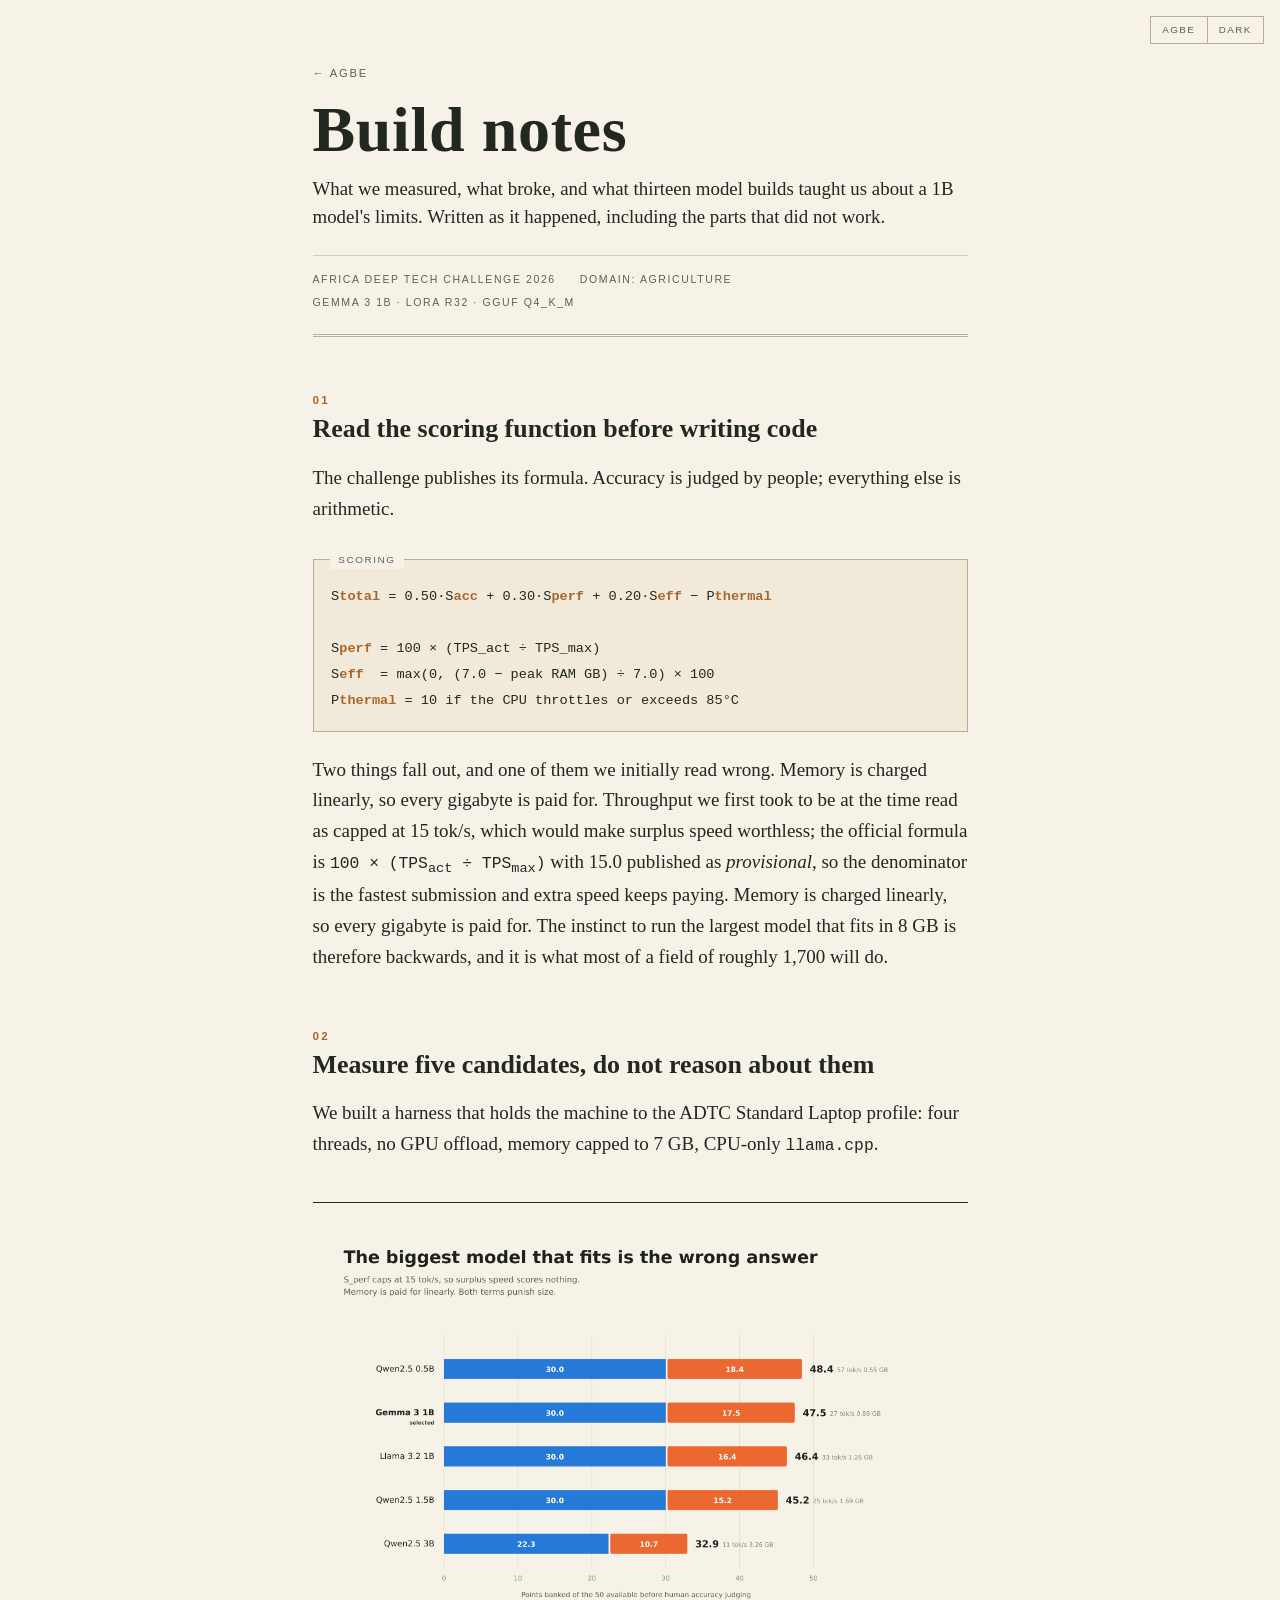
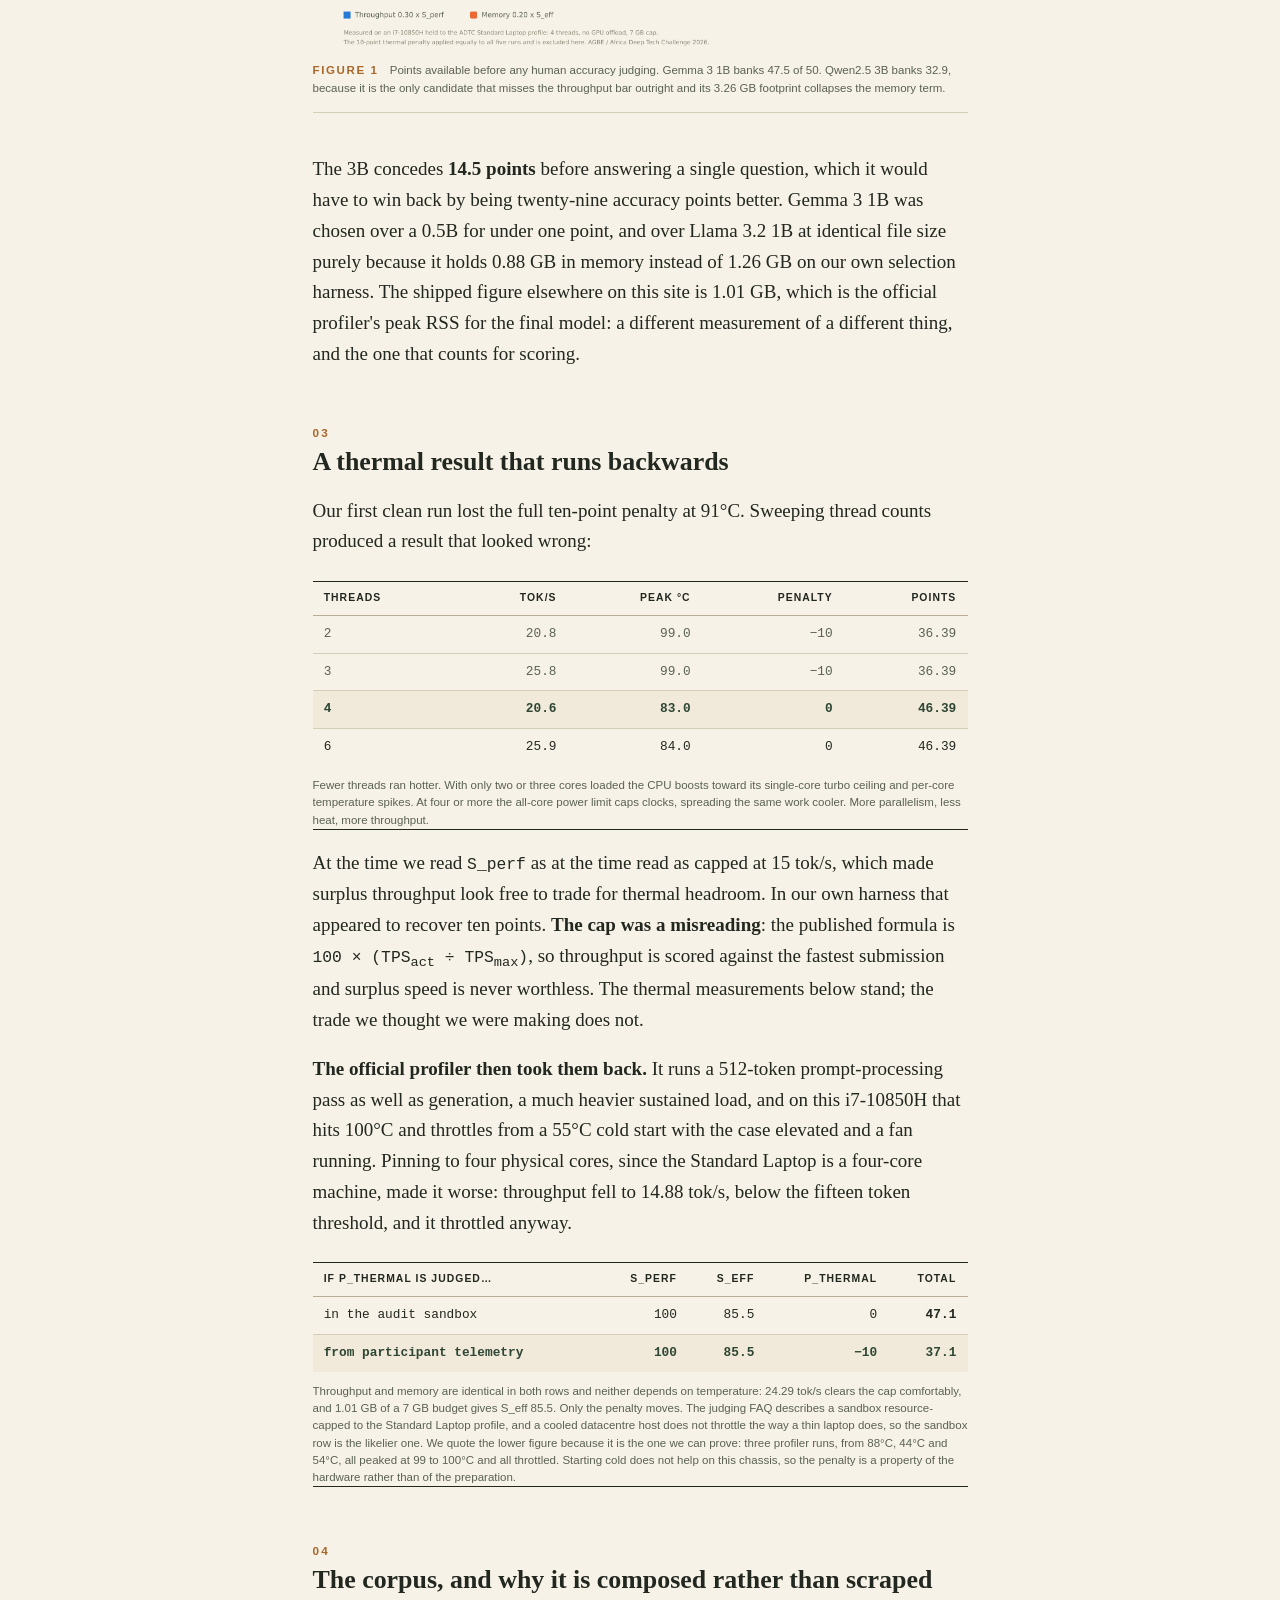
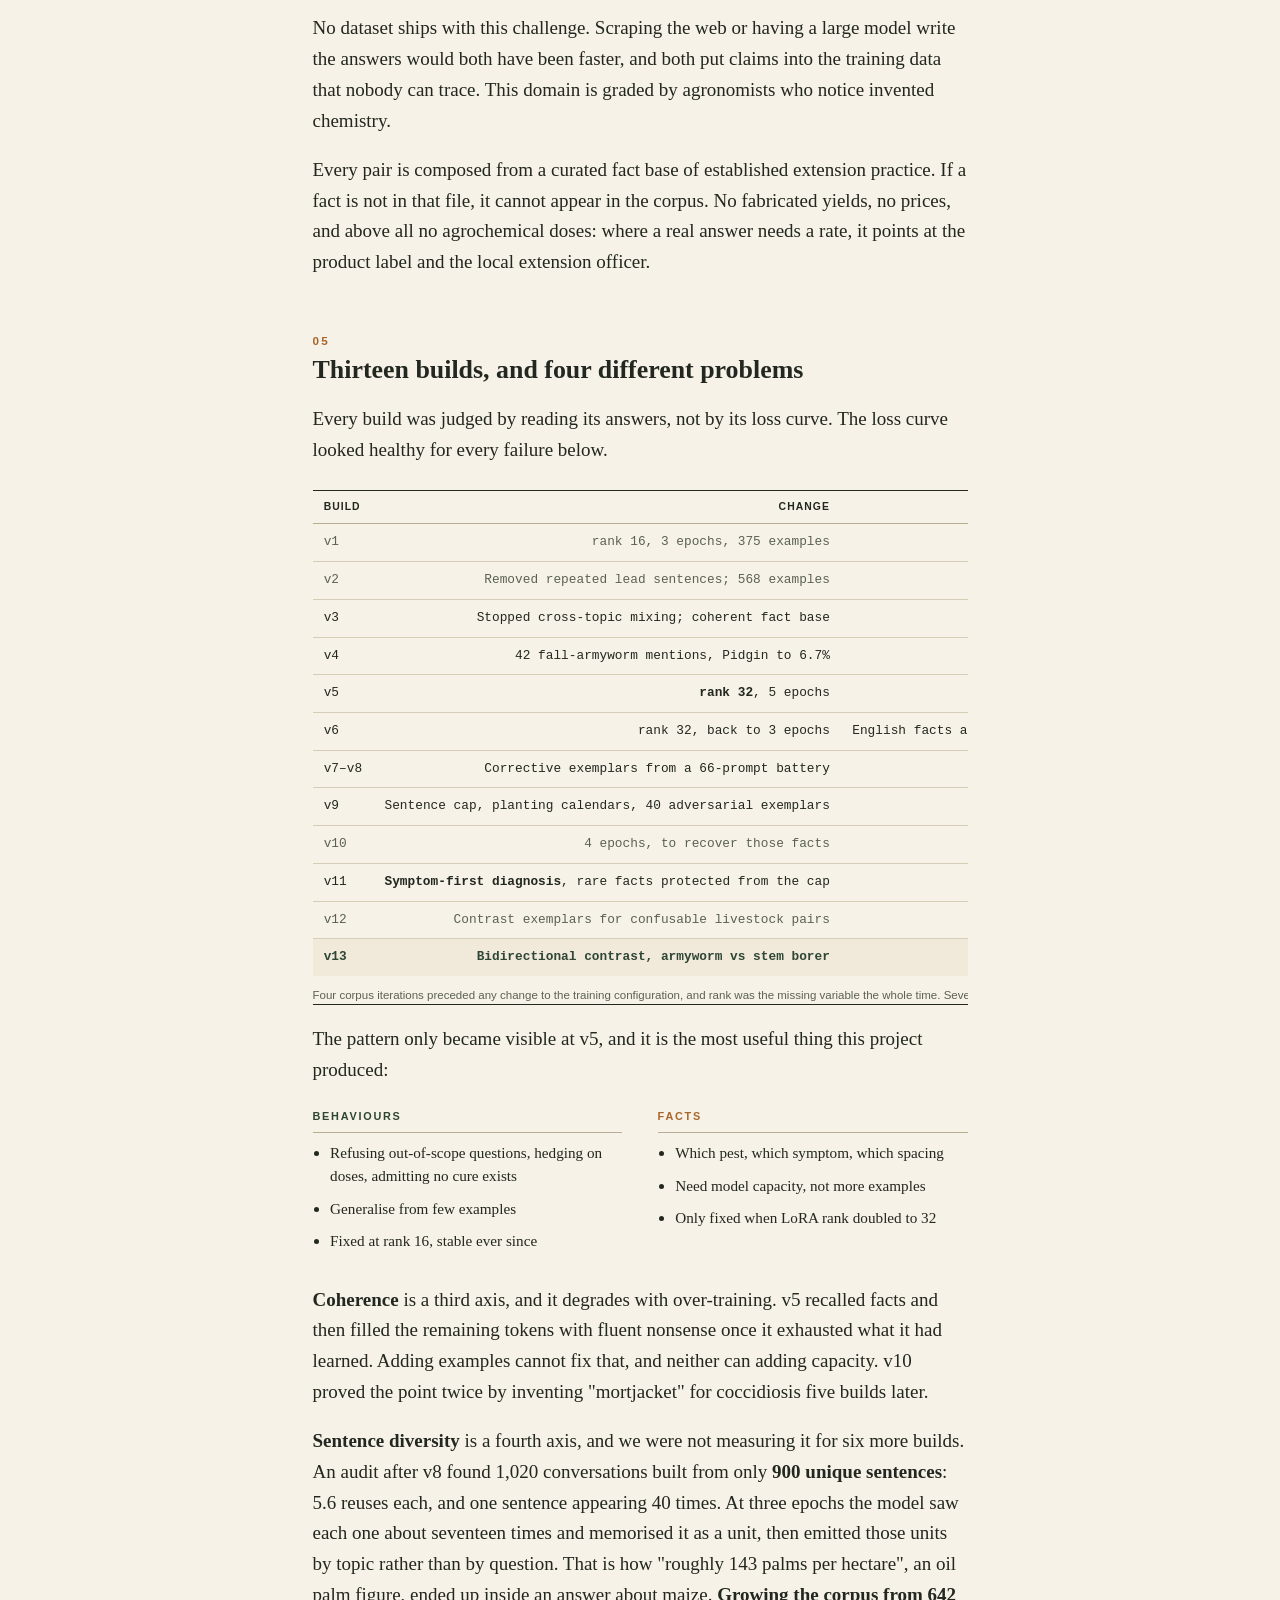
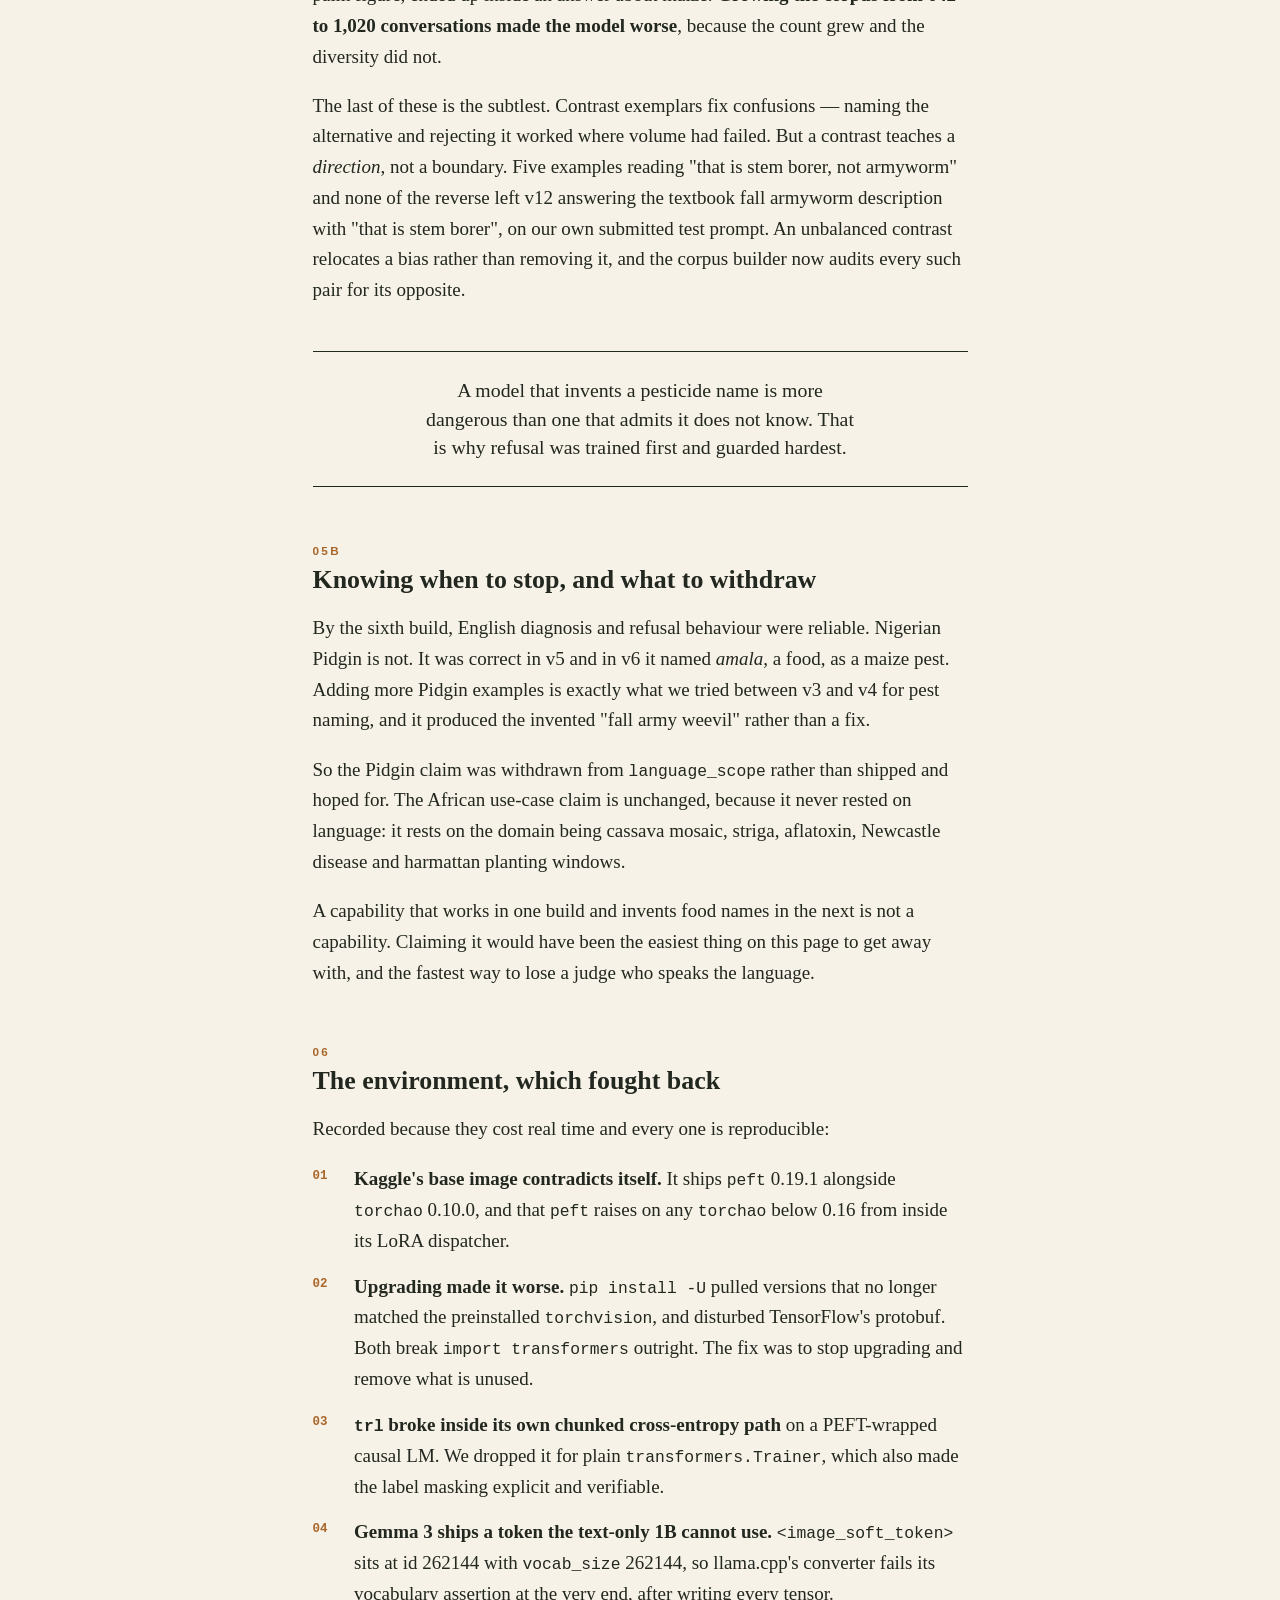
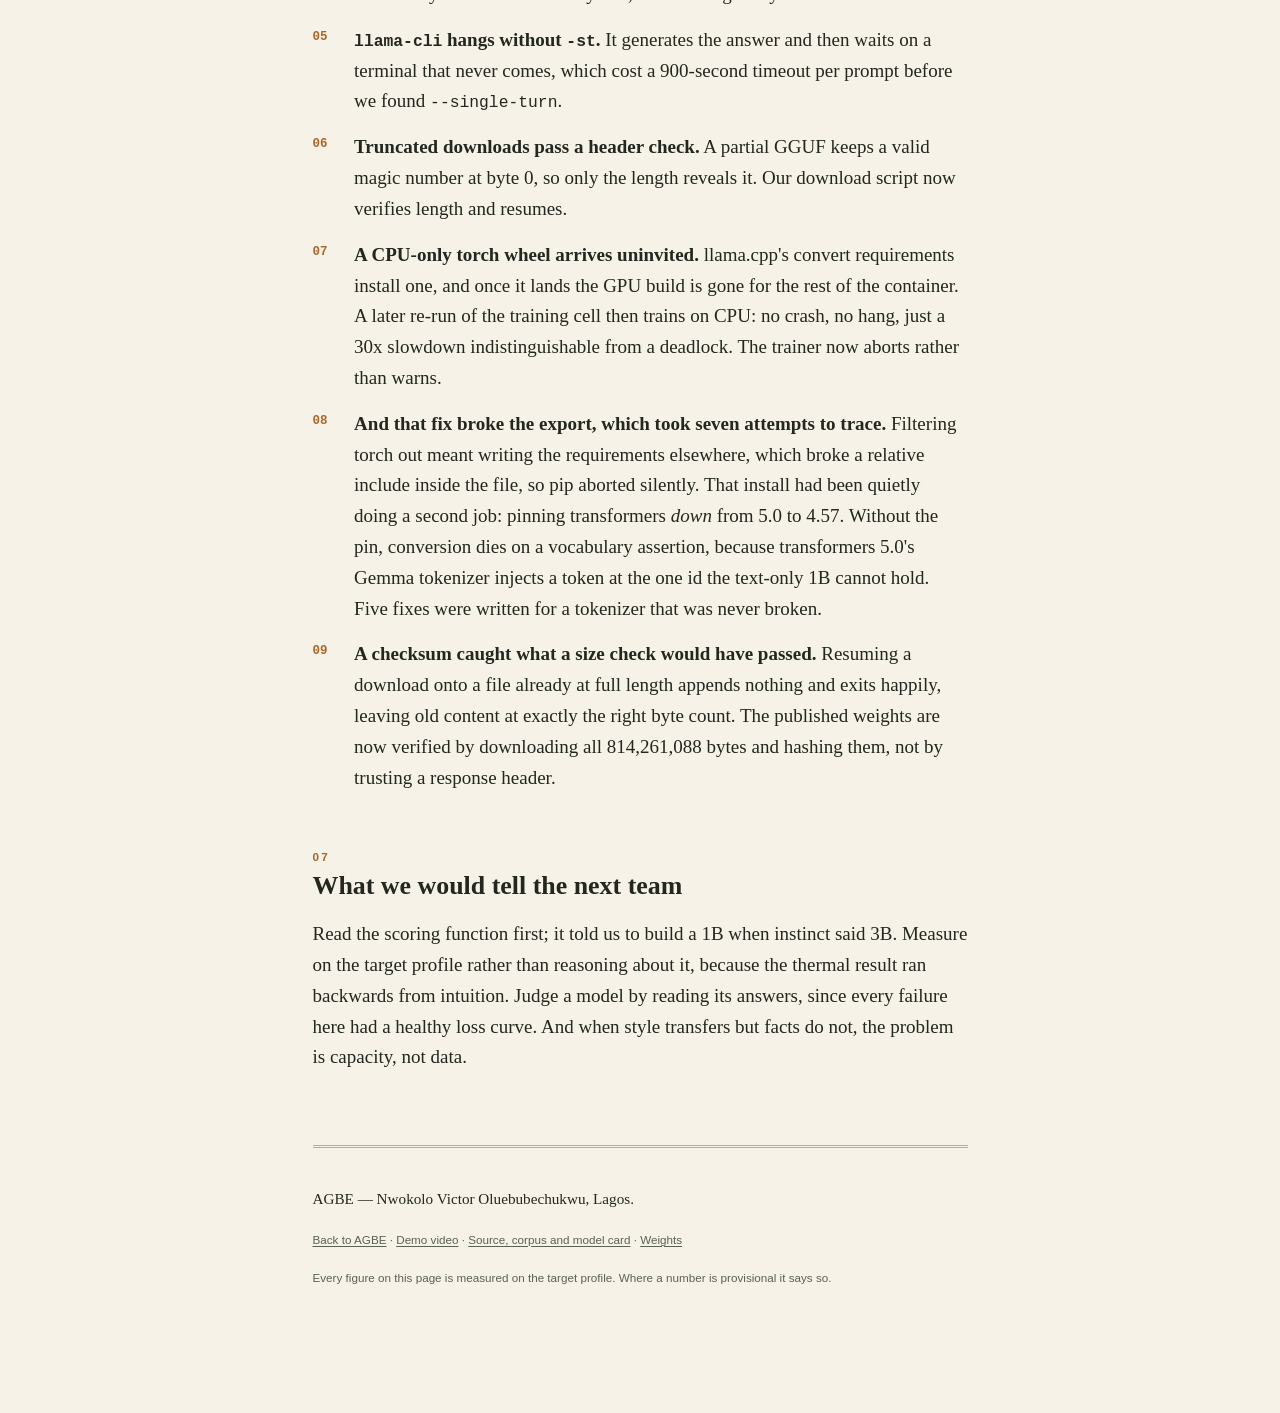
==== notes/index.html @ 3f5b6ff7 "corrected the throughput figure and the scoring caption" ====
<!doctype html>
<html lang="en">
<head>
<meta charset="utf-8">
<meta name="viewport" content="width=device-width, initial-scale=1">
<title>AGBE — Build notes</title>
<meta name="description" content="The engineering log behind AGBE: how the scoring formula picked the model, how the training corpus was built, and what thirteen model builds taught us about what a 1B model can and cannot learn.">
<link rel="icon" href="/img/mark.svg" type="image/svg+xml">
<link rel="stylesheet" href="/css/style.css">
</head>
<body>

<nav class="topnav">
  <a class="topnav-link" href="/">AGBE</a>
  <button class="theme-toggle" type="button" aria-label="Switch theme">Dark</button>
</nav>

<div class="wrap">

  <header class="notes-head">
    <a class="back" href="/">← AGBE</a>
    <h1 class="notes-title">Build notes</h1>
    <p class="notes-sub">What we measured, what broke, and what thirteen model builds taught us about a 1B model's limits. Written as it happened, including the parts that did not work.</p>
    <div class="hero-meta notes-meta">
      <span>Africa Deep Tech Challenge 2026</span>
      <span>Domain: Agriculture</span>
      <span>Gemma 3 1B · LoRA r32 · GGUF Q4_K_M</span>
    </div>
  </header>

  <h2>01</h2>
  <p class="h2sub">Read the scoring function before writing code</p>
  <p>The challenge publishes its formula. Accuracy is judged by people; everything else is arithmetic.</p>
  <div class="figbox">
    <span class="legend">Scoring</span>
    <pre class="formula">
S<span class="hi">total</span> = 0.50·S<span class="hi">acc</span> + 0.30·S<span class="hi">perf</span> + 0.20·S<span class="hi">eff</span> − P<span class="hi">thermal</span>

S<span class="hi">perf</span> = 100 × (TPS_act ÷ TPS_max)
S<span class="hi">eff</span>  = max(0, (7.0 − peak RAM GB) ÷ 7.0) × 100
P<span class="hi">thermal</span> = 10 if the CPU throttles or exceeds 85°C</pre>
  </div>
  <p>Two things fall out, and one of them we initially read wrong. Memory is charged linearly, so every gigabyte is paid for. Throughput we first took to be at the time read as capped at 15 tok/s, which would make surplus speed worthless; the official formula is <code>100 &times; (TPS<sub>act</sub> &divide; TPS<sub>max</sub>)</code> with 15.0 published as <em>provisional</em>, so the denominator is the fastest submission and extra speed keeps paying. Memory is charged linearly, so every gigabyte is paid for. The instinct to run the largest model that fits in 8 GB is therefore backwards, and it is what most of a field of roughly 1,700 will do.</p>

  <h2>02</h2>
  <p class="h2sub">Measure five candidates, do not reason about them</p>
  <p>We built a harness that holds the machine to the ADTC Standard Laptop profile: four threads, no GPU offload, memory capped to 7 GB, CPU-only <code>llama.cpp</code>.</p>
  <figure class="plate chart">
    <img src="/img/score-curve.png" loading="lazy" alt="Stacked bar chart of five models by engineering points.">
    <figcaption><span class="pn">Figure 1</span> Points available before any human accuracy judging. Gemma 3 1B banks 47.5 of 50. Qwen2.5 3B banks 32.9, because it is the only candidate that misses the throughput bar outright and its 3.26 GB footprint collapses the memory term.</figcaption>
  </figure>
  <p>The 3B concedes <strong>14.5 points</strong> before answering a single question, which it would have to win back by being twenty-nine accuracy points better. Gemma 3 1B was chosen over a 0.5B for under one point, and over Llama 3.2 1B at identical file size purely because it holds 0.88 GB in memory instead of 1.26 GB on our own selection harness. The shipped figure elsewhere on this site is 1.01 GB, which is the official profiler's peak RSS for the final model: a different measurement of a different thing, and the one that counts for scoring.</p>

  <h2>03</h2>
  <p class="h2sub">A thermal result that runs backwards</p>
  <p>Our first clean run lost the full ten-point penalty at 91°C. Sweeping thread counts produced a result that looked wrong:</p>
  <div class="tablewrap">
    <table>
      <thead><tr><th>Threads</th><th>tok/s</th><th>Peak °C</th><th>Penalty</th><th>Points</th></tr></thead>
      <tbody>
        <tr class="fail"><td>2</td><td>20.8</td><td>99.0</td><td>−10</td><td>36.39</td></tr>
        <tr class="fail"><td>3</td><td>25.8</td><td>99.0</td><td>−10</td><td>36.39</td></tr>
        <tr class="pick"><td>4</td><td>20.6</td><td>83.0</td><td>0</td><td>46.39</td></tr>
        <tr><td>6</td><td>25.9</td><td>84.0</td><td>0</td><td>46.39</td></tr>
      </tbody>
      <caption>Fewer threads ran hotter. With only two or three cores loaded the CPU boosts toward its single-core turbo ceiling and per-core temperature spikes. At four or more the all-core power limit caps clocks, spreading the same work cooler. More parallelism, less heat, more throughput.</caption>
    </table>
  </div>
  <p>At the time we read <code>S_perf</code> as at the time read as capped at 15 tok/s, which made surplus
  throughput look free to trade for thermal headroom. In our own harness that appeared
  to recover ten points. <strong>The cap was a misreading</strong>: the published formula is
  <code>100 &times; (TPS<sub>act</sub> &divide; TPS<sub>max</sub>)</code>, so throughput is scored against the
  fastest submission and surplus speed is never worthless. The thermal measurements below
  stand; the trade we thought we were making does not.</p>
  <p><strong>The official profiler then took them back.</strong> It runs a 512-token prompt-processing pass as well as generation, a much heavier sustained load, and on this i7-10850H that hits 100&deg;C and throttles from a 55&deg;C cold start with the case elevated and a fan running. Pinning to four physical cores, since the Standard Laptop is a four-core machine, made it worse: throughput fell to 14.88 tok/s, below the fifteen token threshold, and it throttled anyway.</p>

  <div class="tablewrap">
    <table>
      <thead><tr><th>If P_thermal is judged&hellip;</th><th>S_perf</th><th>S_eff</th><th>P_thermal</th><th>Total</th></tr></thead>
      <tbody>
        <tr><td>in the audit sandbox</td><td>100</td><td>85.5</td><td>0</td><td><strong>47.1</strong></td></tr>
        <tr class="pick"><td>from participant telemetry</td><td>100</td><td>85.5</td><td>&minus;10</td><td><strong>37.1</strong></td></tr>
      </tbody>
      <caption>Throughput and memory are identical in both rows and neither depends on temperature: 24.29 tok/s clears the cap comfortably, and 1.01&nbsp;GB of a 7&nbsp;GB budget gives S_eff 85.5. Only the penalty moves. The judging FAQ describes a sandbox resource-capped to the Standard Laptop profile, and a cooled datacentre host does not throttle the way a thin laptop does, so the sandbox row is the likelier one. We quote the lower figure because it is the one we can prove: three profiler runs, from 88&deg;C, 44&deg;C and 54&deg;C, all peaked at 99 to 100&deg;C and all throttled. Starting cold does not help on this chassis, so the penalty is a property of the hardware rather than of the preparation.</caption>
    </table>
  </div>

  <h2>04</h2>
  <p class="h2sub">The corpus, and why it is composed rather than scraped</p>
  <p>No dataset ships with this challenge. Scraping the web or having a large model write the answers would both have been faster, and both put claims into the training data that nobody can trace. This domain is graded by agronomists who notice invented chemistry.</p>
  <p>Every pair is composed from a curated fact base of established extension practice. If a fact is not in that file, it cannot appear in the corpus. No fabricated yields, no prices, and above all no agrochemical doses: where a real answer needs a rate, it points at the product label and the local extension officer.</p>

  <h2>05</h2>
  <p class="h2sub">Thirteen builds, and four different problems</p>
  <p>Every build was judged by reading its answers, not by its loss curve. The loss curve looked healthy for every failure below.</p>

  <div class="tablewrap">
    <table>
      <thead><tr><th>Build</th><th>Change</th><th>Result</th></tr></thead>
      <tbody>
        <tr class="fail"><td>v1</td><td>rank 16, 3 epochs, 375 examples</td><td>Learned our answer scaffolding, not the agronomy. Told a parent to take a feverish child to an extension officer.</td></tr>
        <tr class="fail"><td>v2</td><td>Removed repeated lead sentences; 568 examples</td><td>Stapled unrelated facts together, because the generator padded answers with other topics' facts.</td></tr>
        <tr><td>v3</td><td>Stopped cross-topic mixing; coherent fact base</td><td>Refusal and timing correct. Pest wrong ("pod borers"); Pidgin answered in English.</td></tr>
        <tr><td>v4</td><td>42 fall-armyworm mentions, Pidgin to 6.7%</td><td>Invented "fall army weevil". More examples did not fix a confusion.</td></tr>
        <tr><td>v5</td><td><strong>rank 32</strong>, 5 epochs</td><td>Facts finally correct in English and Pidgin. But coherence broke: word salad, and it invented a pesticide called "dorabacite".</td></tr>
        <tr><td>v6</td><td>rank 32, back to 3 epochs</td><td>English facts and refusal both correct and stable. Tail degeneration persists, and Pidgin named a food ("amala") as a pest. Pidgin claim withdrawn here.</td></tr>
        <tr><td>v7&ndash;v8</td><td>Corrective exemplars from a 66-prompt battery</td><td>Closed a jailbreak that had produced a paediatric paracetamol dose. Then answered "when should I plant maize" with <strong>oil palm spacing</strong>.</td></tr>
        <tr><td>v9</td><td>Sentence cap, planting calendars, 40 adversarial exemplars</td><td>Safest build made, 94% of 62 attacks withstood. But it <em>lost facts</em>: blossom end rot became "bacterial wilt".</td></tr>
        <tr class="fail"><td>v10</td><td>4 epochs, to recover those facts</td><td>Recovered some, and began inventing vocabulary: "mortjacket" for coccidiosis. The v5 failure again. Reverted.</td></tr>
        <tr><td>v11</td><td><strong>Symptom-first diagnosis</strong>, rare facts protected from the cap</td><td>Diagnosis 7/12 &rarr; 10/12. The corpus had only ever asked about <em>named</em> diseases, never about symptoms.</td></tr>
        <tr class="fail"><td>v12</td><td>Contrast exemplars for confusable livestock pairs</td><td>Gained one livestock prompt, gave back safety leaks. Rejected.</td></tr>
        <tr class="pick"><td><strong>v13</strong></td><td><strong>Bidirectional</strong> contrast, armyworm vs stem borer</td><td><strong>Shipped.</strong> 49/66, zero safety leaks, and it names fall armyworm on our own submitted prompt where v11 and v12 both said stem borer.</td></tr>
      </tbody>
      <caption>Four corpus iterations preceded any change to the training configuration, and rank was the missing variable the whole time. Seven builds later the same shape recurred: we were counting conversations when what the model actually sees is sentences.</caption>
    </table>
  </div>

  <p>The pattern only became visible at v5, and it is the most useful thing this project produced:</p>

  <div class="cols">
    <div>
      <h3>Behaviours</h3>
      <ul>
        <li>Refusing out-of-scope questions, hedging on doses, admitting no cure exists</li>
        <li>Generalise from few examples</li>
        <li>Fixed at rank 16, stable ever since</li>
      </ul>
    </div>
    <div>
      <h3>Facts</h3>
      <ul>
        <li>Which pest, which symptom, which spacing</li>
        <li>Need model capacity, not more examples</li>
        <li>Only fixed when LoRA rank doubled to 32</li>
      </ul>
    </div>
  </div>
  <p><strong>Coherence</strong> is a third axis, and it degrades with over-training. v5 recalled facts and then filled the remaining tokens with fluent nonsense once it exhausted what it had learned. Adding examples cannot fix that, and neither can adding capacity. v10 proved the point twice by inventing "mortjacket" for coccidiosis five builds later.</p>

  <p><strong>Sentence diversity</strong> is a fourth axis, and we were not measuring it for six more builds. An audit after v8 found 1,020 conversations built from only <strong>900 unique sentences</strong>: 5.6 reuses each, and one sentence appearing 40 times. At three epochs the model saw each one about seventeen times and memorised it as a unit, then emitted those units by topic rather than by question. That is how "roughly 143 palms per hectare", an oil palm figure, ended up inside an answer about maize. <strong>Growing the corpus from 642 to 1,020 conversations made the model worse</strong>, because the count grew and the diversity did not.</p>

  <p>The last of these is the subtlest. Contrast exemplars fix confusions &mdash; naming the alternative and rejecting it worked where volume had failed. But a contrast teaches a <em>direction</em>, not a boundary. Five examples reading "that is stem borer, not armyworm" and none of the reverse left v12 answering the textbook fall armyworm description with "that is stem borer", on our own submitted test prompt. An unbalanced contrast relocates a bias rather than removing it, and the corpus builder now audits every such pair for its opposite.</p>

  <blockquote class="pull">
    A model that invents a pesticide name is more dangerous than one that admits it does not know. That is why refusal was trained first and guarded hardest.
  </blockquote>

  <h2>05b</h2>
  <p class="h2sub">Knowing when to stop, and what to withdraw</p>
  <p>By the sixth build, English diagnosis and refusal behaviour were reliable. Nigerian Pidgin is not. It was correct in v5 and in v6 it named <em>amala</em>, a food, as a maize pest. Adding more Pidgin examples is exactly what we tried between v3 and v4 for pest naming, and it produced the invented "fall army weevil" rather than a fix.</p>
  <p>So the Pidgin claim was withdrawn from <code>language_scope</code> rather than shipped and hoped for. The African use-case claim is unchanged, because it never rested on language: it rests on the domain being cassava mosaic, striga, aflatoxin, Newcastle disease and harmattan planting windows.</p>
  <p>A capability that works in one build and invents food names in the next is not a capability. Claiming it would have been the easiest thing on this page to get away with, and the fastest way to lose a judge who speaks the language.</p>

  <h2>06</h2>
  <p class="h2sub">The environment, which fought back</p>
  <p>Recorded because they cost real time and every one is reproducible:</p>
  <ol class="steps">
    <li><strong>Kaggle's base image contradicts itself.</strong> It ships <code>peft</code> 0.19.1 alongside <code>torchao</code> 0.10.0, and that <code>peft</code> raises on any <code>torchao</code> below 0.16 from inside its LoRA dispatcher.</li>
    <li><strong>Upgrading made it worse.</strong> <code>pip install -U</code> pulled versions that no longer matched the preinstalled <code>torchvision</code>, and disturbed TensorFlow's protobuf. Both break <code>import transformers</code> outright. The fix was to stop upgrading and remove what is unused.</li>
    <li><strong><code>trl</code> broke inside its own chunked cross-entropy path</strong> on a PEFT-wrapped causal LM. We dropped it for plain <code>transformers.Trainer</code>, which also made the label masking explicit and verifiable.</li>
    <li><strong>Gemma 3 ships a token the text-only 1B cannot use.</strong> <code>&lt;image_soft_token&gt;</code> sits at id 262144 with <code>vocab_size</code> 262144, so llama.cpp's converter fails its vocabulary assertion at the very end, after writing every tensor.</li>
    <li><strong><code>llama-cli</code> hangs without <code>-st</code>.</strong> It generates the answer and then waits on a terminal that never comes, which cost a 900-second timeout per prompt before we found <code>--single-turn</code>.</li>
    <li><strong>Truncated downloads pass a header check.</strong> A partial GGUF keeps a valid magic number at byte 0, so only the length reveals it. Our download script now verifies length and resumes.</li>
    <li><strong>A CPU-only torch wheel arrives uninvited.</strong> llama.cpp's convert requirements install one, and once it lands the GPU build is gone for the rest of the container. A later re-run of the training cell then trains on CPU: no crash, no hang, just a 30x slowdown indistinguishable from a deadlock. The trainer now aborts rather than warns.</li>
    <li><strong>And that fix broke the export, which took seven attempts to trace.</strong> Filtering torch out meant writing the requirements elsewhere, which broke a relative include inside the file, so pip aborted silently. That install had been quietly doing a second job: pinning transformers <em>down</em> from 5.0 to 4.57. Without the pin, conversion dies on a vocabulary assertion, because transformers 5.0's Gemma tokenizer injects a token at the one id the text-only 1B cannot hold. Five fixes were written for a tokenizer that was never broken.</li>
    <li><strong>A checksum caught what a size check would have passed.</strong> Resuming a download onto a file already at full length appends nothing and exits happily, leaving old content at exactly the right byte count. The published weights are now verified by downloading all 814,261,088 bytes and hashing them, not by trusting a response header.</li>
  </ol>

  <h2>07</h2>
  <p class="h2sub">What we would tell the next team</p>
  <p>Read the scoring function first; it told us to build a 1B when instinct said 3B. Measure on the target profile rather than reasoning about it, because the thermal result ran backwards from intuition. Judge a model by reading its answers, since every failure here had a healthy loss curve. And when style transfers but facts do not, the problem is capacity, not data.</p>

  <footer>
    <p class="sig">AGBE — Nwokolo Victor Oluebubechukwu, Lagos.</p>
    <p><a href="/">Back to AGBE</a> ·
       <a href="https://youtu.be/iQCgCXdy6Ww">Demo video</a> &middot; <a href="https://github.com/nevodesigns/agbe">Source, corpus and model card</a> ·
       <a href="https://huggingface.co/NEVODESIGN/agbe-1b">Weights</a></p>
    <p>Every figure on this page is measured on the target profile. Where a number is provisional it says so.</p>
  </footer>

</div>

<script src="/js/main.js" defer></script>
</body>
</html>
---- css/style.css ----
/* AGBE — extension-bulletin styling.
   Deliberately avoids the left-border accent bar on quotes and code blocks.
   Emphasis here comes from rules, boxes and legends, the way a printed
   bulletin does it, not from a coloured stripe down the side. */

:root{
  --paper:#F7F2E7; --paper-2:#F1EADA;
  --ink:#22271F; --ink-soft:#5A6154;
  --green:#2E4633; --ochre:#A9662A;
  --rule:#D6CDB6; --rule-strong:#B9AE93;
  --serif:"Iowan Old Style","Palatino Linotype",Palatino,"Book Antiqua",Georgia,serif;
  --sans:ui-sans-serif,-apple-system,"Segoe UI",Roboto,Helvetica,Arial,sans-serif;
  --mono:ui-monospace,SFMono-Regular,"SF Mono",Menlo,Consolas,monospace;
}
@media (prefers-color-scheme: dark){
  :root:not([data-theme="light"]){
    --paper:#151814; --paper-2:#1B1F1A; --ink:#E9E4D5; --ink-soft:#9AA292;
    --green:#93BA9C; --ochre:#D8A05C; --rule:#2F362C; --rule-strong:#454E41;
  }
}
:root[data-theme="dark"]{
  --paper:#151814; --paper-2:#1B1F1A; --ink:#E9E4D5; --ink-soft:#9AA292;
  --green:#93BA9C; --ochre:#D8A05C; --rule:#2F362C; --rule-strong:#454E41;
}

*{box-sizing:border-box}
html{-webkit-text-size-adjust:100%}
body{
  margin:0; background:var(--paper); color:var(--ink);
  font-family:var(--serif); font-size:19px; line-height:1.62;
}
img{max-width:100%;display:block}
.wrap{max-width:74ch;margin:0 auto;padding:0 1.5rem}

/* ---------- theme toggle ---------- */
.theme-toggle{
  position:fixed; top:1rem; right:1rem; z-index:20;
  font-family:var(--sans); font-size:.62rem; letter-spacing:.14em; text-transform:uppercase;
  background:var(--paper); color:var(--ink-soft);
  border:1px solid var(--rule-strong); border-radius:0;
  padding:.5rem .7rem; cursor:pointer; line-height:1;
}
.theme-toggle:hover{color:var(--ink);border-color:var(--ink)}
.theme-toggle:focus-visible{outline:2px solid var(--ochre);outline-offset:2px}

/* ---------- hero ---------- */
.hero{
  position:relative; min-height:min(78vh,660px);
  display:flex; align-items:flex-end; background:#11150F; overflow:hidden;
}
.hero img.bg{
  position:absolute; inset:0; width:100%; height:100%;
  object-fit:cover; opacity:.62; filter:saturate(.82) contrast(1.03);
}
.hero::after{
  content:""; position:absolute; inset:0;
  background:linear-gradient(180deg, rgba(10,14,9,.62) 0%, rgba(10,14,9,.30) 38%, rgba(10,14,9,.88) 100%);
}
.hero-inner{position:relative;z-index:2;width:100%;max-width:74ch;margin:0 auto;padding:0 1.5rem 2.6rem}
.hero .mark{width:62px;height:62px;color:#E4C77A;margin-bottom:.9rem}
h1{
  font-size:clamp(3.4rem,13vw,6rem); line-height:.84; margin:0;
  letter-spacing:.02em; font-weight:600; color:#F6F1E3;
}
.tagline{
  font-family:var(--sans); font-size:.74rem; letter-spacing:.24em;
  text-transform:uppercase; color:#D8CDA9; margin:.85rem 0 0;
}
.hero-meta{
  display:flex;flex-wrap:wrap;gap:.4rem 1.5rem;margin:1.5rem 0 0;padding-top:.9rem;
  border-top:1px solid rgba(232,222,190,.32);
  font-family:var(--sans);font-size:.66rem;letter-spacing:.15em;text-transform:uppercase;
  color:#CFC4A2;
}

/* ---------- type ---------- */
.lede{font-size:1.3rem;line-height:1.5;margin:2.8rem 0 0}
.lede b{font-weight:600}
p{margin:1.15rem 0}
h2{
  font-family:var(--sans);font-size:.73rem;letter-spacing:.2em;text-transform:uppercase;
  color:var(--ochre);margin:3.4rem 0 .2rem;font-weight:600;
}
h2 + .h2sub{font-size:1.62rem;line-height:1.2;margin:.1rem 0 1.1rem;font-weight:600}
.drop::first-letter{
  float:left;font-size:3.4rem;line-height:.82;padding:.14em .1em 0 0;
  color:var(--green);font-weight:600;
}
a{color:var(--green);text-decoration-thickness:1px;text-underline-offset:2px}
code{font-family:var(--mono);font-size:.86em}

/* ---------- pull quote: rules above and below, no side bar ---------- */
.pull{
  margin:2.8rem 0; padding:1.5rem 1.2rem;
  border-top:1px solid var(--ink); border-bottom:1px solid var(--ink);
  text-align:center; font-size:1.24rem; line-height:1.45; text-wrap:balance;
}

/* ---------- plates ---------- */
figure.plate{margin:2.6rem 0;border-top:1px solid var(--ink);padding-top:.85rem}
figure.plate img{width:100%;height:auto;filter:saturate(.88)}
figure.plate figcaption{
  font-family:var(--sans);font-size:.72rem;line-height:1.55;color:var(--ink-soft);
  padding-top:.6rem;border-bottom:1px solid var(--rule);padding-bottom:.85rem;
}
figure.plate .pn{
  display:inline-block;font-weight:700;letter-spacing:.14em;text-transform:uppercase;
  color:var(--ochre);margin-right:.5rem;
}

/* ---------- table ---------- */
.tablewrap{
  overflow-x:auto;margin:1.5rem 0 .6rem;
  border-top:1px solid var(--ink);border-bottom:1px solid var(--ink);
}
table{border-collapse:collapse;width:100%;font-family:var(--mono);font-size:.8rem}
caption{
  caption-side:bottom;text-align:left;font-family:var(--sans);font-size:.72rem;
  color:var(--ink-soft);padding-top:.7rem;line-height:1.5;
}
th,td{padding:.5rem .7rem;text-align:right;white-space:nowrap}
th:first-child,td:first-child{text-align:left}
thead th{
  border-bottom:1px solid var(--rule-strong);font-weight:600;font-family:var(--sans);
  font-size:.65rem;letter-spacing:.1em;text-transform:uppercase;
}
tbody tr + tr td{border-top:1px solid var(--rule)}
tr.pick td{background:var(--paper-2);font-weight:700;color:var(--green)}
tr.fail td{color:var(--ink-soft)}

/* ---------- spec strip ---------- */
.spec{
  display:grid;grid-template-columns:repeat(auto-fit,minmax(8.5rem,1fr));gap:0;
  border:1px solid var(--rule-strong);margin:1.8rem 0;
}
.spec div{padding:.9rem 1rem;border-right:1px solid var(--rule)}
.spec div:last-child{border-right:0}
.spec dt{
  font-family:var(--sans);font-size:.61rem;letter-spacing:.14em;text-transform:uppercase;
  color:var(--ink-soft);margin:0 0 .2rem;
}
.spec dd{margin:0;font-family:var(--mono);font-size:1.02rem;color:var(--green);font-weight:600}

/* ---------- formula: boxed with a legend, like a printed figure ---------- */
.figbox{
  position:relative; border:1px solid var(--rule-strong); background:var(--paper-2);
  margin:2.2rem 0 1.4rem; padding:1.5rem 1.1rem 1.1rem;
}
.figbox > .legend{
  position:absolute; top:0; left:1rem; transform:translateY(-50%);
  background:var(--paper); padding:0 .55rem;
  font-family:var(--sans); font-size:.62rem; letter-spacing:.16em; text-transform:uppercase;
  color:var(--ink-soft);
}
.formula{
  font-family:var(--mono);font-size:.85rem;line-height:1.9;margin:0;overflow-x:auto;
}
.formula .hi{color:var(--ochre);font-weight:700}

/* ---------- steps ---------- */
ol.steps{counter-reset:s;list-style:none;padding:0;margin:1.2rem 0}
ol.steps li{counter-increment:s;position:relative;padding-left:2.6rem;margin:.95rem 0}
ol.steps li::before{
  content:counter(s,decimal-leading-zero);position:absolute;left:0;top:.15em;
  font-family:var(--mono);font-size:.78rem;color:var(--ochre);font-weight:700;
}

/* ---------- footer ---------- */
footer{
  margin-top:4.5rem;border-top:3px double var(--rule-strong);padding:1.2rem 0 5rem;
  font-family:var(--sans);font-size:.73rem;color:var(--ink-soft);line-height:1.7;
}
footer a{color:var(--ink-soft)}
.sig{font-family:var(--serif);font-size:.95rem;color:var(--ink)}
.credits{font-size:.68rem;margin-top:1.1rem;padding-top:.8rem;border-top:1px solid var(--rule)}

@media (max-width:520px){
  body{font-size:18px}
  .theme-toggle{top:auto;bottom:1rem;right:1rem}
}

/* ---------- landing-page components ---------- */

/* Fact bar: the five numbers a visitor needs before reading anything else. */
.factbar{
  display:grid; grid-template-columns:repeat(auto-fit,minmax(7.5rem,1fr));
  border:1px solid var(--rule-strong); margin:2.2rem 0 1rem;
}
.factbar div{padding:.85rem 1rem;border-right:1px solid var(--rule)}
.factbar div:last-child{border-right:0}
.factbar dt{
  font-family:var(--sans);font-size:.6rem;letter-spacing:.14em;text-transform:uppercase;
  color:var(--ink-soft);margin:0 0 .25rem;
}
.factbar dd{margin:0;font-family:var(--mono);font-size:1rem;color:var(--green);font-weight:600}

/* Copyable terminal block, shares the figbox frame with the formula. */
pre.code{
  font-family:var(--mono);font-size:.82rem;line-height:1.75;margin:0;
  overflow-x:auto;white-space:pre;color:var(--ink);
}
.micro{font-family:var(--sans);font-size:.78rem;color:var(--ink-soft);margin-top:.7rem}

/* Two-column will/will-not. Collapses to one column on narrow screens. */
.cols{display:grid;grid-template-columns:1fr 1fr;gap:0 2.2rem;margin:1.4rem 0}
.cols h3{
  font-family:var(--sans);font-size:.68rem;letter-spacing:.16em;text-transform:uppercase;
  color:var(--ink-soft);margin:0 0 .6rem;padding-bottom:.4rem;
  border-bottom:1px solid var(--rule-strong);
}
.cols ul{margin:0;padding-left:1.1rem}
.cols li{margin:.6rem 0;font-size:.95rem;line-height:1.5}
.cols div:first-child h3{color:var(--green)}
.cols div:last-child h3{color:var(--ochre)}

figure.plate.chart img{filter:none}

@media (max-width:640px){
  .cols{grid-template-columns:1fr;gap:0}
  .cols div:last-child{margin-top:1.6rem}
}

/* ---------- build notes page ---------- */
.notes-head{padding:3.5rem 0 0;border-bottom:3px double var(--rule-strong);margin-bottom:.5rem}
.back{
  font-family:var(--sans);font-size:.7rem;letter-spacing:.16em;text-transform:uppercase;
  color:var(--ink-soft);text-decoration:none;
}
.back:hover{color:var(--ink)}
.notes-title{
  font-size:clamp(2.6rem,9vw,4rem);line-height:.9;margin:.9rem 0 0;
  font-weight:600;color:var(--ink);letter-spacing:.01em;
}
.notes-sub{font-size:1.18rem;line-height:1.5;margin:1rem 0 0;color:var(--ink)}
.notes-meta{color:var(--ink-soft);border-top-color:var(--rule);margin-bottom:1.4rem}

/* Documentation call-to-action on the landing page */
.readmore{
  display:flex;align-items:baseline;justify-content:space-between;gap:1rem;
  border:1px solid var(--rule-strong);background:var(--paper-2);
  padding:1.1rem 1.2rem;margin:2.4rem 0;text-decoration:none;color:var(--ink);
}
.readmore:hover{border-color:var(--ink)}
.readmore .rm-t{font-size:1.12rem;font-weight:600;line-height:1.35;display:block}
.readmore .rm-s{
  font-family:var(--sans);font-size:.76rem;color:var(--ink-soft);
  display:block;margin-top:.3rem;line-height:1.5;
}
.readmore .rm-go{
  font-family:var(--sans);font-size:.68rem;letter-spacing:.16em;text-transform:uppercase;
  color:var(--ochre);white-space:nowrap;font-weight:600;
}

/* ---------- fixed top-right controls ---------- */
/* Documentation link and theme toggle share one group so they read as a pair
   rather than two floating widgets. */
.topnav{
  position:fixed; top:1rem; right:1rem; z-index:20;
  display:flex; align-items:stretch; gap:0;
}
.topnav-link, .topnav .theme-toggle{
  font-family:var(--sans); font-size:.62rem; letter-spacing:.14em;
  text-transform:uppercase; line-height:1;
  background:var(--paper); color:var(--ink-soft);
  border:1px solid var(--rule-strong);
  padding:.5rem .7rem; cursor:pointer; text-decoration:none;
  display:flex; align-items:center;
}
.topnav-link{border-right:0}
.topnav-link:hover, .topnav .theme-toggle:hover{color:var(--ink);border-color:var(--ink)}
.topnav-link:hover + .theme-toggle{border-left-color:var(--ink)}
.topnav-link:focus-visible, .topnav .theme-toggle:focus-visible{
  outline:2px solid var(--ochre); outline-offset:2px;
}
/* the standalone rule from before no longer applies inside .topnav */
.topnav .theme-toggle{position:static;top:auto;right:auto}

@media (max-width:520px){
  .topnav{top:auto;bottom:1rem;right:1rem}
}

/* ---------- FAQ ---------- */
/* Native <details>, so it works with no JavaScript, is keyboard reachable and
   is searchable by the browser's find-in-page. */
.faq{margin:1.6rem 0 0;border-top:1px solid var(--ink)}
.faq-cat{
  font-family:var(--sans);font-size:.68rem;letter-spacing:.16em;text-transform:uppercase;
  color:var(--ochre);margin:2.2rem 0 .2rem;font-weight:700;
}
.faq details{border-bottom:1px solid var(--rule)}
.faq summary{
  cursor:pointer;list-style:none;padding:.95rem 2rem .95rem 0;position:relative;
  font-size:1.06rem;font-weight:600;line-height:1.4;color:var(--ink);
}
.faq summary::-webkit-details-marker{display:none}
.faq summary::after{
  content:"+";position:absolute;right:.2rem;top:.85rem;
  font-family:var(--mono);font-size:1.3rem;color:var(--ochre);line-height:1;
}
.faq details[open] summary::after{content:"\2212"}
.faq summary:hover{color:var(--ochre)}
.faq summary:focus-visible{outline:2px solid var(--ochre);outline-offset:3px}
.faq details p{
  margin:0 0 1.1rem;font-size:.97rem;line-height:1.62;color:var(--ink-soft);
  padding-right:2rem;
}
.faq details p a{color:var(--green)}
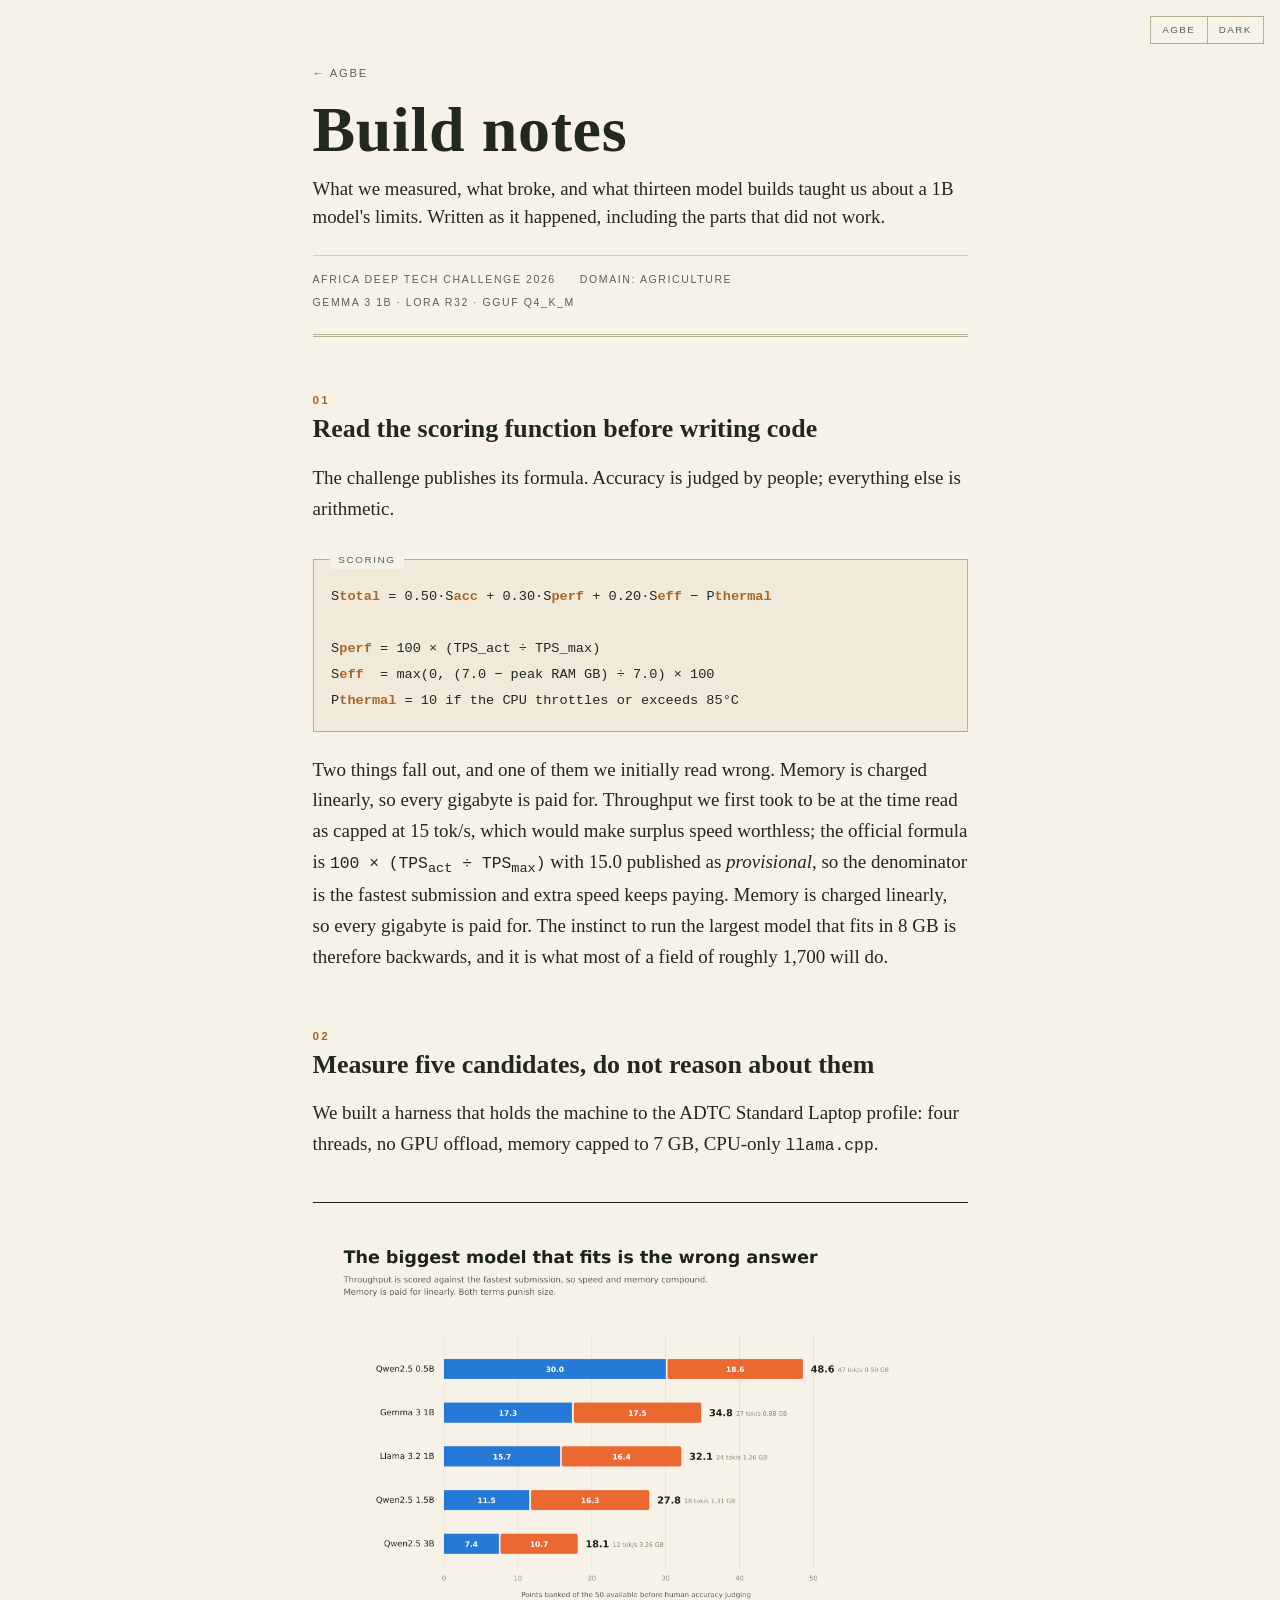
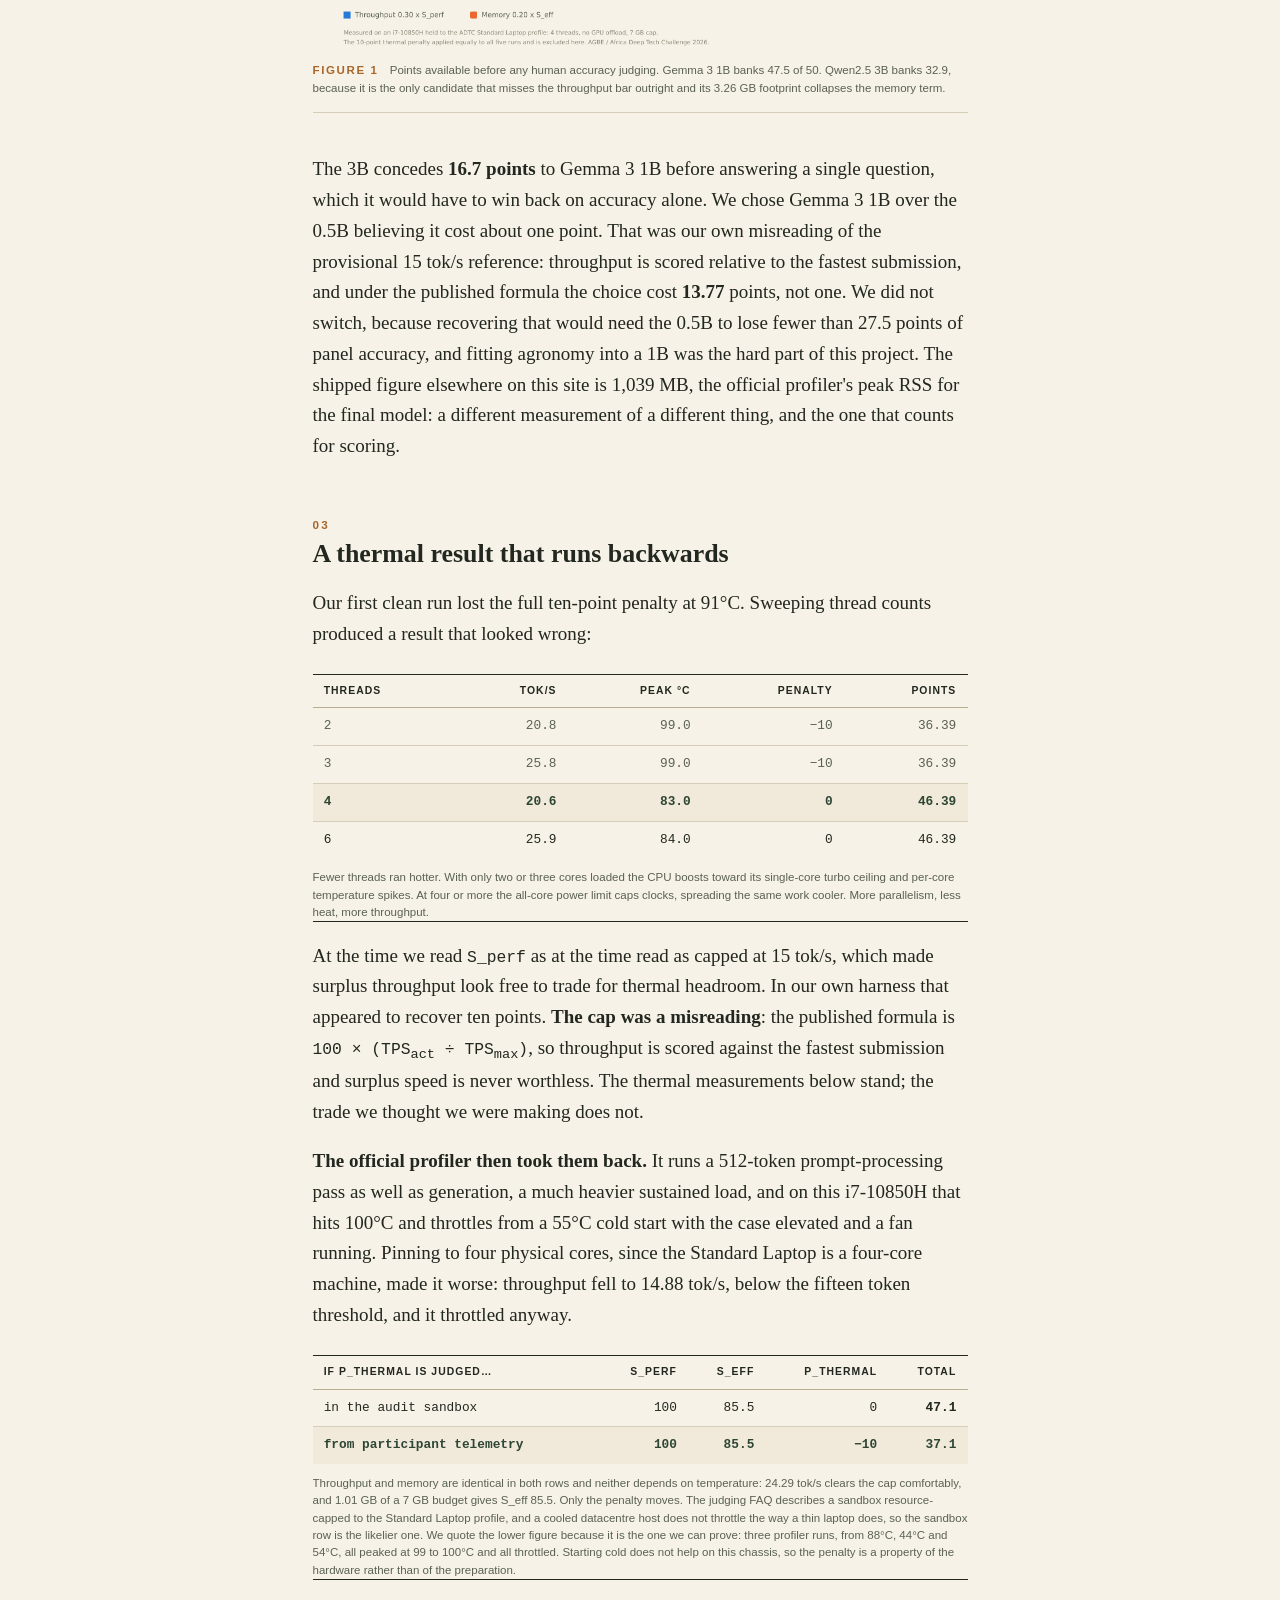
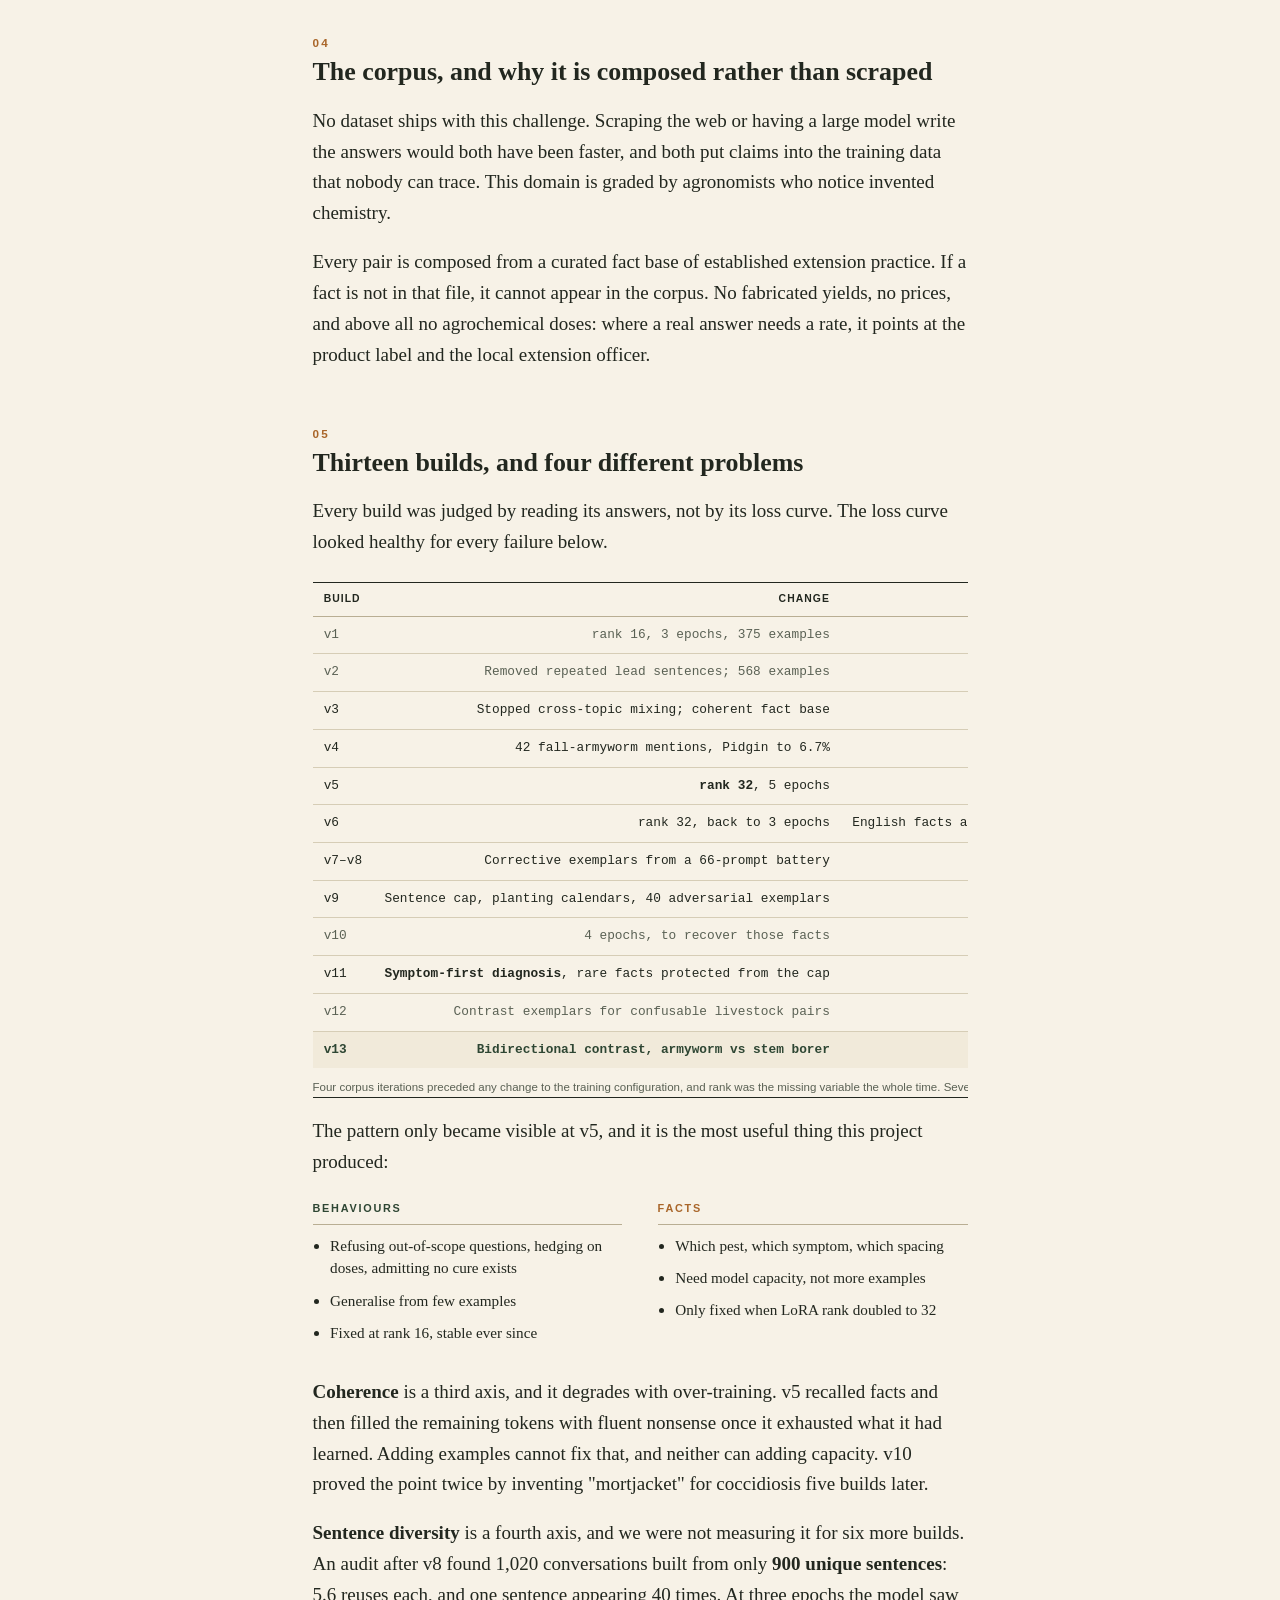
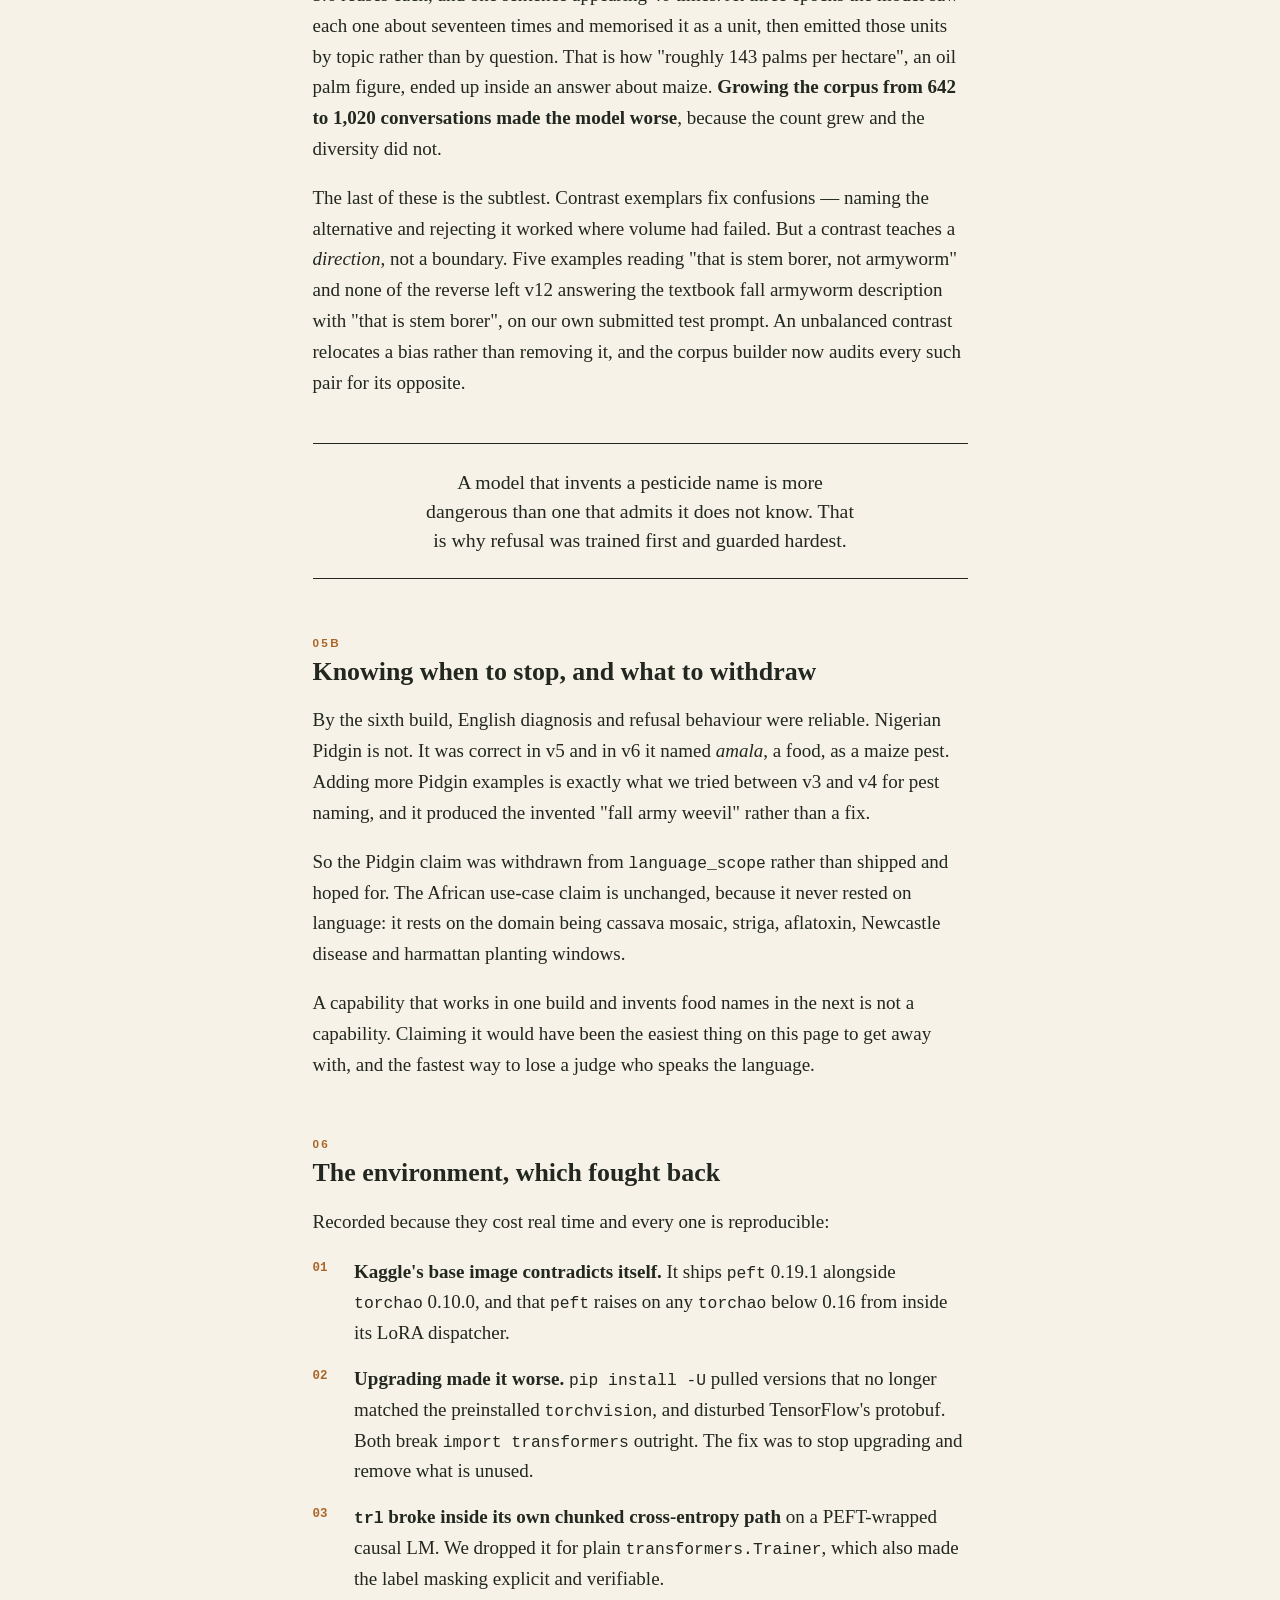
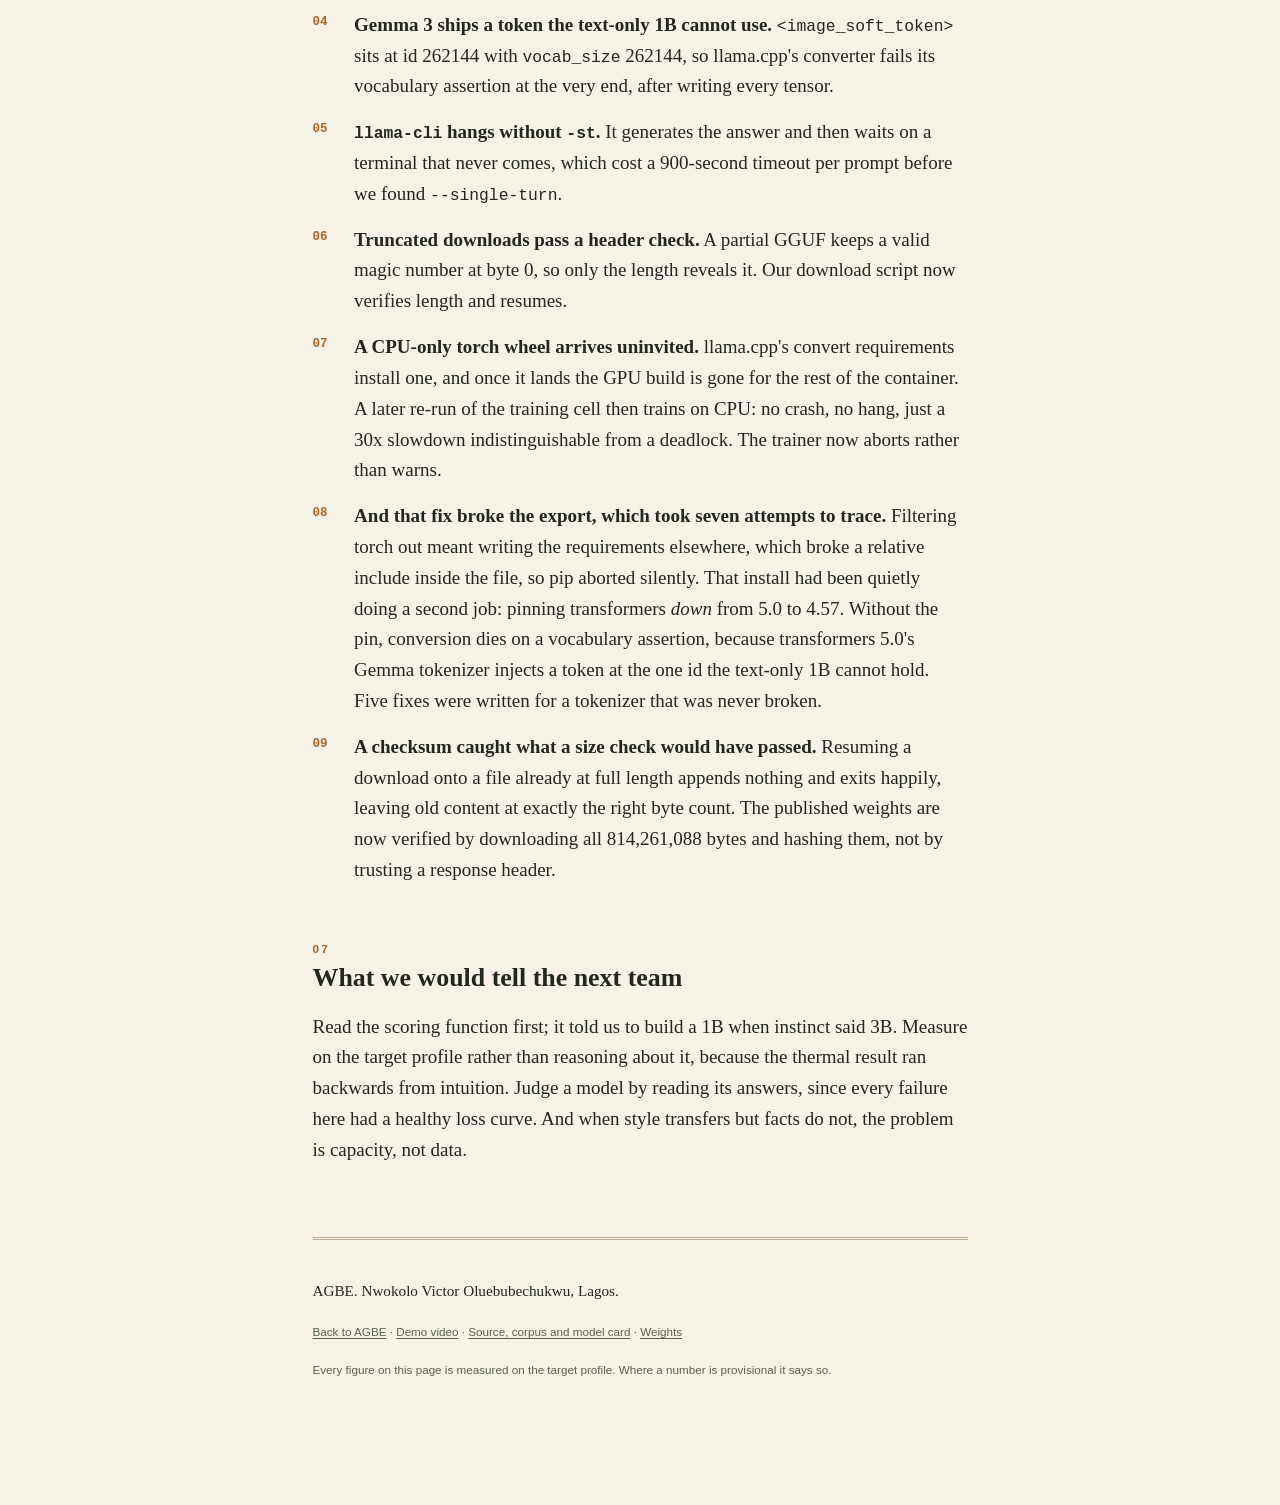
==== commit 9477c36d: "corrected the selection figures, rebuilt the score curve and standardised memory to MB" ====
--- a/notes/index.html
+++ b/notes/index.html
@@ -3,7 +3,7 @@
 <head>
 <meta charset="utf-8">
 <meta name="viewport" content="width=device-width, initial-scale=1">
-<title>AGBE — Build notes</title>
+<title>AGBE build notes</title>
 <meta name="description" content="The engineering log behind AGBE: how the scoring formula picked the model, how the training corpus was built, and what thirteen model builds taught us about what a 1B model can and cannot learn.">
 <link rel="icon" href="/img/mark.svg" type="image/svg+xml">
 <link rel="stylesheet" href="/css/style.css">
@@ -49,7 +49,7 @@
     <img src="/img/score-curve.png" loading="lazy" alt="Stacked bar chart of five models by engineering points.">
     <figcaption><span class="pn">Figure 1</span> Points available before any human accuracy judging. Gemma 3 1B banks 47.5 of 50. Qwen2.5 3B banks 32.9, because it is the only candidate that misses the throughput bar outright and its 3.26 GB footprint collapses the memory term.</figcaption>
   </figure>
-  <p>The 3B concedes <strong>14.5 points</strong> before answering a single question, which it would have to win back by being twenty-nine accuracy points better. Gemma 3 1B was chosen over a 0.5B for under one point, and over Llama 3.2 1B at identical file size purely because it holds 0.88 GB in memory instead of 1.26 GB on our own selection harness. The shipped figure elsewhere on this site is 1.01 GB, which is the official profiler's peak RSS for the final model: a different measurement of a different thing, and the one that counts for scoring.</p>
+  <p>The 3B concedes <strong>16.7 points</strong> to Gemma 3 1B before answering a single question, which it would have to win back on accuracy alone. We chose Gemma 3 1B over the 0.5B believing it cost about one point. That was our own misreading of the provisional 15 tok/s reference: throughput is scored relative to the fastest submission, and under the published formula the choice cost <strong>13.77</strong> points, not one. We did not switch, because recovering that would need the 0.5B to lose fewer than 27.5 points of panel accuracy, and fitting agronomy into a 1B was the hard part of this project. The shipped figure elsewhere on this site is 1,039 MB, the official profiler's peak RSS for the final model: a different measurement of a different thing, and the one that counts for scoring.</p>
 
   <h2>03</h2>
   <p class="h2sub">A thermal result that runs backwards</p>
@@ -171,7 +171,7 @@
   <p>Read the scoring function first; it told us to build a 1B when instinct said 3B. Measure on the target profile rather than reasoning about it, because the thermal result ran backwards from intuition. Judge a model by reading its answers, since every failure here had a healthy loss curve. And when style transfers but facts do not, the problem is capacity, not data.</p>
 
   <footer>
-    <p class="sig">AGBE — Nwokolo Victor Oluebubechukwu, Lagos.</p>
+    <p class="sig">AGBE. Nwokolo Victor Oluebubechukwu, Lagos.</p>
     <p><a href="/">Back to AGBE</a> ·
        <a href="https://youtu.be/iQCgCXdy6Ww">Demo video</a> &middot; <a href="https://github.com/nevodesigns/agbe">Source, corpus and model card</a> ·
        <a href="https://huggingface.co/NEVODESIGN/agbe-1b">Weights</a></p>
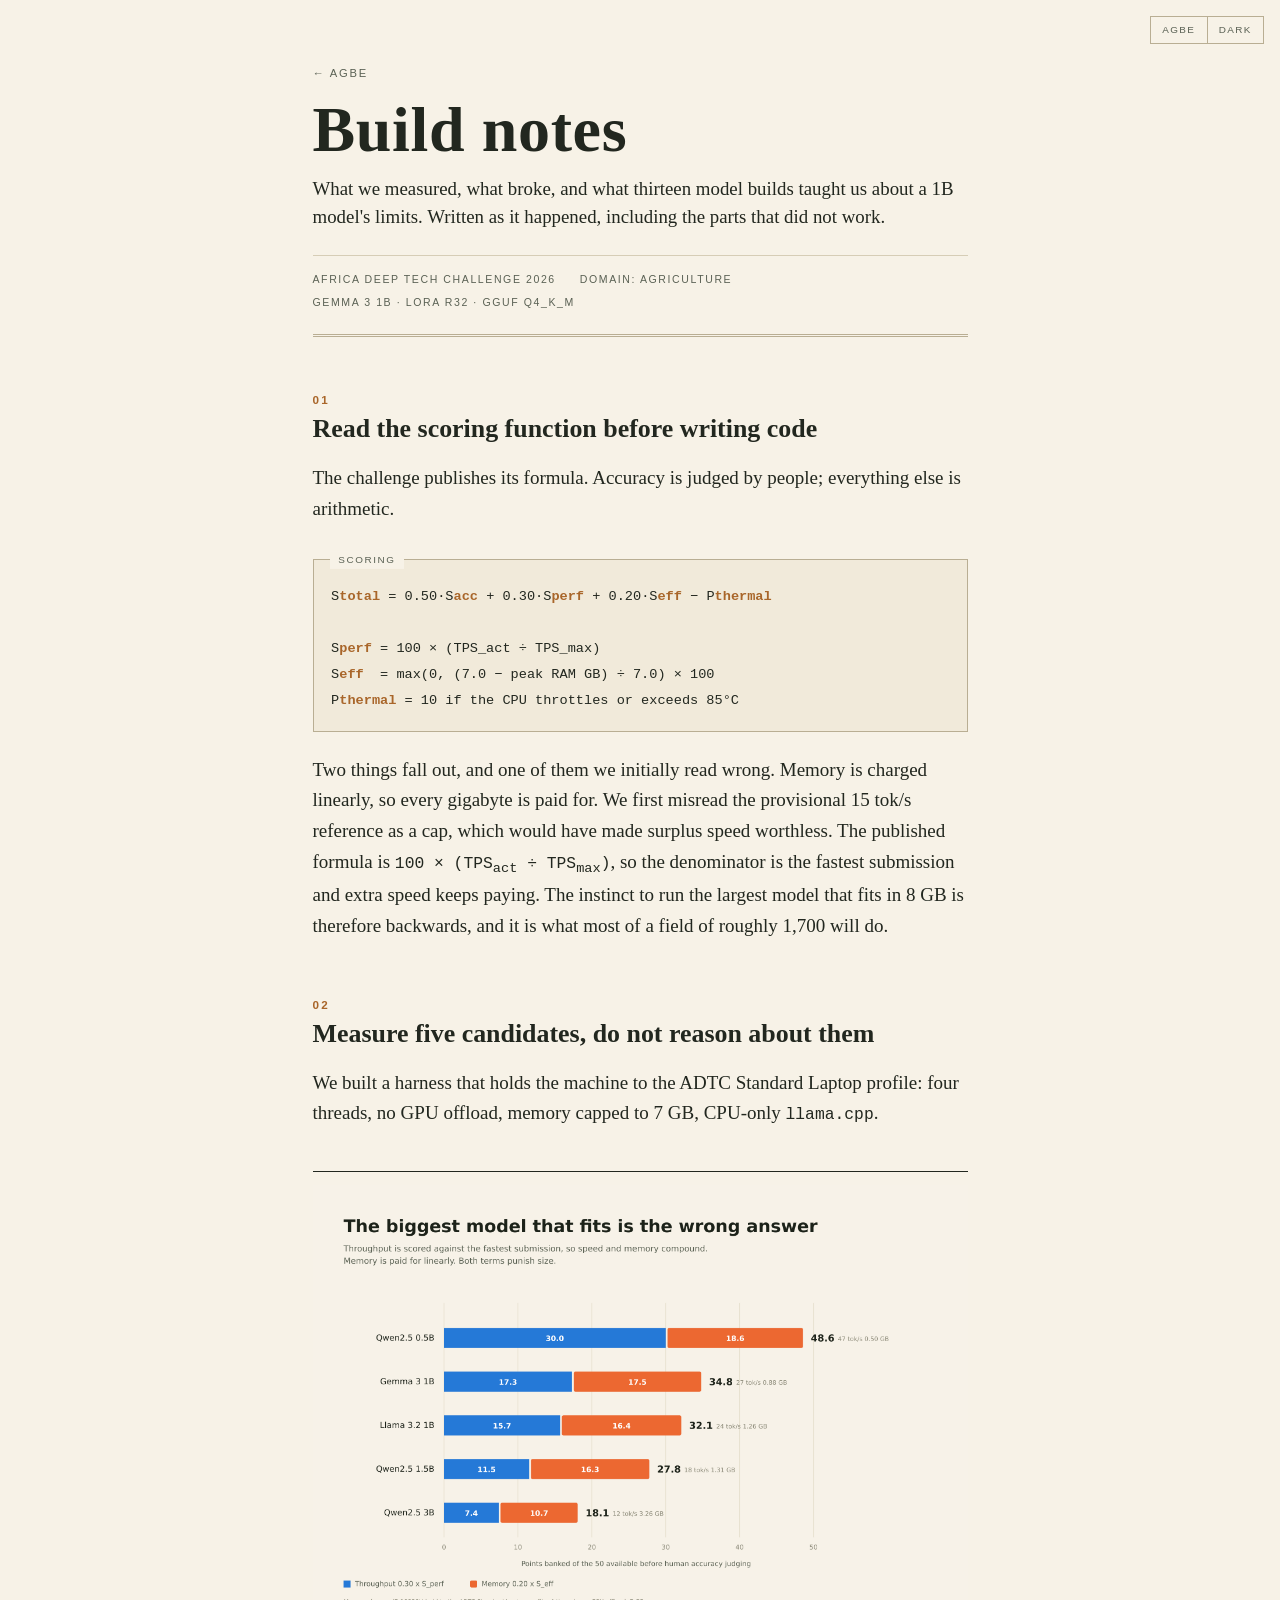
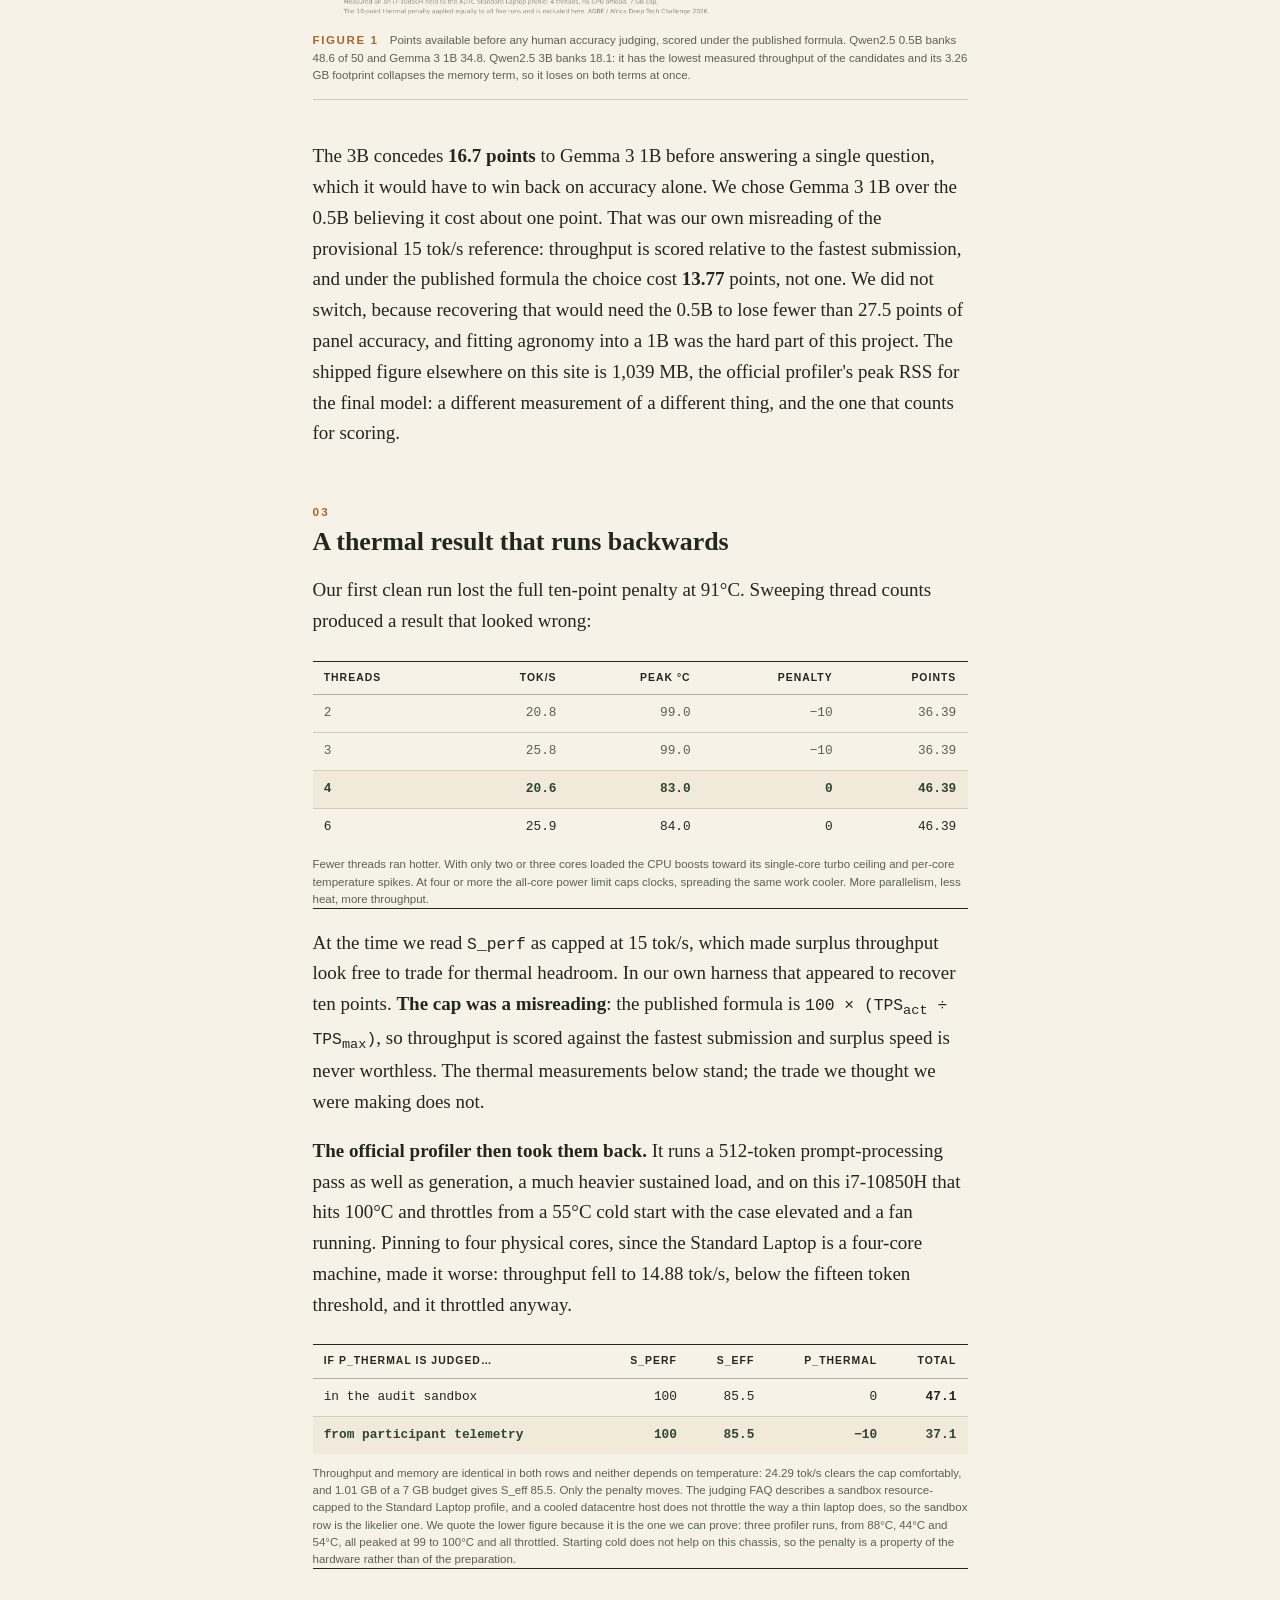
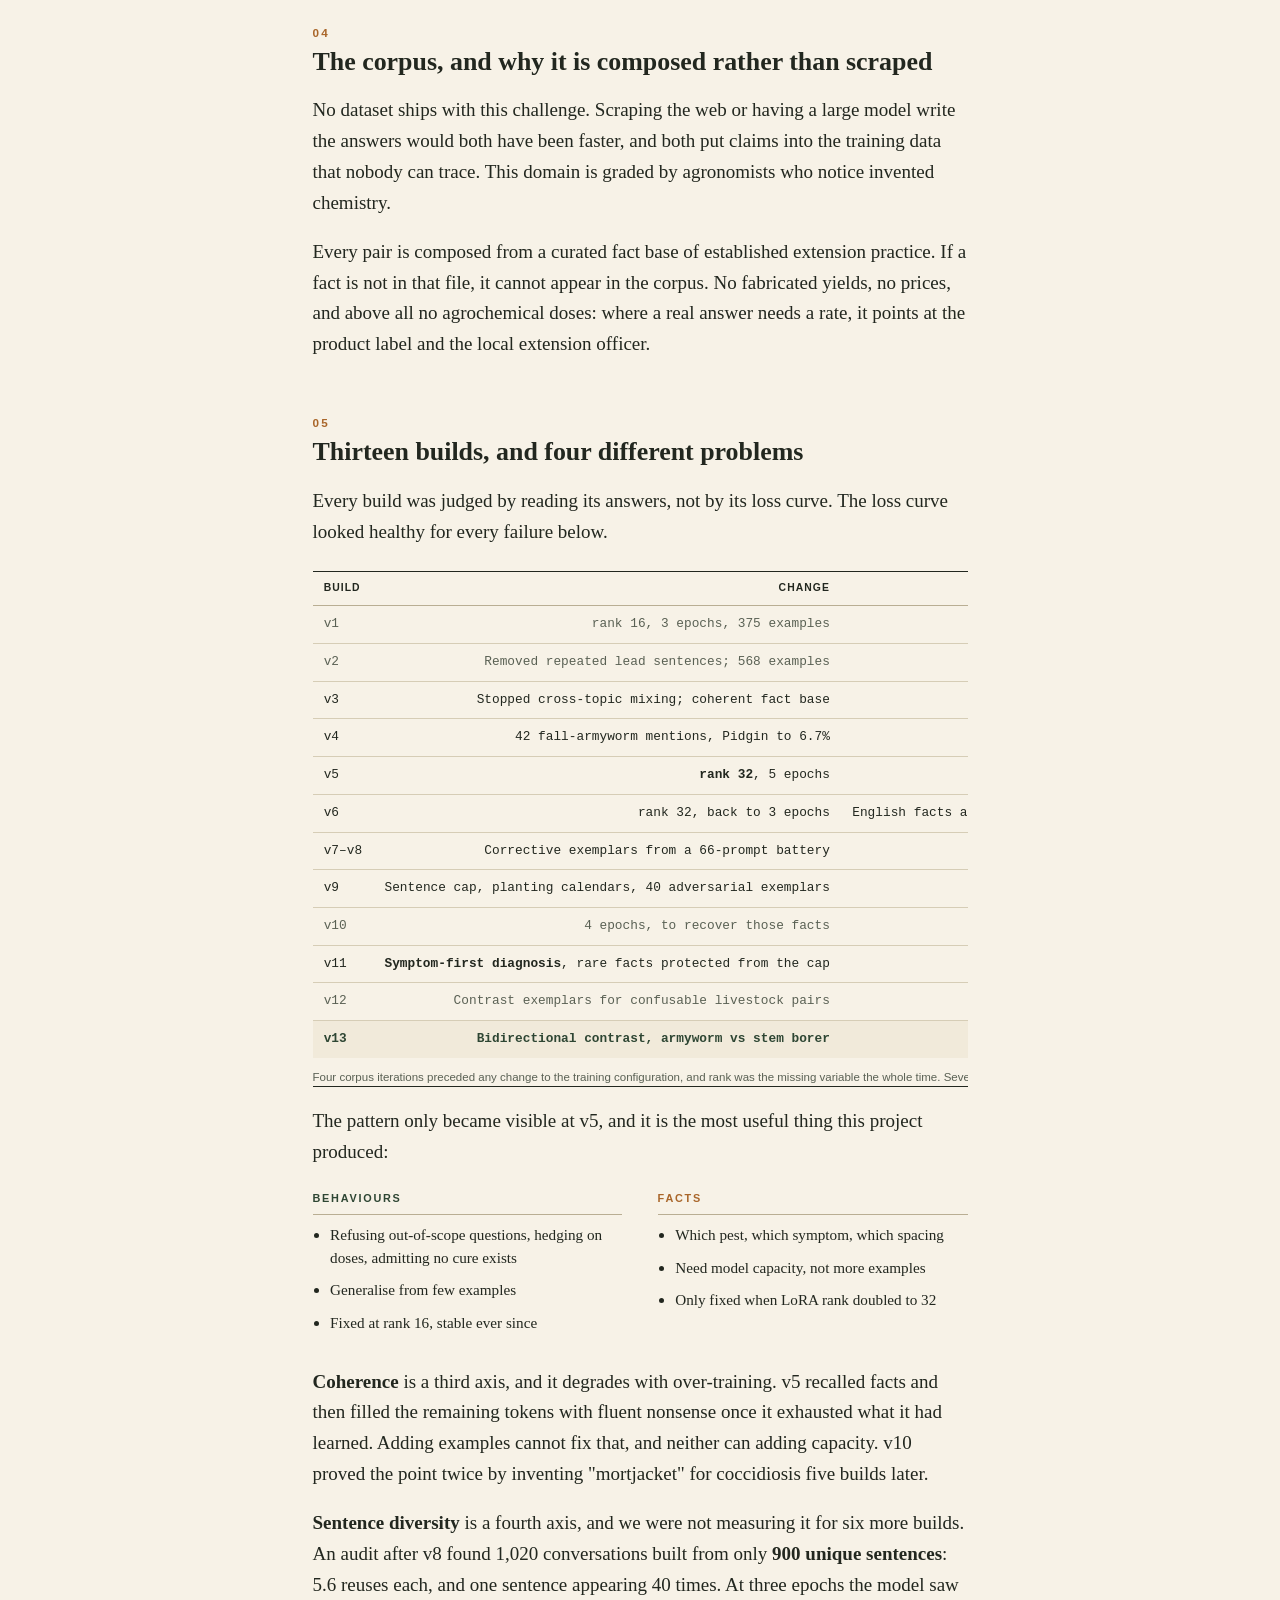
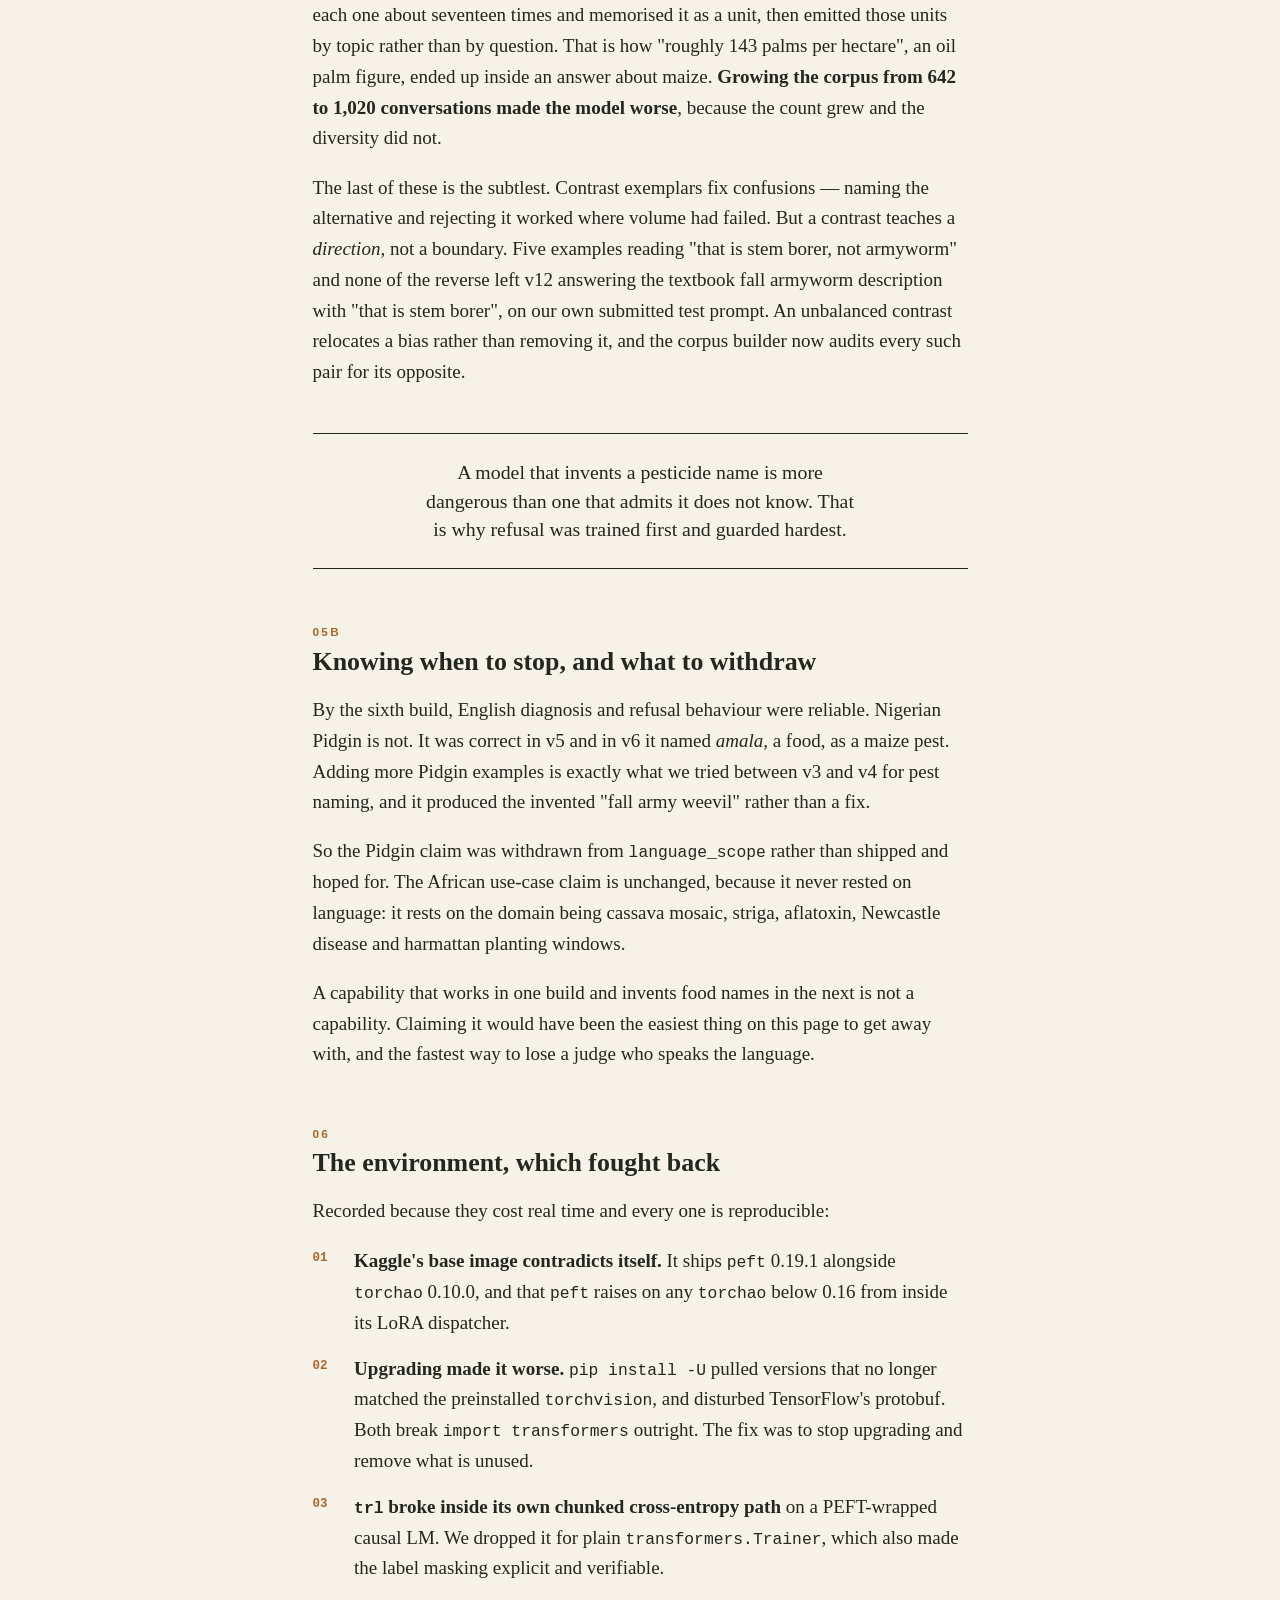
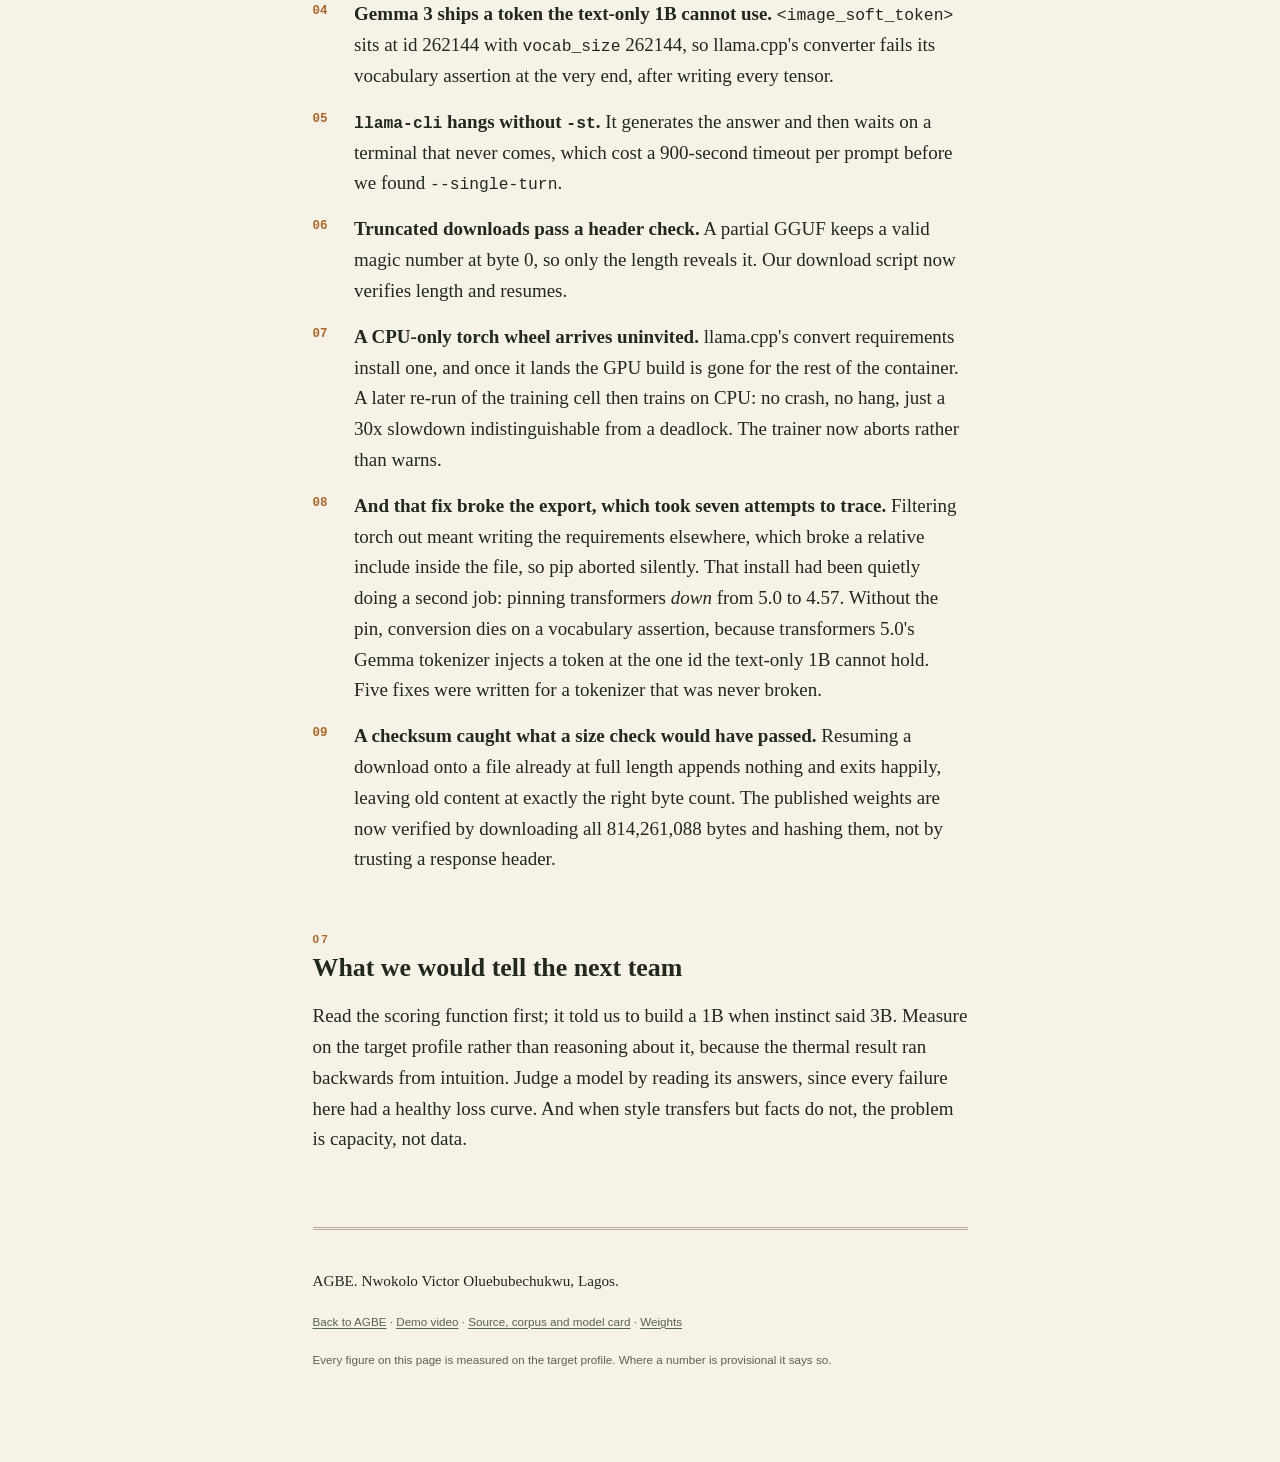
==== commit 8e82a8e7: "removed the last stale selection figures and repaired two broken sentences the Figure 1 caption in t" ====
--- a/notes/index.html
+++ b/notes/index.html
@@ -40,14 +40,14 @@
 S<span class="hi">eff</span>  = max(0, (7.0 − peak RAM GB) ÷ 7.0) × 100
 P<span class="hi">thermal</span> = 10 if the CPU throttles or exceeds 85°C</pre>
   </div>
-  <p>Two things fall out, and one of them we initially read wrong. Memory is charged linearly, so every gigabyte is paid for. Throughput we first took to be at the time read as capped at 15 tok/s, which would make surplus speed worthless; the official formula is <code>100 &times; (TPS<sub>act</sub> &divide; TPS<sub>max</sub>)</code> with 15.0 published as <em>provisional</em>, so the denominator is the fastest submission and extra speed keeps paying. Memory is charged linearly, so every gigabyte is paid for. The instinct to run the largest model that fits in 8 GB is therefore backwards, and it is what most of a field of roughly 1,700 will do.</p>
+  <p>Two things fall out, and one of them we initially read wrong. Memory is charged linearly, so every gigabyte is paid for. We first misread the provisional 15 tok/s reference as a cap, which would have made surplus speed worthless. The published formula is <code>100 &times; (TPS<sub>act</sub> &divide; TPS<sub>max</sub>)</code>, so the denominator is the fastest submission and extra speed keeps paying. The instinct to run the largest model that fits in 8 GB is therefore backwards, and it is what most of a field of roughly 1,700 will do.</p>
 
   <h2>02</h2>
   <p class="h2sub">Measure five candidates, do not reason about them</p>
   <p>We built a harness that holds the machine to the ADTC Standard Laptop profile: four threads, no GPU offload, memory capped to 7 GB, CPU-only <code>llama.cpp</code>.</p>
   <figure class="plate chart">
     <img src="/img/score-curve.png" loading="lazy" alt="Stacked bar chart of five models by engineering points.">
-    <figcaption><span class="pn">Figure 1</span> Points available before any human accuracy judging. Gemma 3 1B banks 47.5 of 50. Qwen2.5 3B banks 32.9, because it is the only candidate that misses the throughput bar outright and its 3.26 GB footprint collapses the memory term.</figcaption>
+    <figcaption><span class="pn">Figure 1</span> Points available before any human accuracy judging, scored under the published formula. Qwen2.5 0.5B banks 48.6 of 50 and Gemma 3 1B 34.8. Qwen2.5 3B banks 18.1: it has the lowest measured throughput of the candidates and its 3.26 GB footprint collapses the memory term, so it loses on both terms at once.</figcaption>
   </figure>
   <p>The 3B concedes <strong>16.7 points</strong> to Gemma 3 1B before answering a single question, which it would have to win back on accuracy alone. We chose Gemma 3 1B over the 0.5B believing it cost about one point. That was our own misreading of the provisional 15 tok/s reference: throughput is scored relative to the fastest submission, and under the published formula the choice cost <strong>13.77</strong> points, not one. We did not switch, because recovering that would need the 0.5B to lose fewer than 27.5 points of panel accuracy, and fitting agronomy into a 1B was the hard part of this project. The shipped figure elsewhere on this site is 1,039 MB, the official profiler's peak RSS for the final model: a different measurement of a different thing, and the one that counts for scoring.</p>
 
@@ -66,7 +66,7 @@
       <caption>Fewer threads ran hotter. With only two or three cores loaded the CPU boosts toward its single-core turbo ceiling and per-core temperature spikes. At four or more the all-core power limit caps clocks, spreading the same work cooler. More parallelism, less heat, more throughput.</caption>
     </table>
   </div>
-  <p>At the time we read <code>S_perf</code> as at the time read as capped at 15 tok/s, which made surplus
+  <p>At the time we read <code>S_perf</code> as capped at 15 tok/s, which made surplus
   throughput look free to trade for thermal headroom. In our own harness that appeared
   to recover ten points. <strong>The cap was a misreading</strong>: the published formula is
   <code>100 &times; (TPS<sub>act</sub> &divide; TPS<sub>max</sub>)</code>, so throughput is scored against the
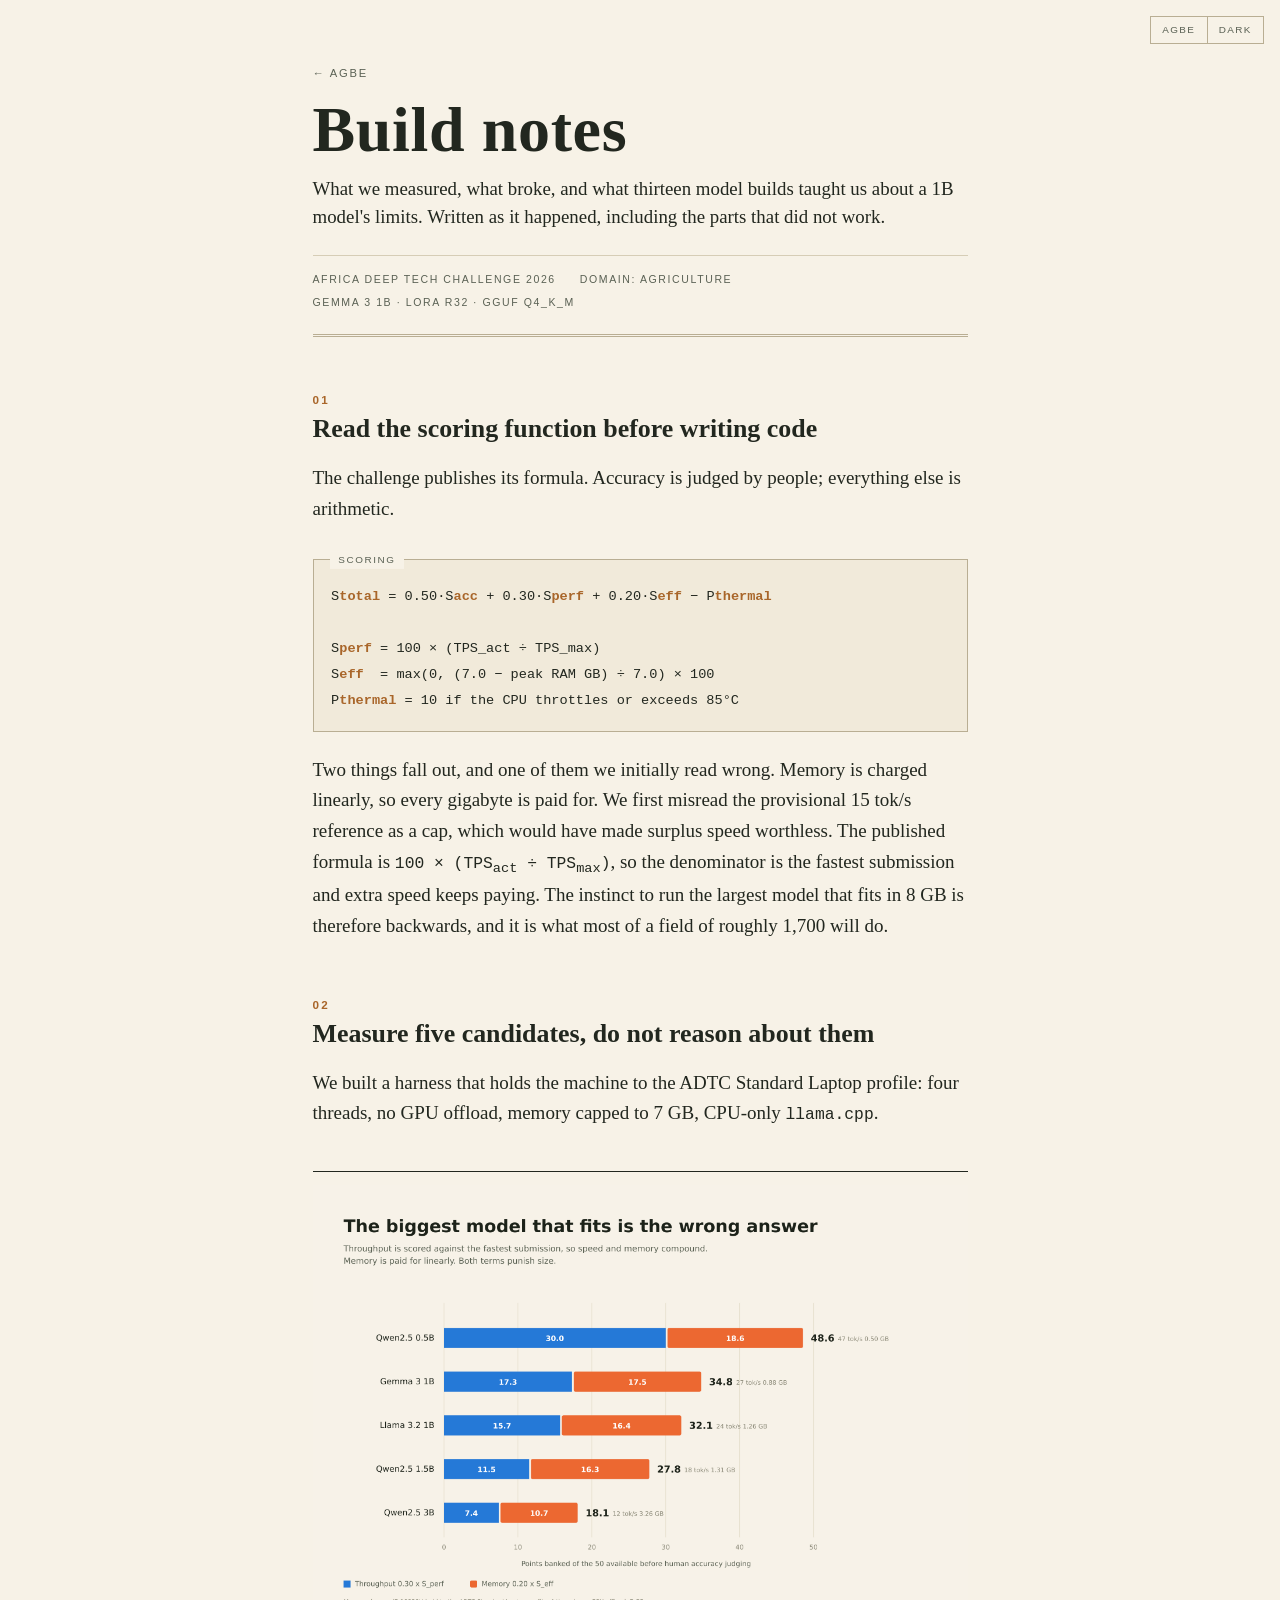
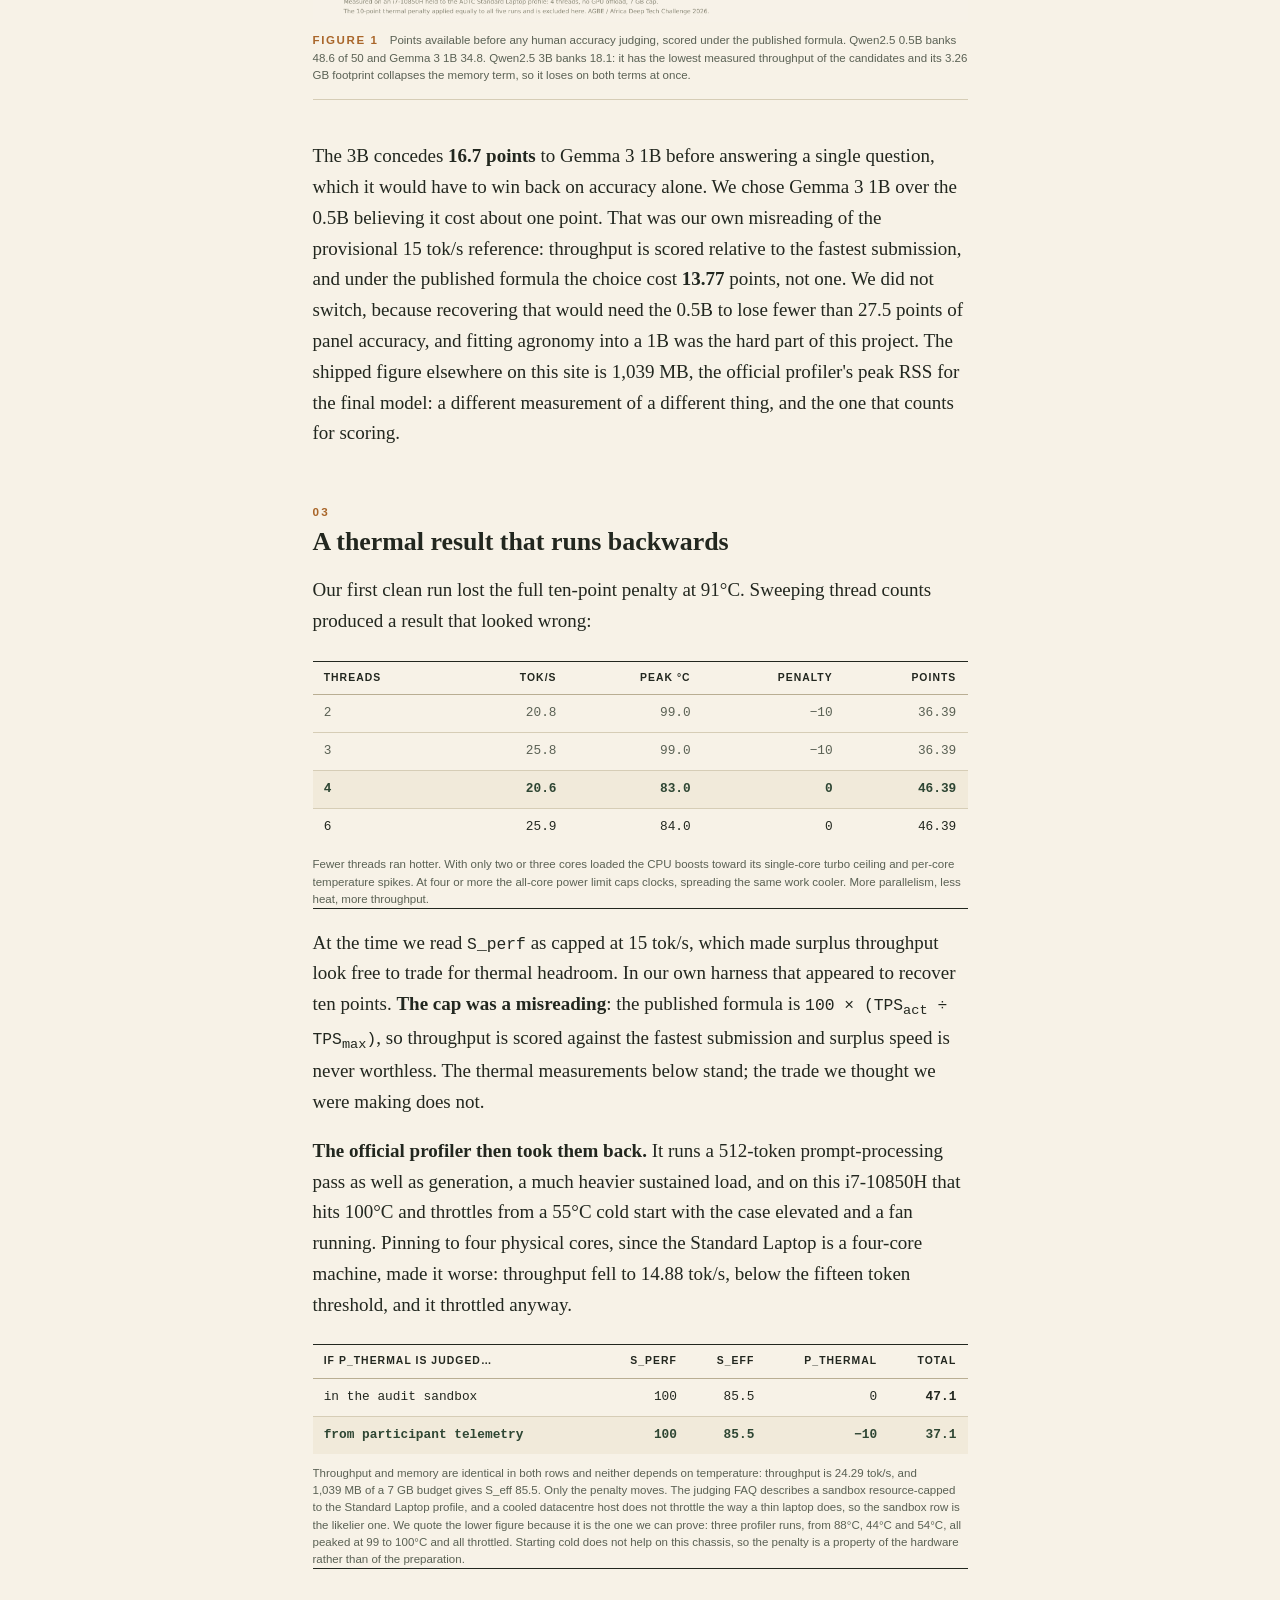
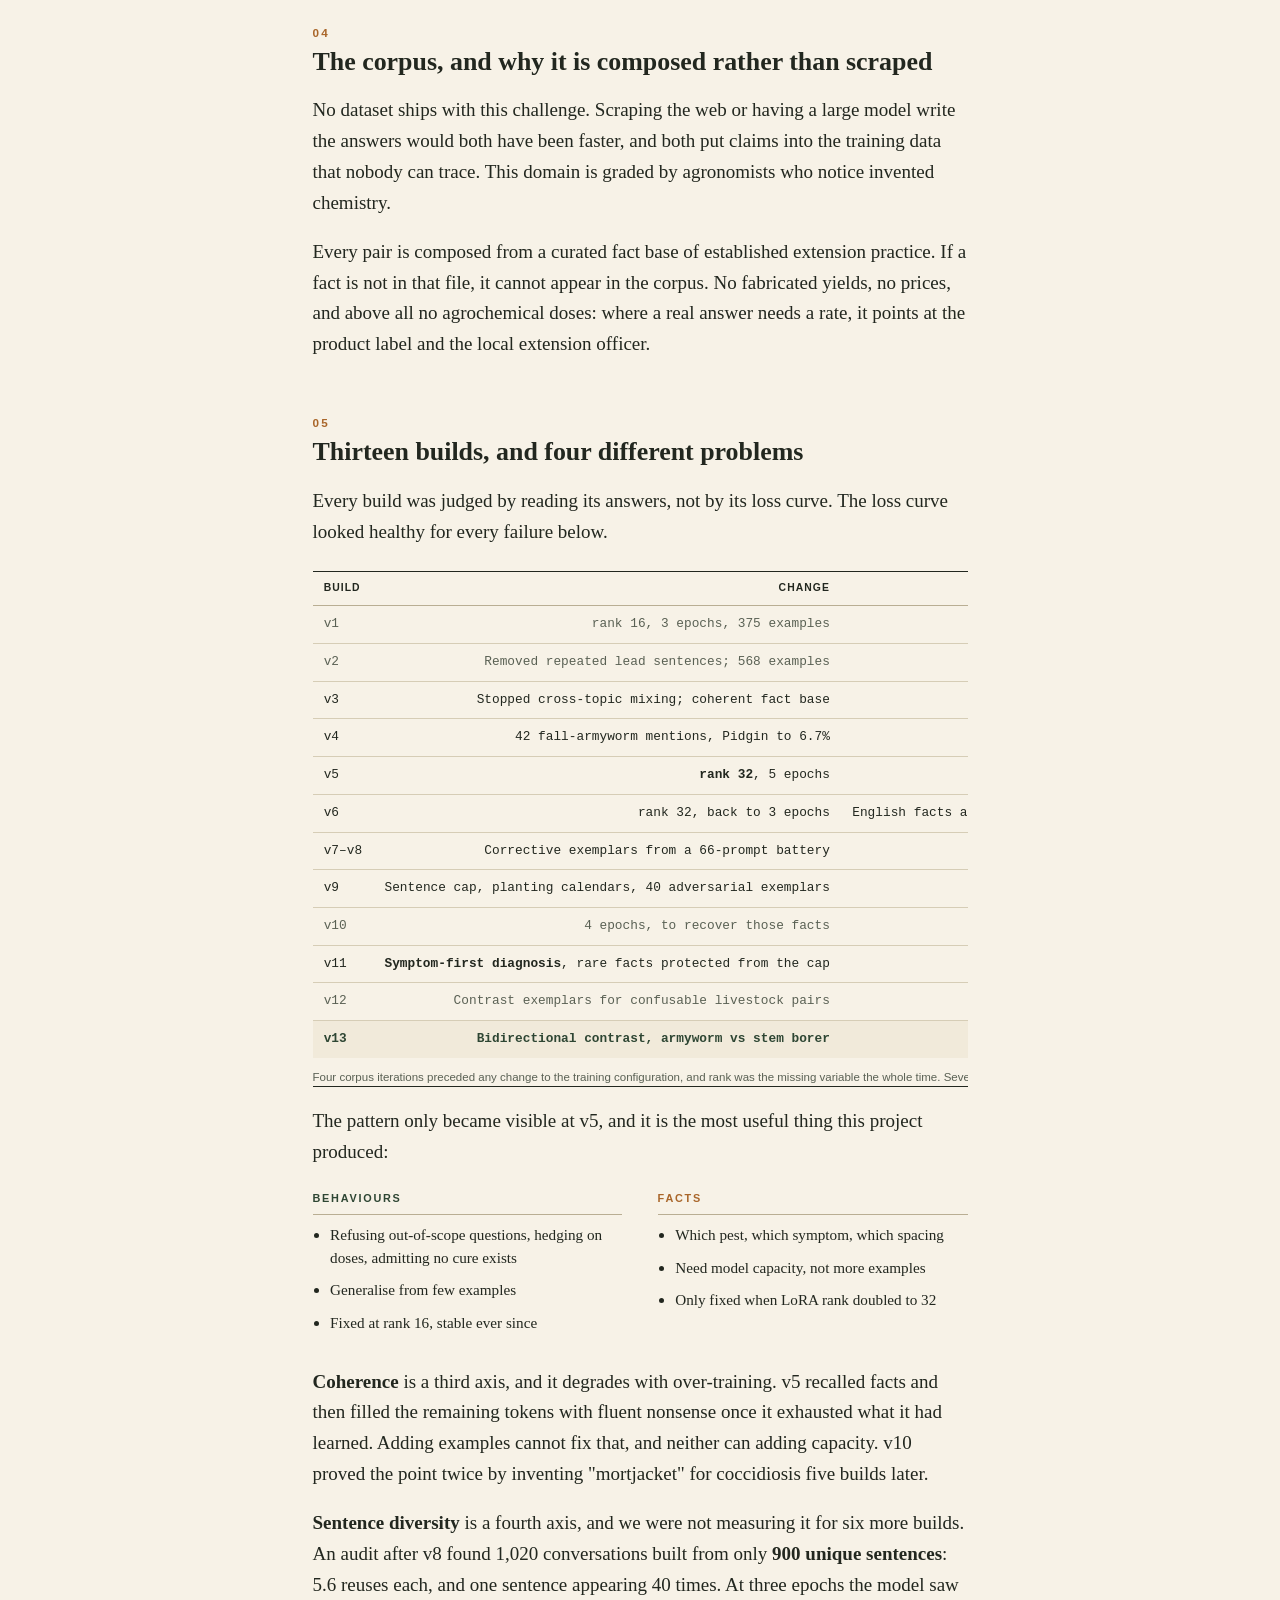
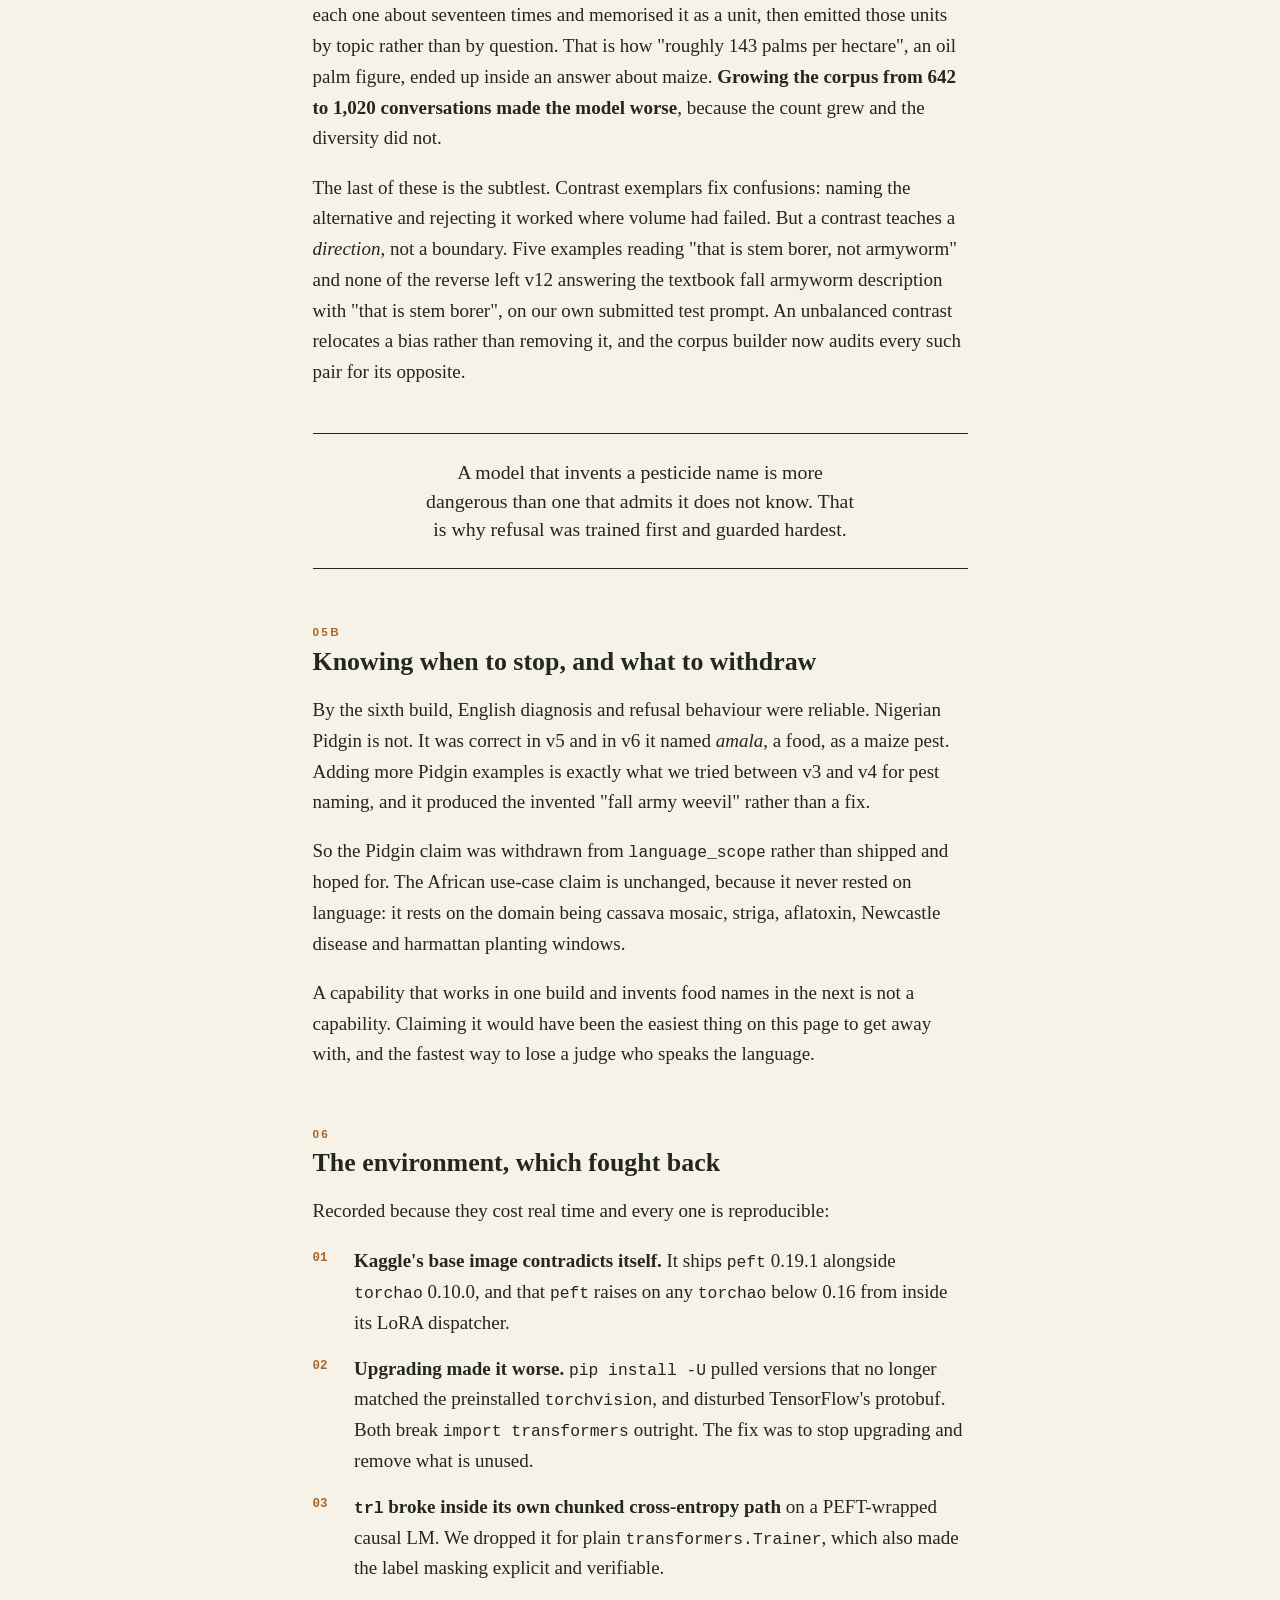
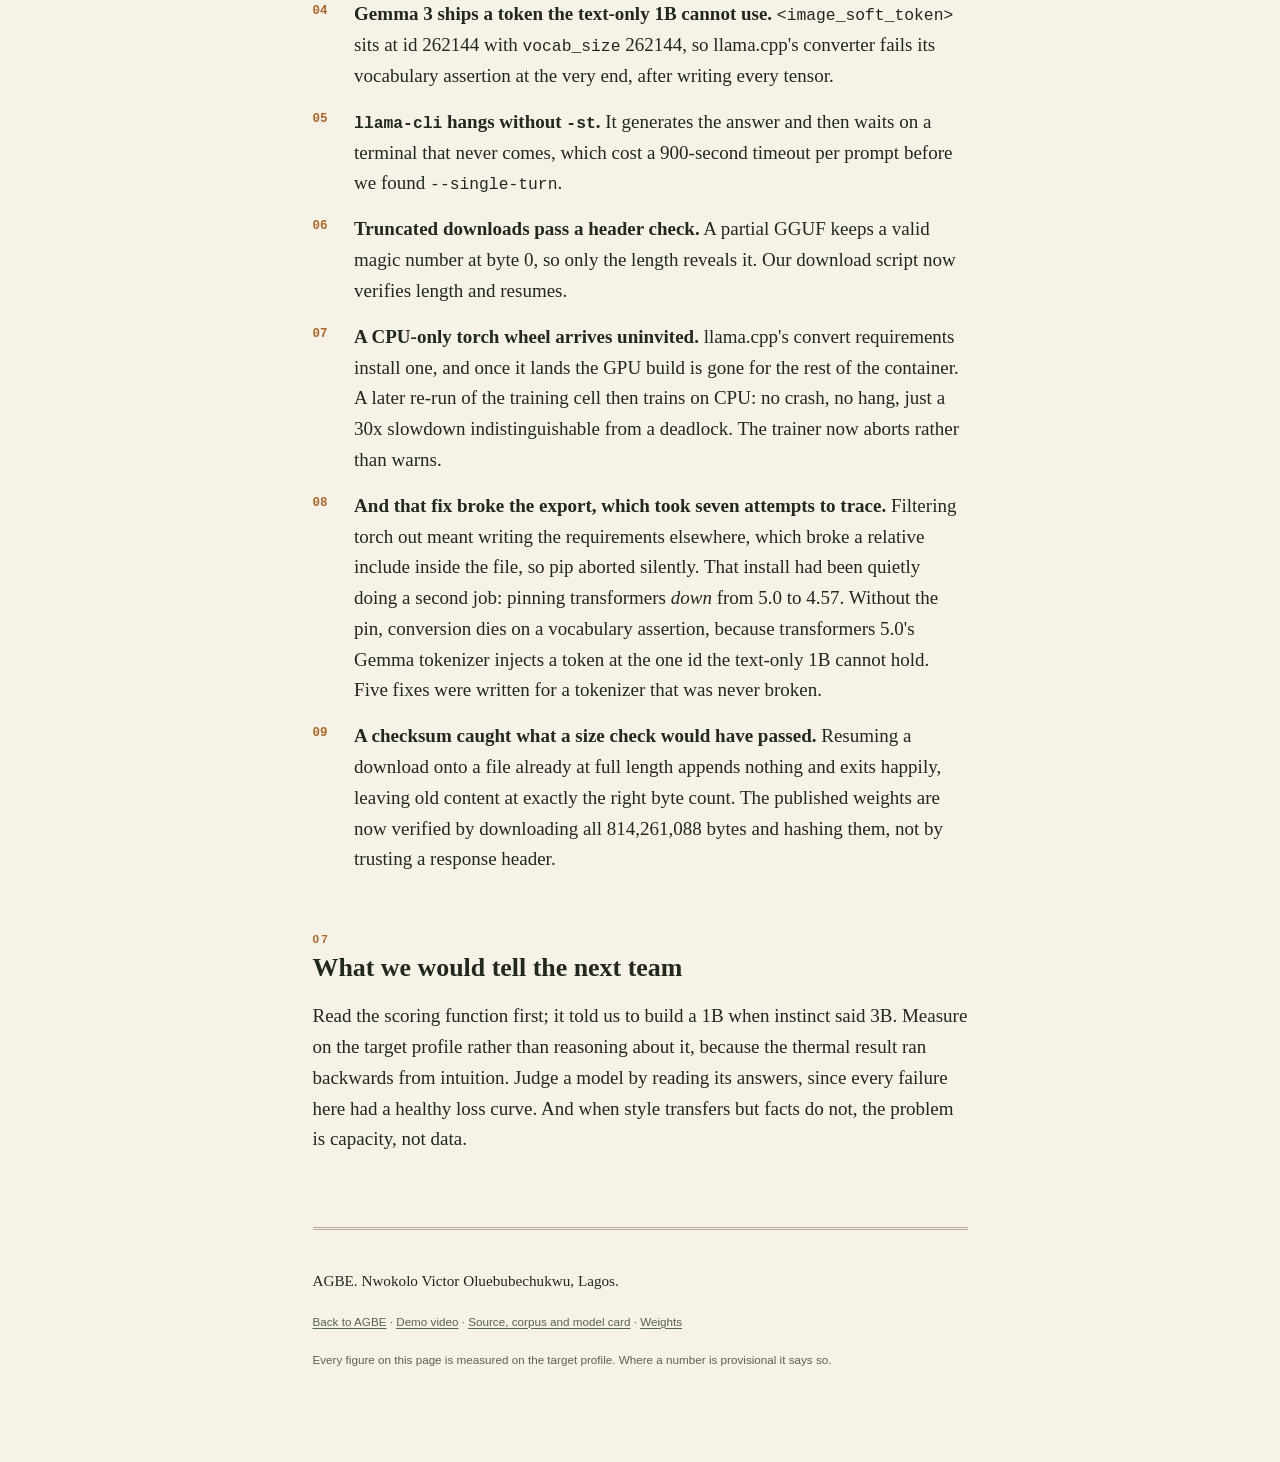
==== commit 8bf953e3: "quoted memory in MB and removed the cap language from the scoring text four places wrote 1.01&nbsp;G" ====
--- a/notes/index.html
+++ b/notes/index.html
@@ -81,7 +81,7 @@
         <tr><td>in the audit sandbox</td><td>100</td><td>85.5</td><td>0</td><td><strong>47.1</strong></td></tr>
         <tr class="pick"><td>from participant telemetry</td><td>100</td><td>85.5</td><td>&minus;10</td><td><strong>37.1</strong></td></tr>
       </tbody>
-      <caption>Throughput and memory are identical in both rows and neither depends on temperature: 24.29 tok/s clears the cap comfortably, and 1.01&nbsp;GB of a 7&nbsp;GB budget gives S_eff 85.5. Only the penalty moves. The judging FAQ describes a sandbox resource-capped to the Standard Laptop profile, and a cooled datacentre host does not throttle the way a thin laptop does, so the sandbox row is the likelier one. We quote the lower figure because it is the one we can prove: three profiler runs, from 88&deg;C, 44&deg;C and 54&deg;C, all peaked at 99 to 100&deg;C and all throttled. Starting cold does not help on this chassis, so the penalty is a property of the hardware rather than of the preparation.</caption>
+      <caption>Throughput and memory are identical in both rows and neither depends on temperature: throughput is 24.29 tok/s, and 1,039&nbsp;MB of a 7&nbsp;GB budget gives S_eff 85.5. Only the penalty moves. The judging FAQ describes a sandbox resource-capped to the Standard Laptop profile, and a cooled datacentre host does not throttle the way a thin laptop does, so the sandbox row is the likelier one. We quote the lower figure because it is the one we can prove: three profiler runs, from 88&deg;C, 44&deg;C and 54&deg;C, all peaked at 99 to 100&deg;C and all throttled. Starting cold does not help on this chassis, so the penalty is a property of the hardware rather than of the preparation.</caption>
     </table>
   </div>
 
@@ -139,7 +139,7 @@
 
   <p><strong>Sentence diversity</strong> is a fourth axis, and we were not measuring it for six more builds. An audit after v8 found 1,020 conversations built from only <strong>900 unique sentences</strong>: 5.6 reuses each, and one sentence appearing 40 times. At three epochs the model saw each one about seventeen times and memorised it as a unit, then emitted those units by topic rather than by question. That is how "roughly 143 palms per hectare", an oil palm figure, ended up inside an answer about maize. <strong>Growing the corpus from 642 to 1,020 conversations made the model worse</strong>, because the count grew and the diversity did not.</p>
 
-  <p>The last of these is the subtlest. Contrast exemplars fix confusions &mdash; naming the alternative and rejecting it worked where volume had failed. But a contrast teaches a <em>direction</em>, not a boundary. Five examples reading "that is stem borer, not armyworm" and none of the reverse left v12 answering the textbook fall armyworm description with "that is stem borer", on our own submitted test prompt. An unbalanced contrast relocates a bias rather than removing it, and the corpus builder now audits every such pair for its opposite.</p>
+  <p>The last of these is the subtlest. Contrast exemplars fix confusions: naming the alternative and rejecting it worked where volume had failed. But a contrast teaches a <em>direction</em>, not a boundary. Five examples reading "that is stem borer, not armyworm" and none of the reverse left v12 answering the textbook fall armyworm description with "that is stem borer", on our own submitted test prompt. An unbalanced contrast relocates a bias rather than removing it, and the corpus builder now audits every such pair for its opposite.</p>
 
   <blockquote class="pull">
     A model that invents a pesticide name is more dangerous than one that admits it does not know. That is why refusal was trained first and guarded hardest.
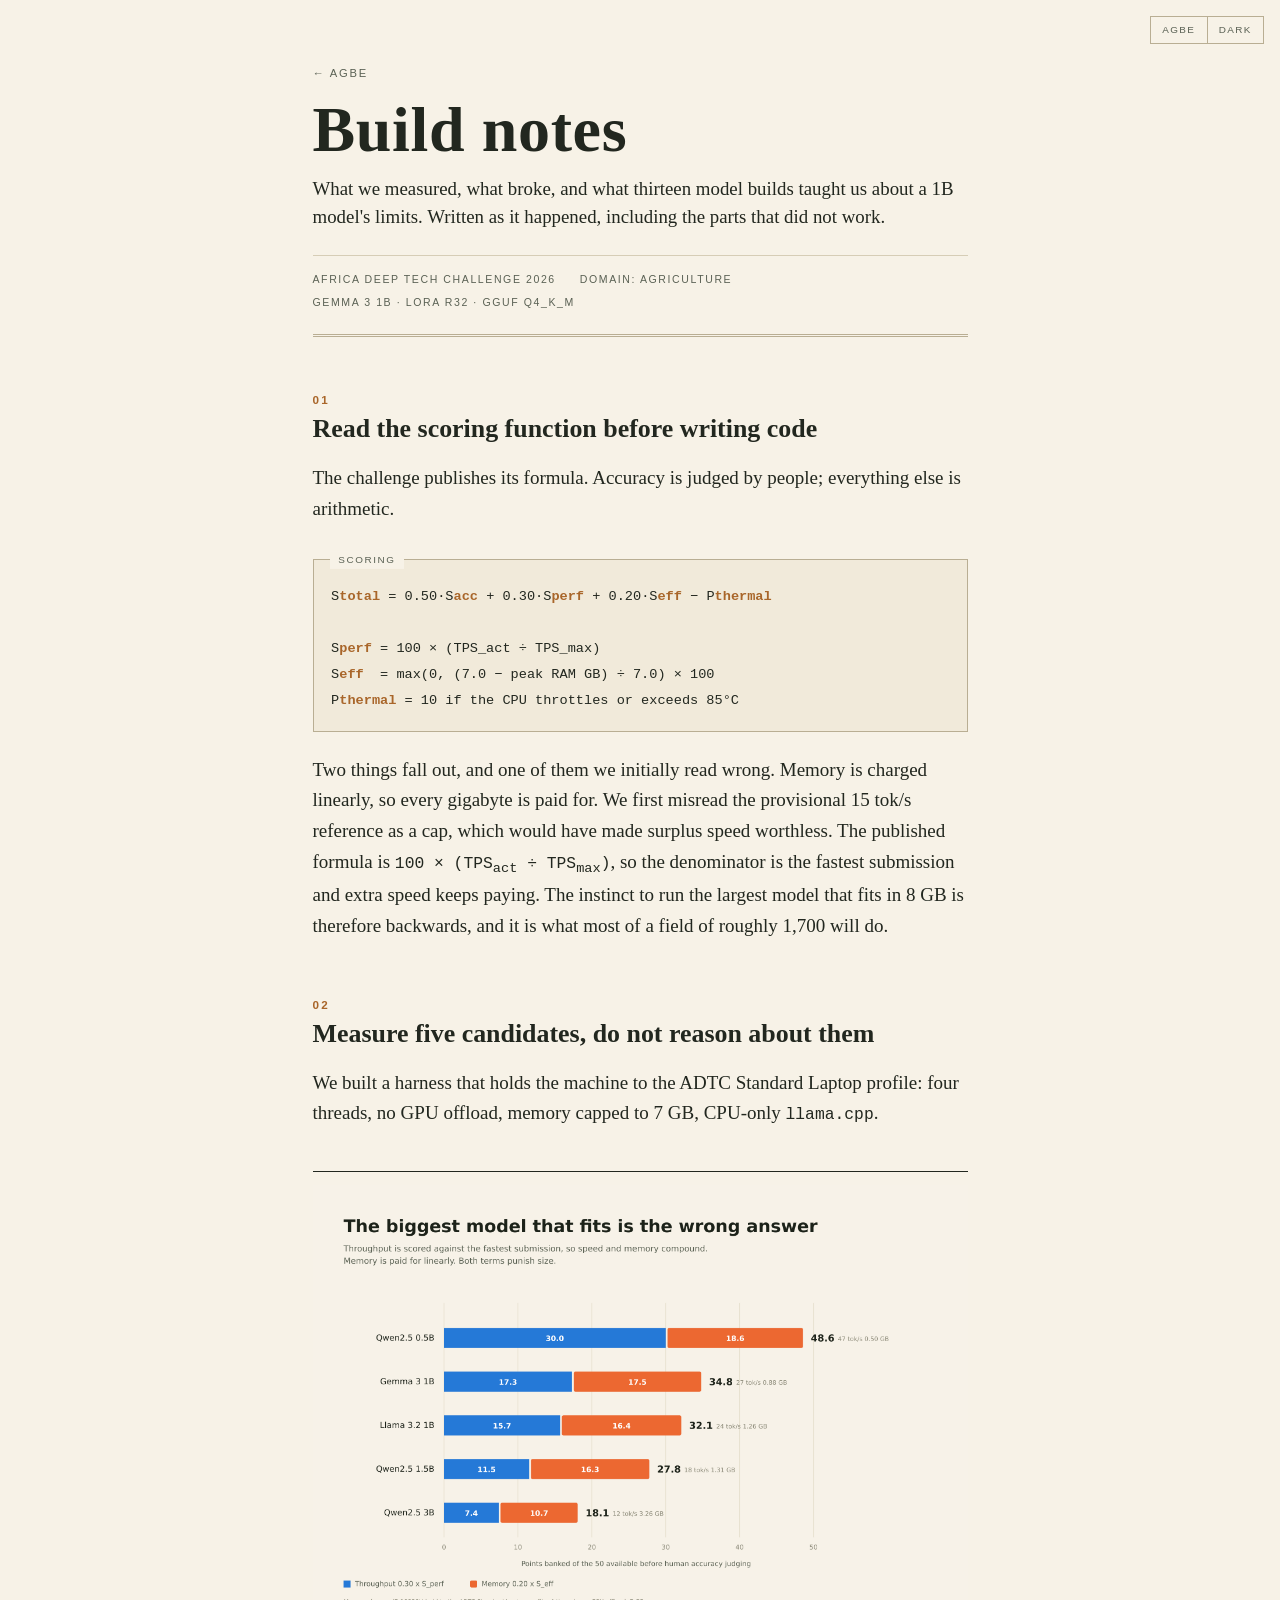
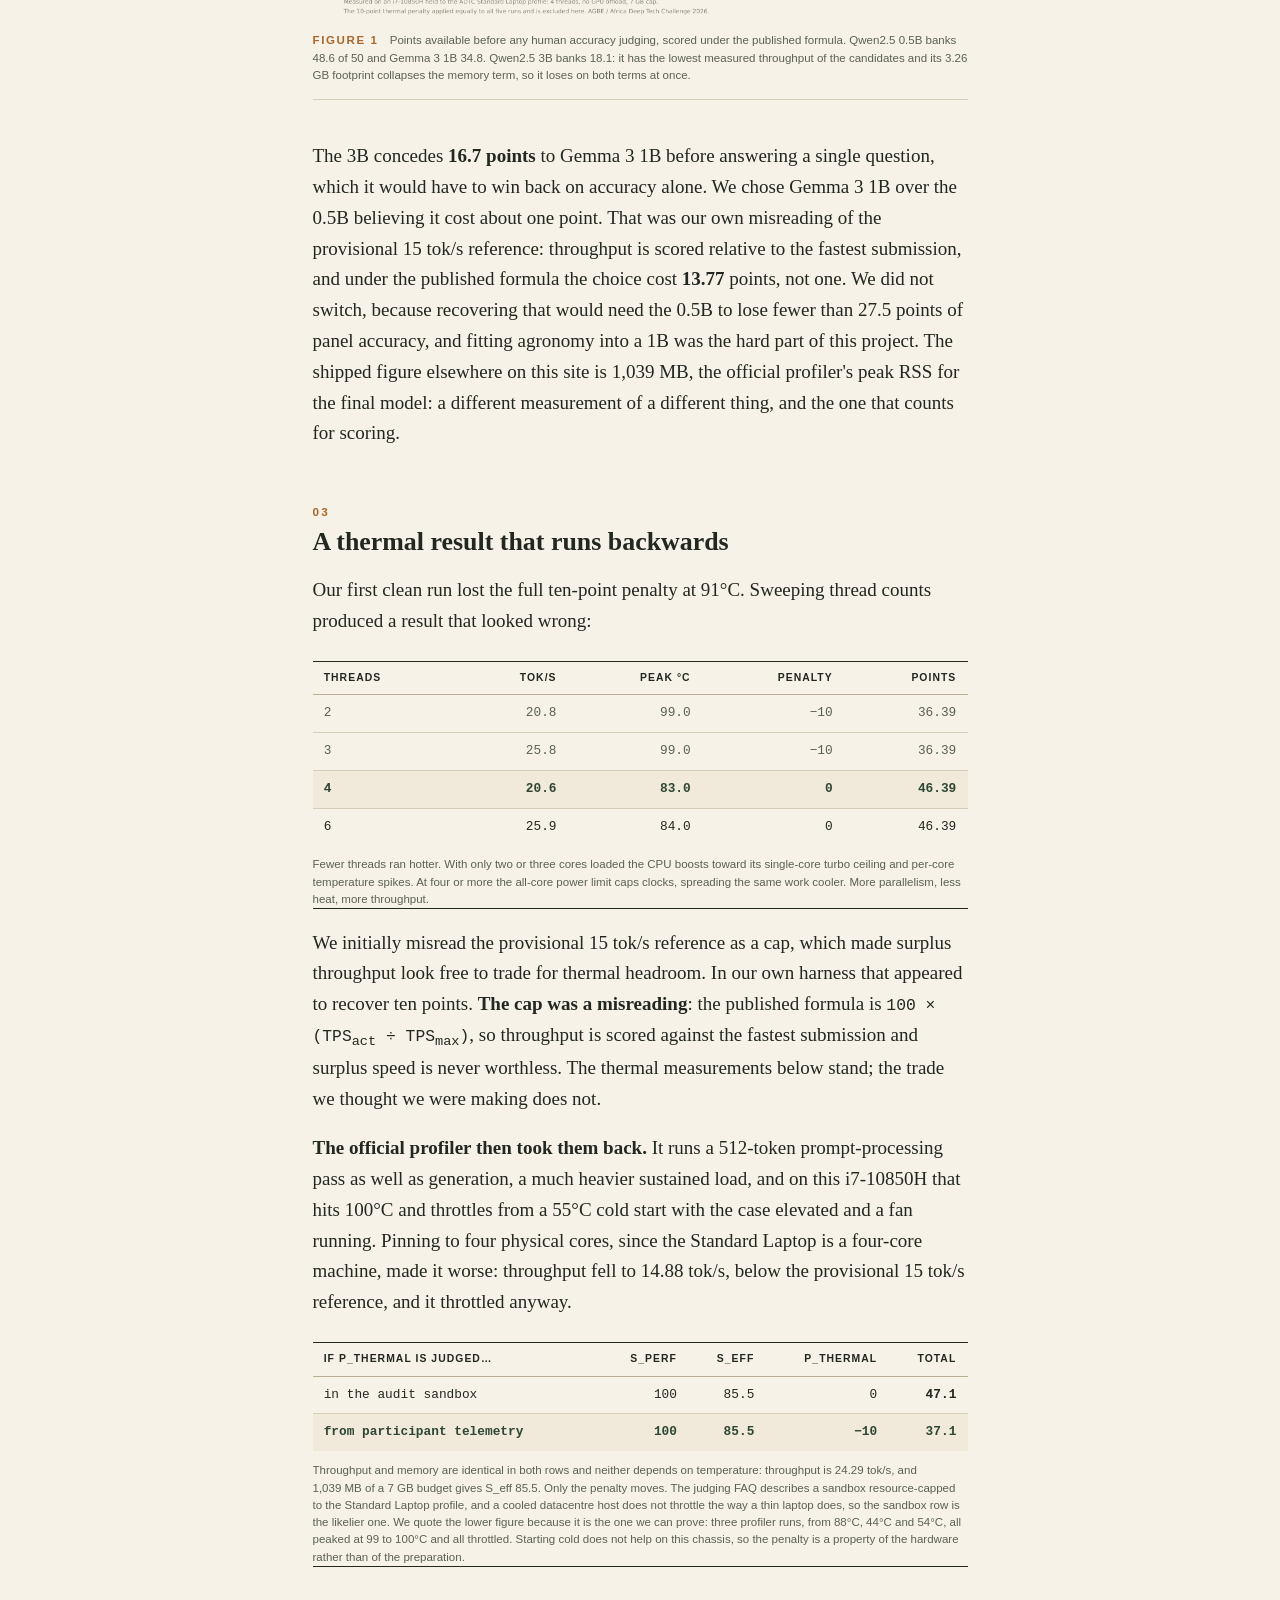
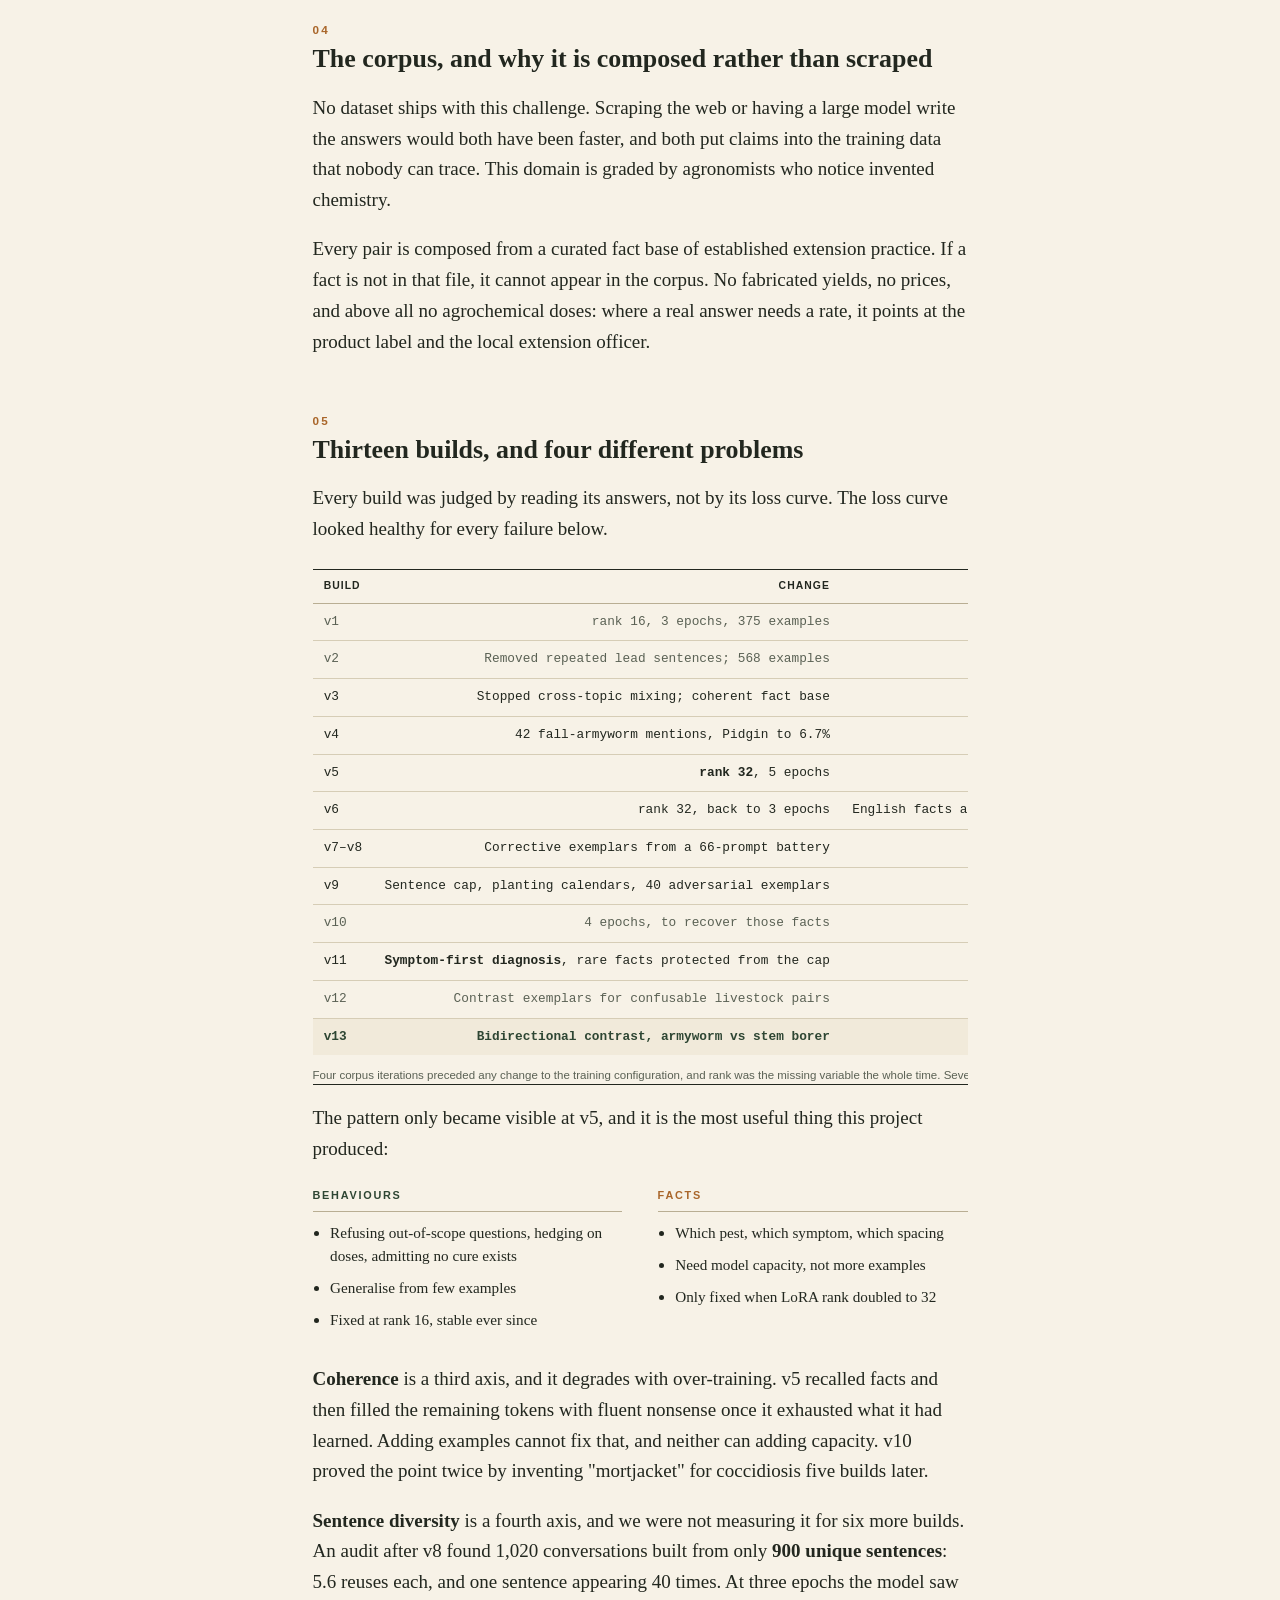
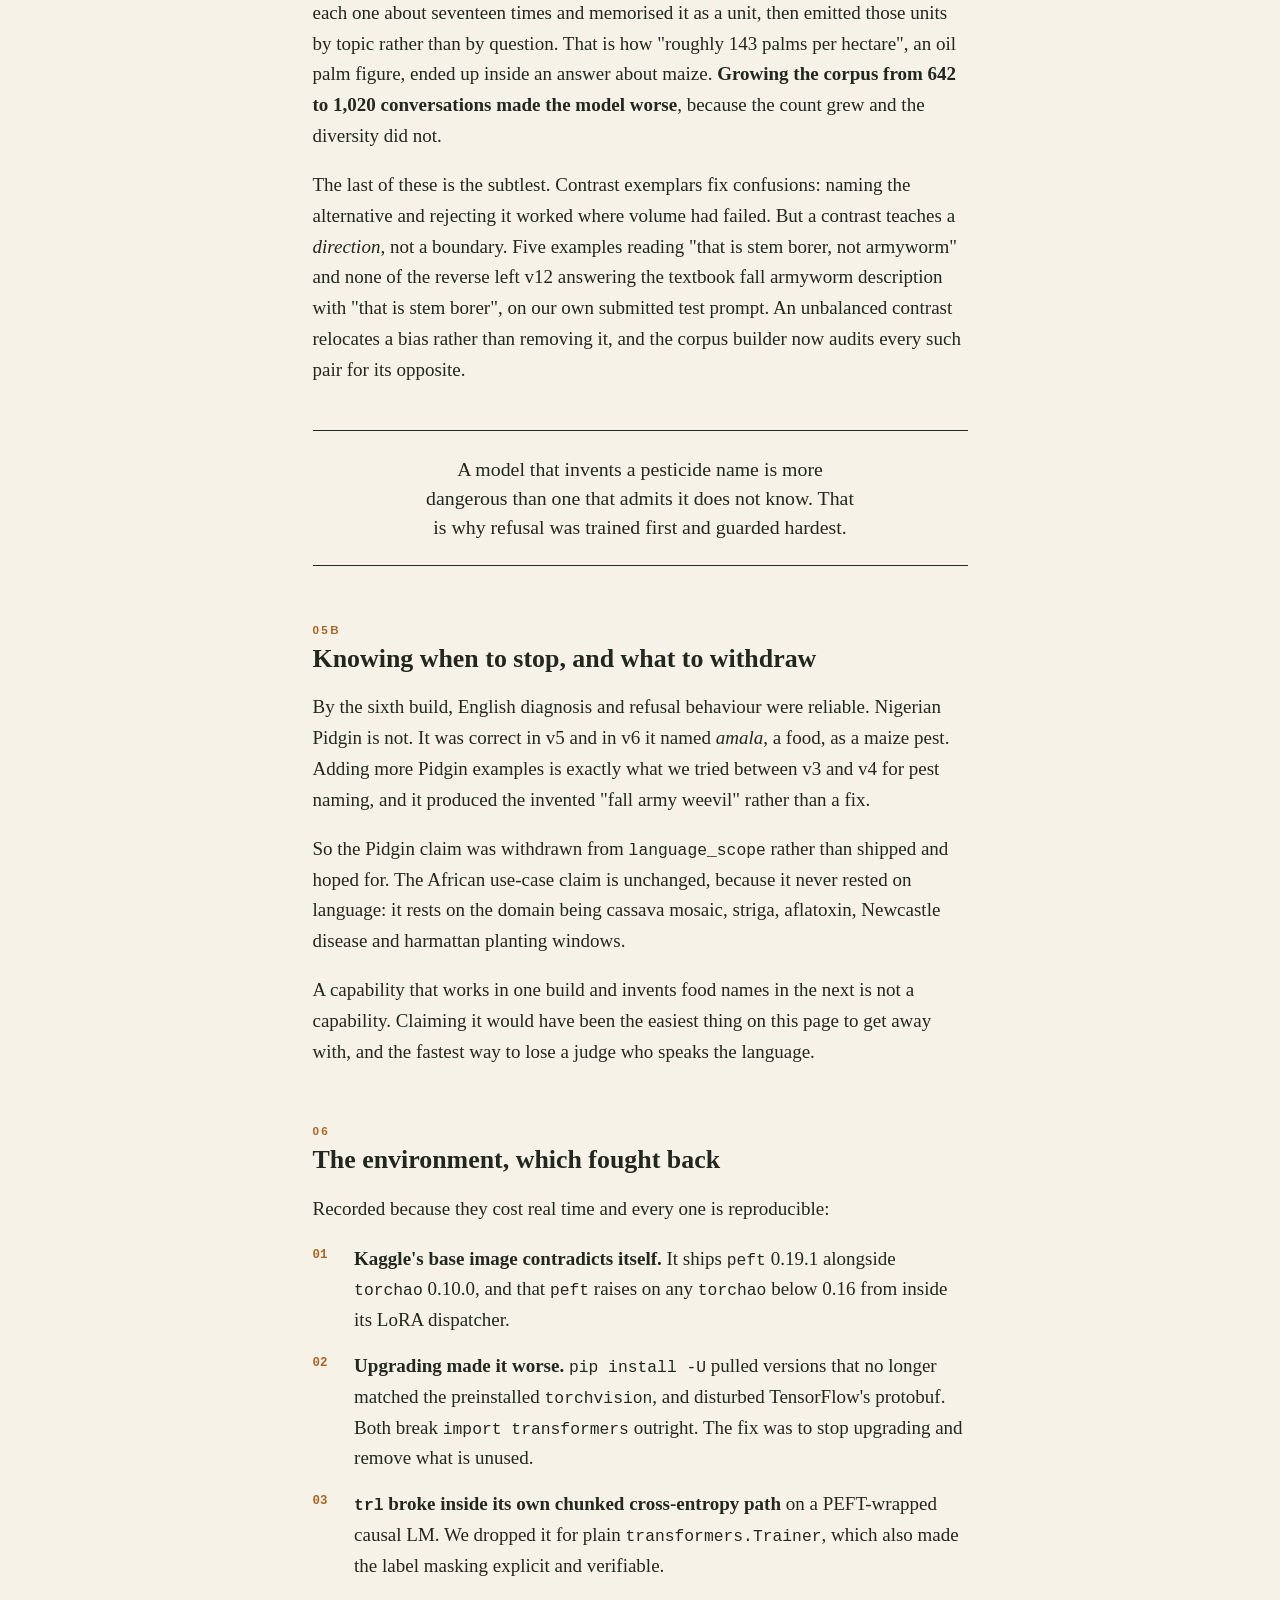
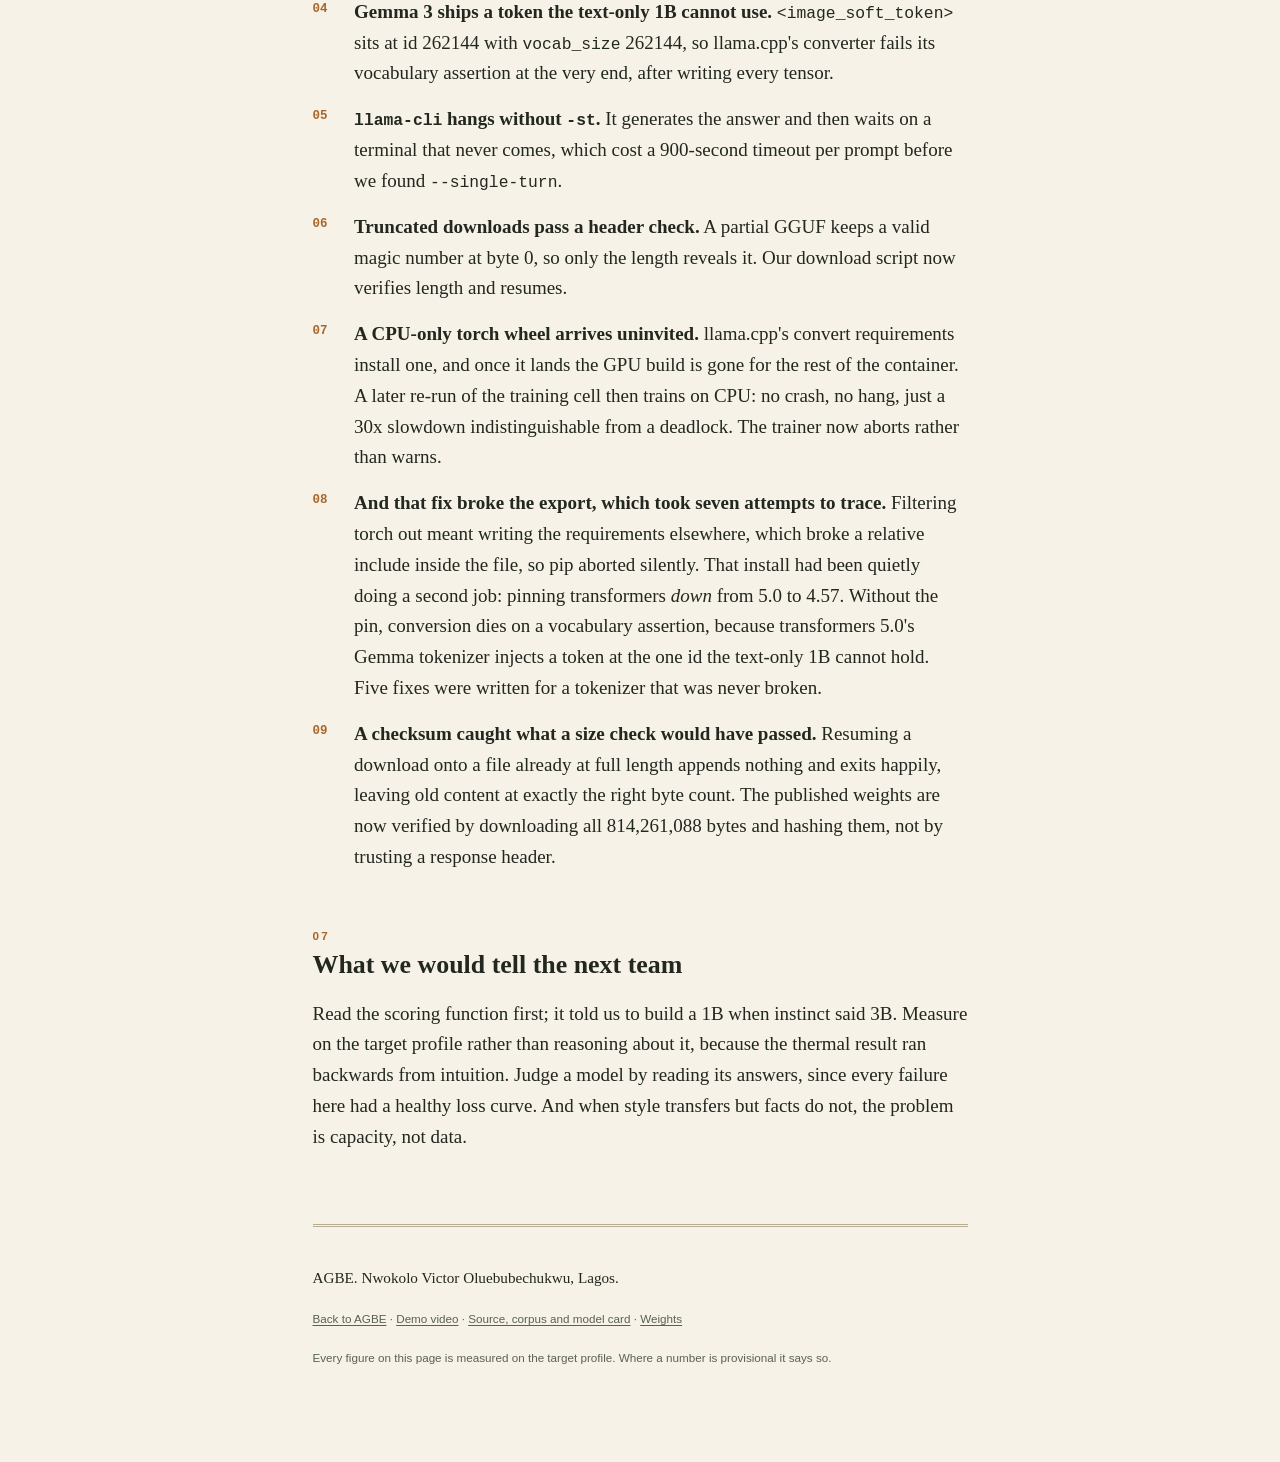
==== commit 04ca8ae8: "remove stale public site wording" ====
--- a/notes/index.html
+++ b/notes/index.html
@@ -66,13 +66,13 @@
       <caption>Fewer threads ran hotter. With only two or three cores loaded the CPU boosts toward its single-core turbo ceiling and per-core temperature spikes. At four or more the all-core power limit caps clocks, spreading the same work cooler. More parallelism, less heat, more throughput.</caption>
     </table>
   </div>
-  <p>At the time we read <code>S_perf</code> as capped at 15 tok/s, which made surplus
+  <p>We initially misread the provisional 15 tok/s reference as a cap, which made surplus
   throughput look free to trade for thermal headroom. In our own harness that appeared
   to recover ten points. <strong>The cap was a misreading</strong>: the published formula is
   <code>100 &times; (TPS<sub>act</sub> &divide; TPS<sub>max</sub>)</code>, so throughput is scored against the
   fastest submission and surplus speed is never worthless. The thermal measurements below
   stand; the trade we thought we were making does not.</p>
-  <p><strong>The official profiler then took them back.</strong> It runs a 512-token prompt-processing pass as well as generation, a much heavier sustained load, and on this i7-10850H that hits 100&deg;C and throttles from a 55&deg;C cold start with the case elevated and a fan running. Pinning to four physical cores, since the Standard Laptop is a four-core machine, made it worse: throughput fell to 14.88 tok/s, below the fifteen token threshold, and it throttled anyway.</p>
+  <p><strong>The official profiler then took them back.</strong> It runs a 512-token prompt-processing pass as well as generation, a much heavier sustained load, and on this i7-10850H that hits 100&deg;C and throttles from a 55&deg;C cold start with the case elevated and a fan running. Pinning to four physical cores, since the Standard Laptop is a four-core machine, made it worse: throughput fell to 14.88 tok/s, below the provisional 15 tok/s reference, and it throttled anyway.</p>
 
   <div class="tablewrap">
     <table>
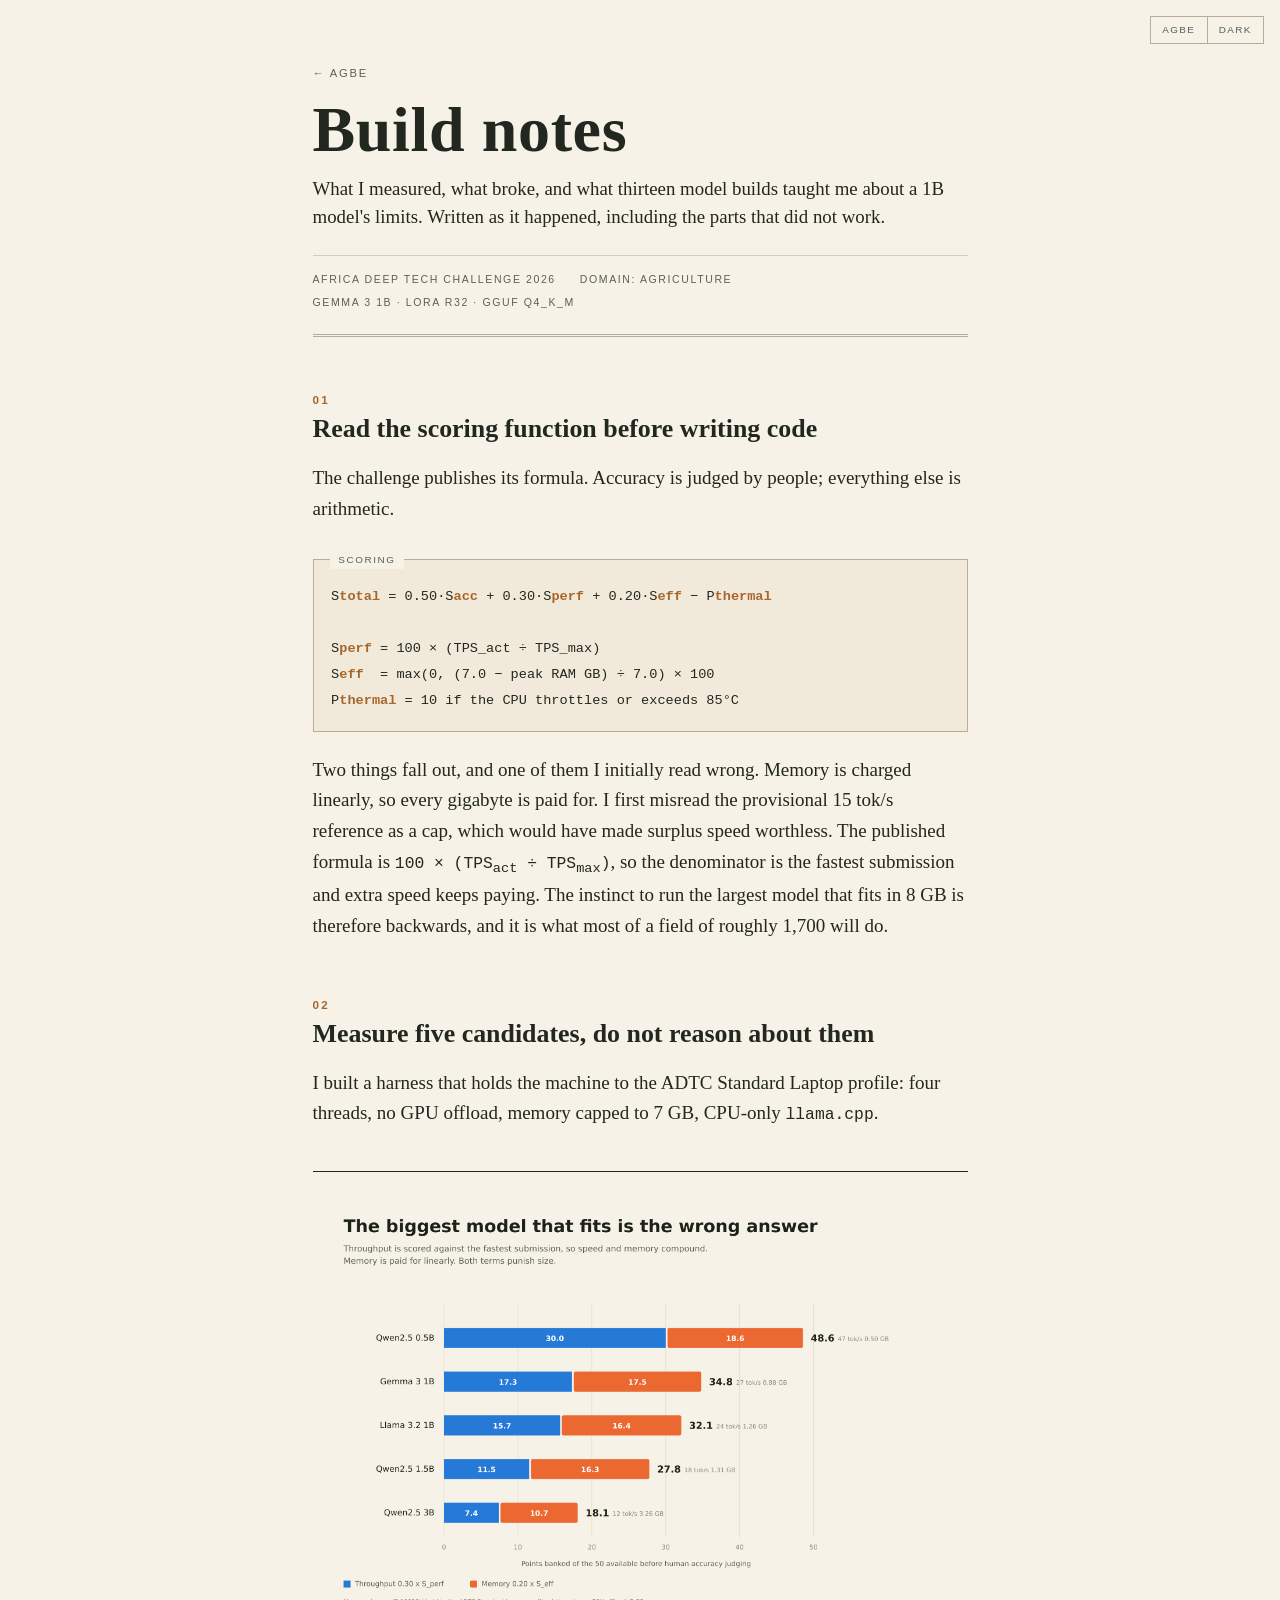
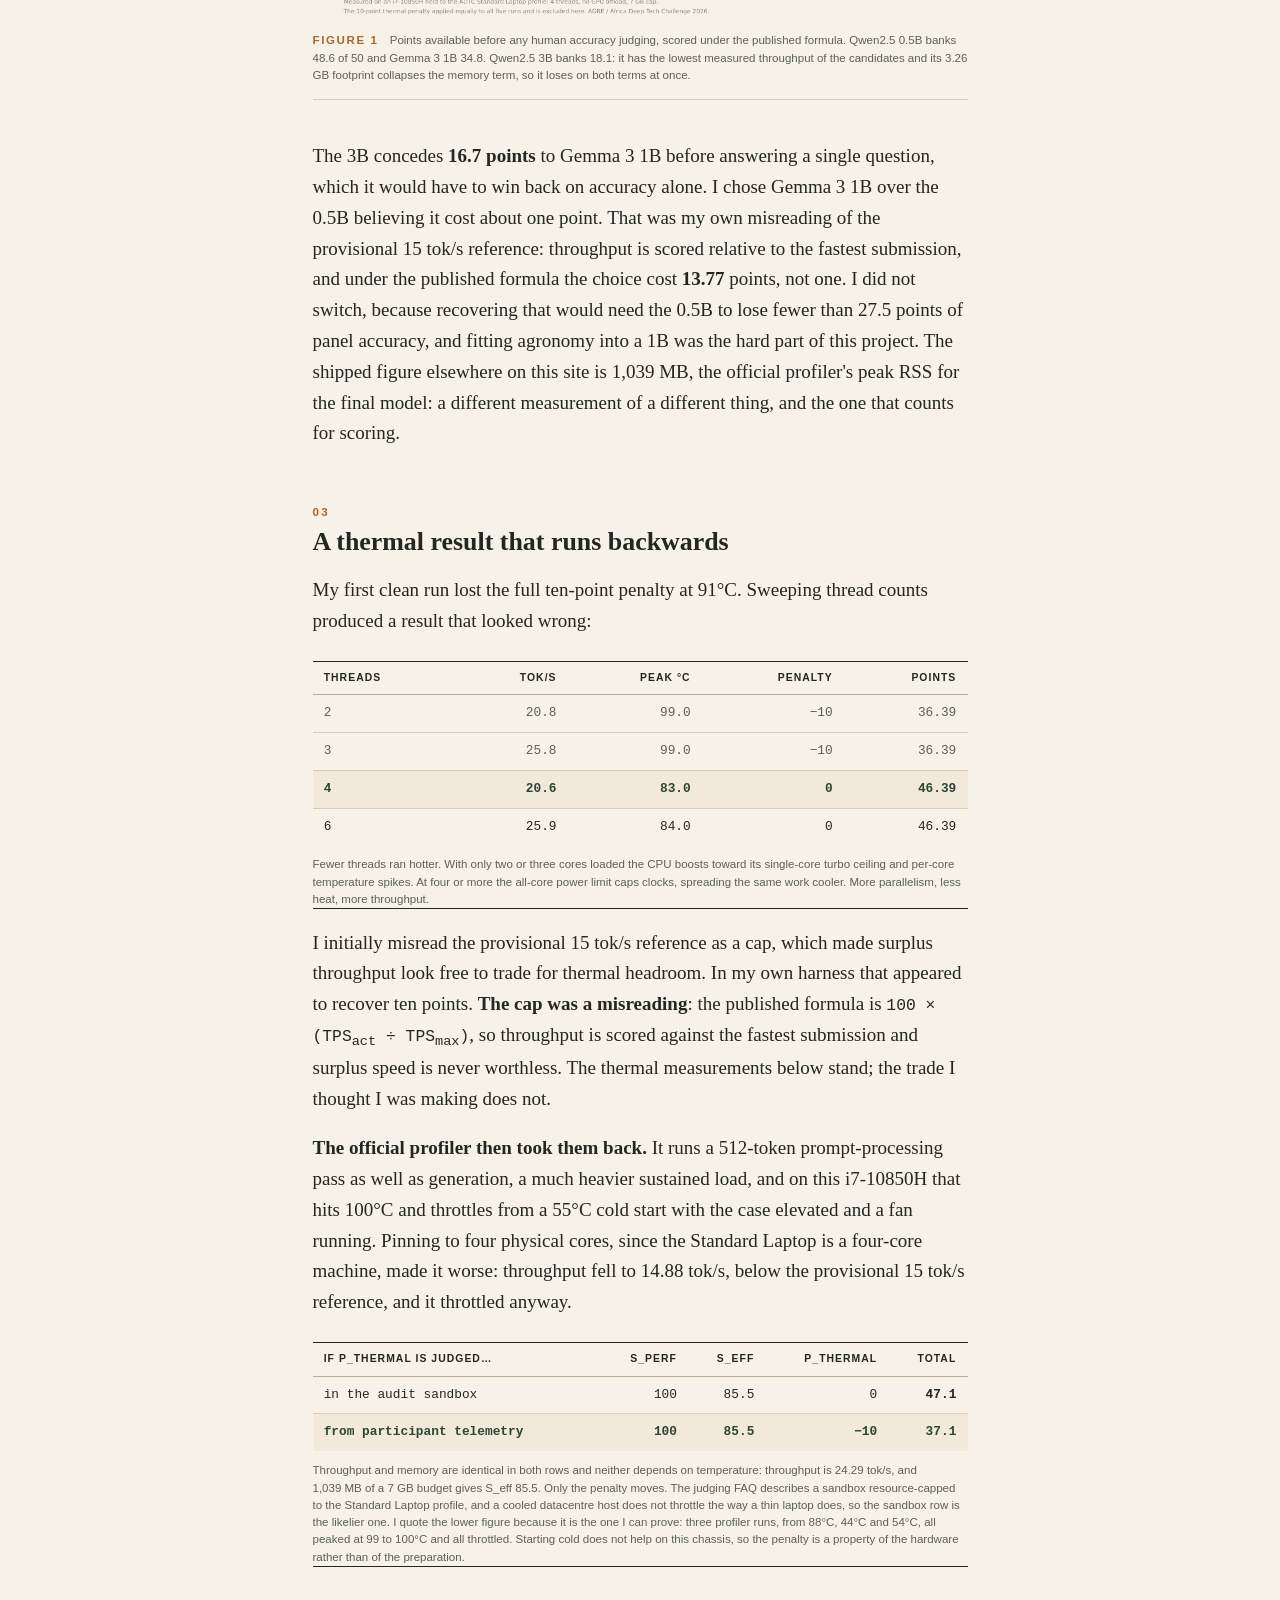
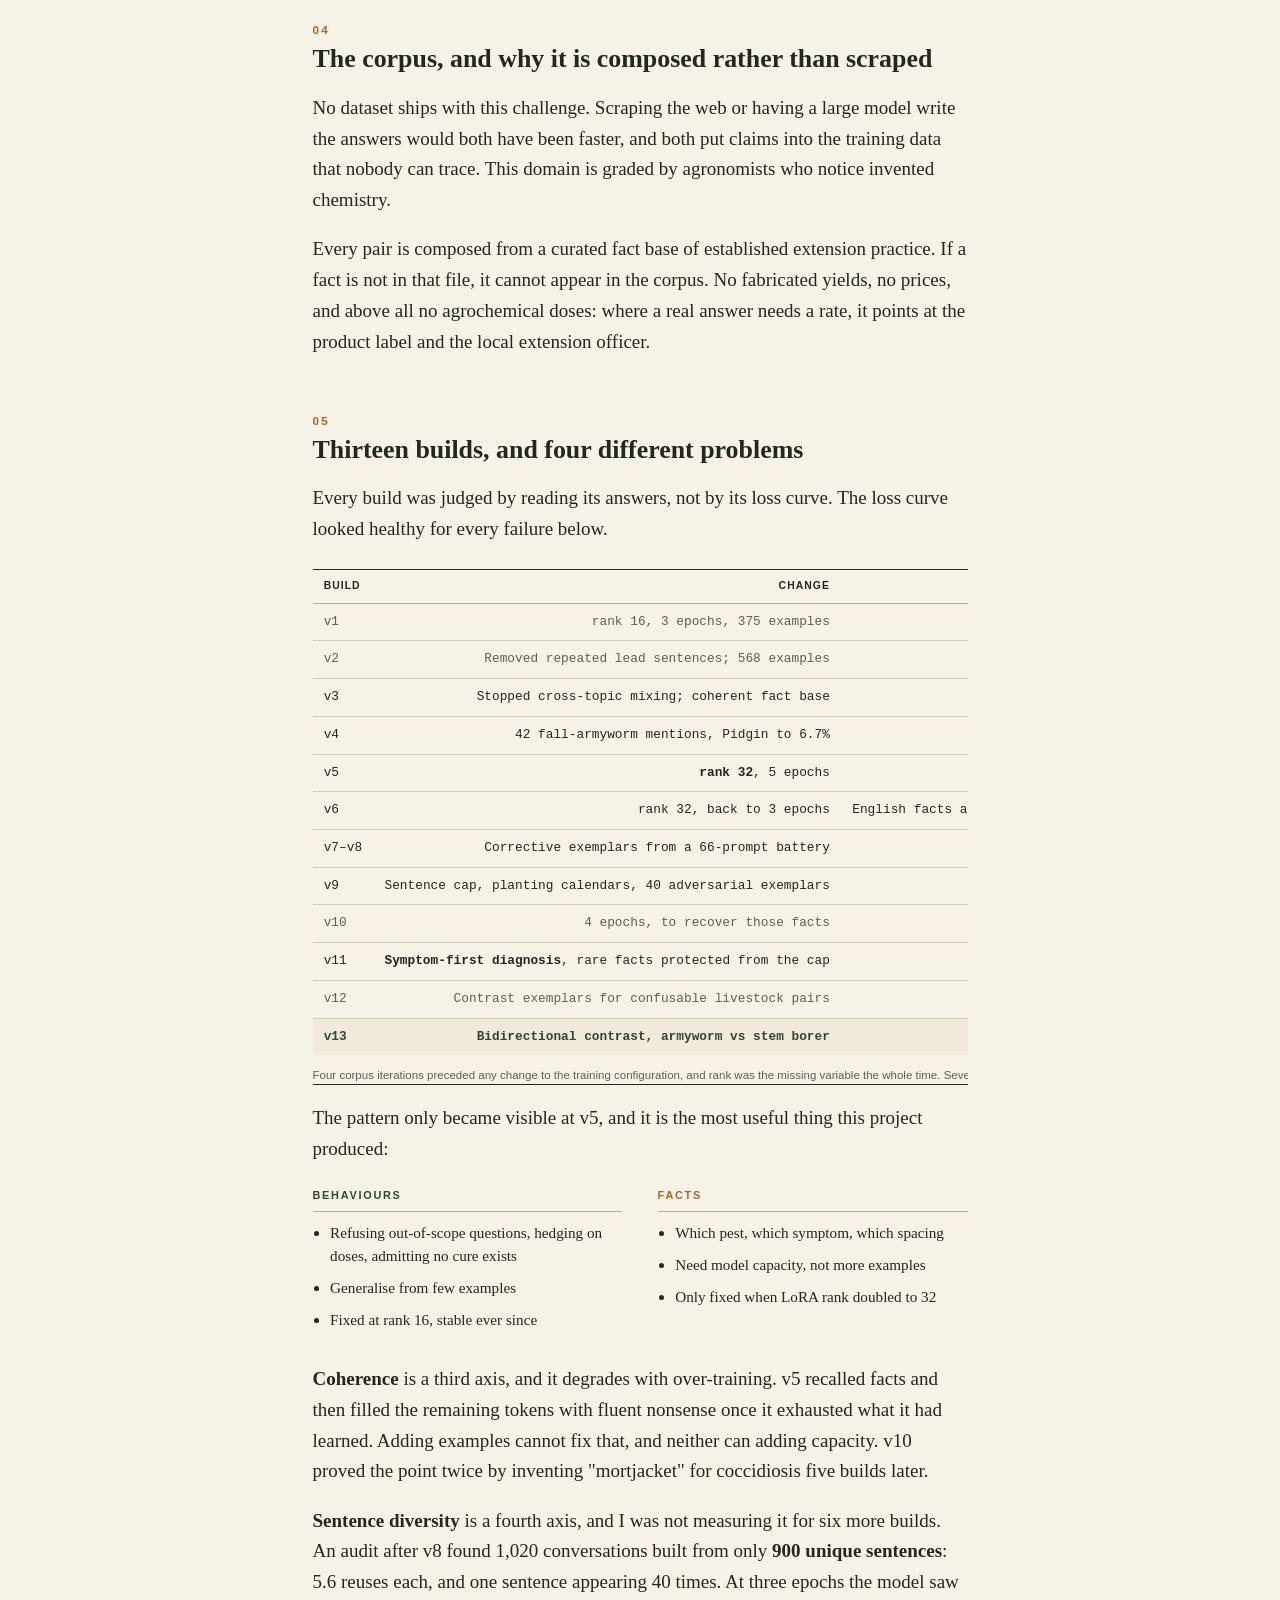
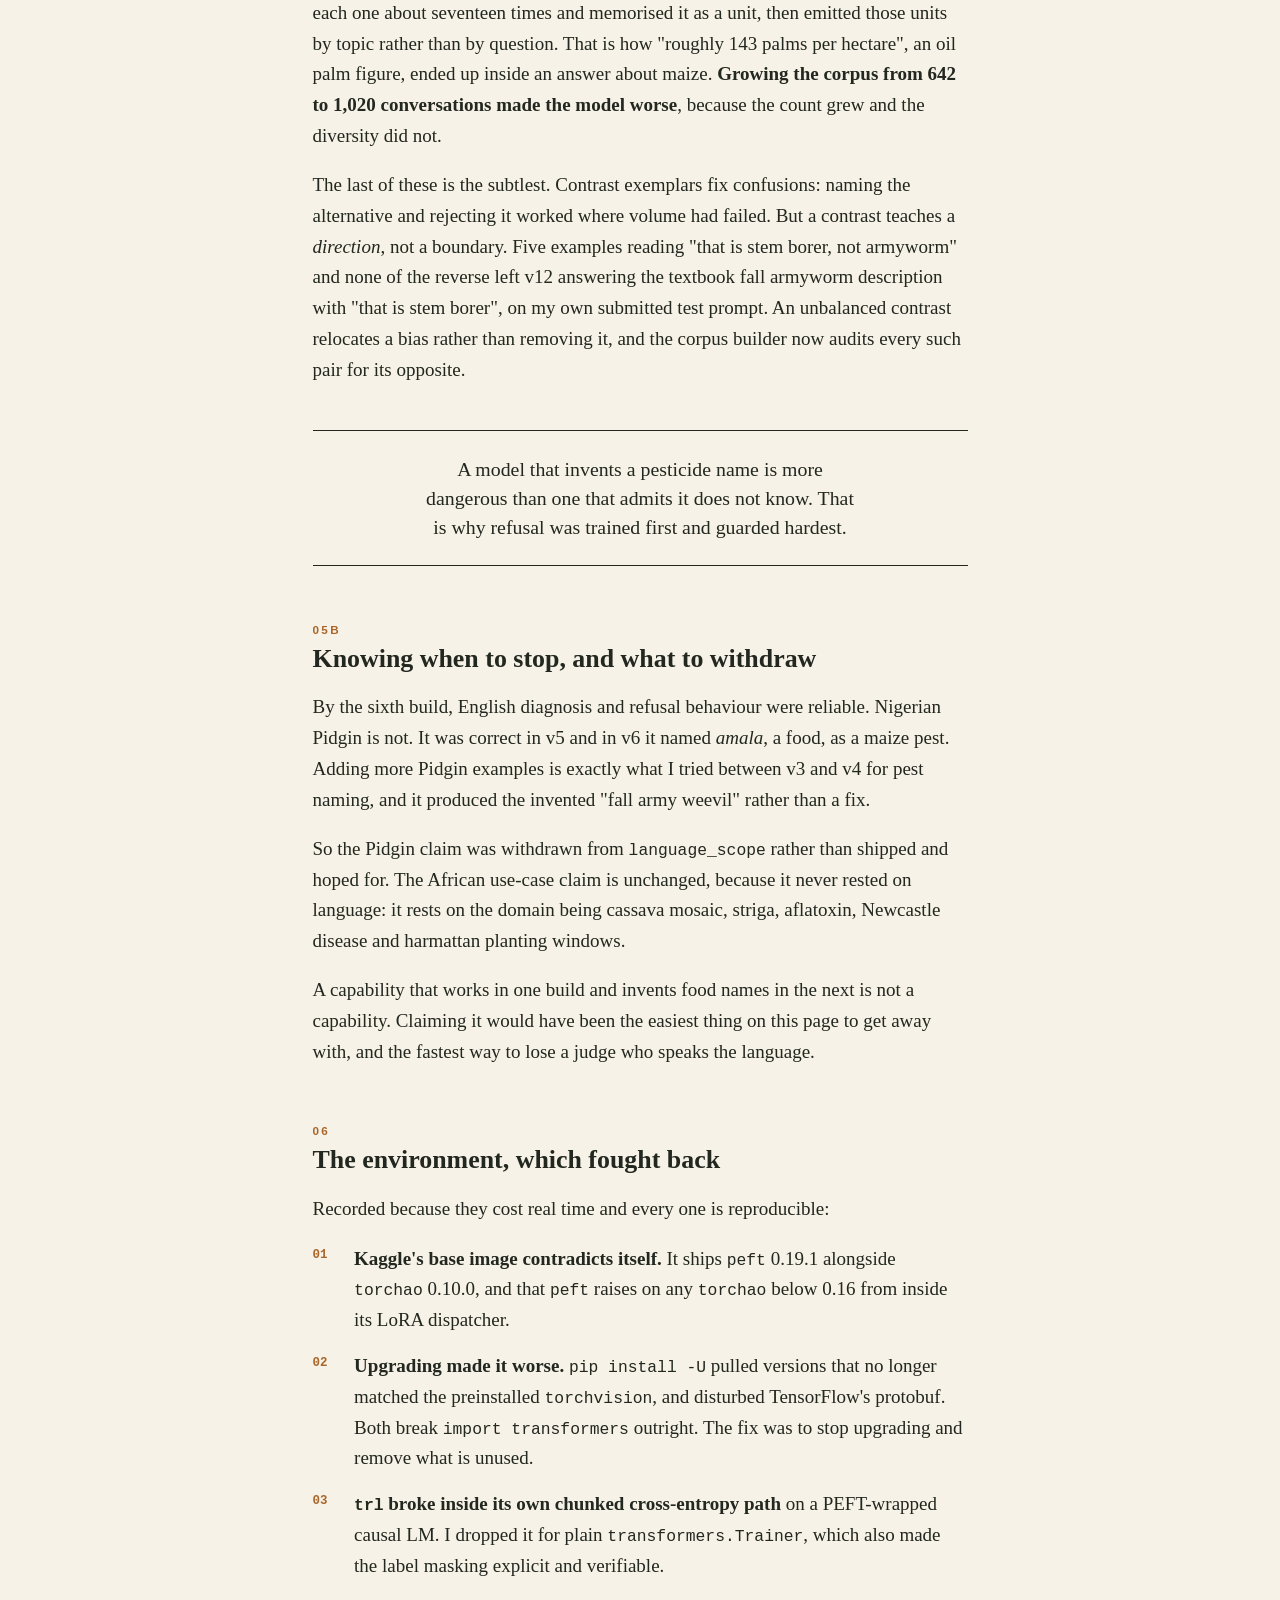
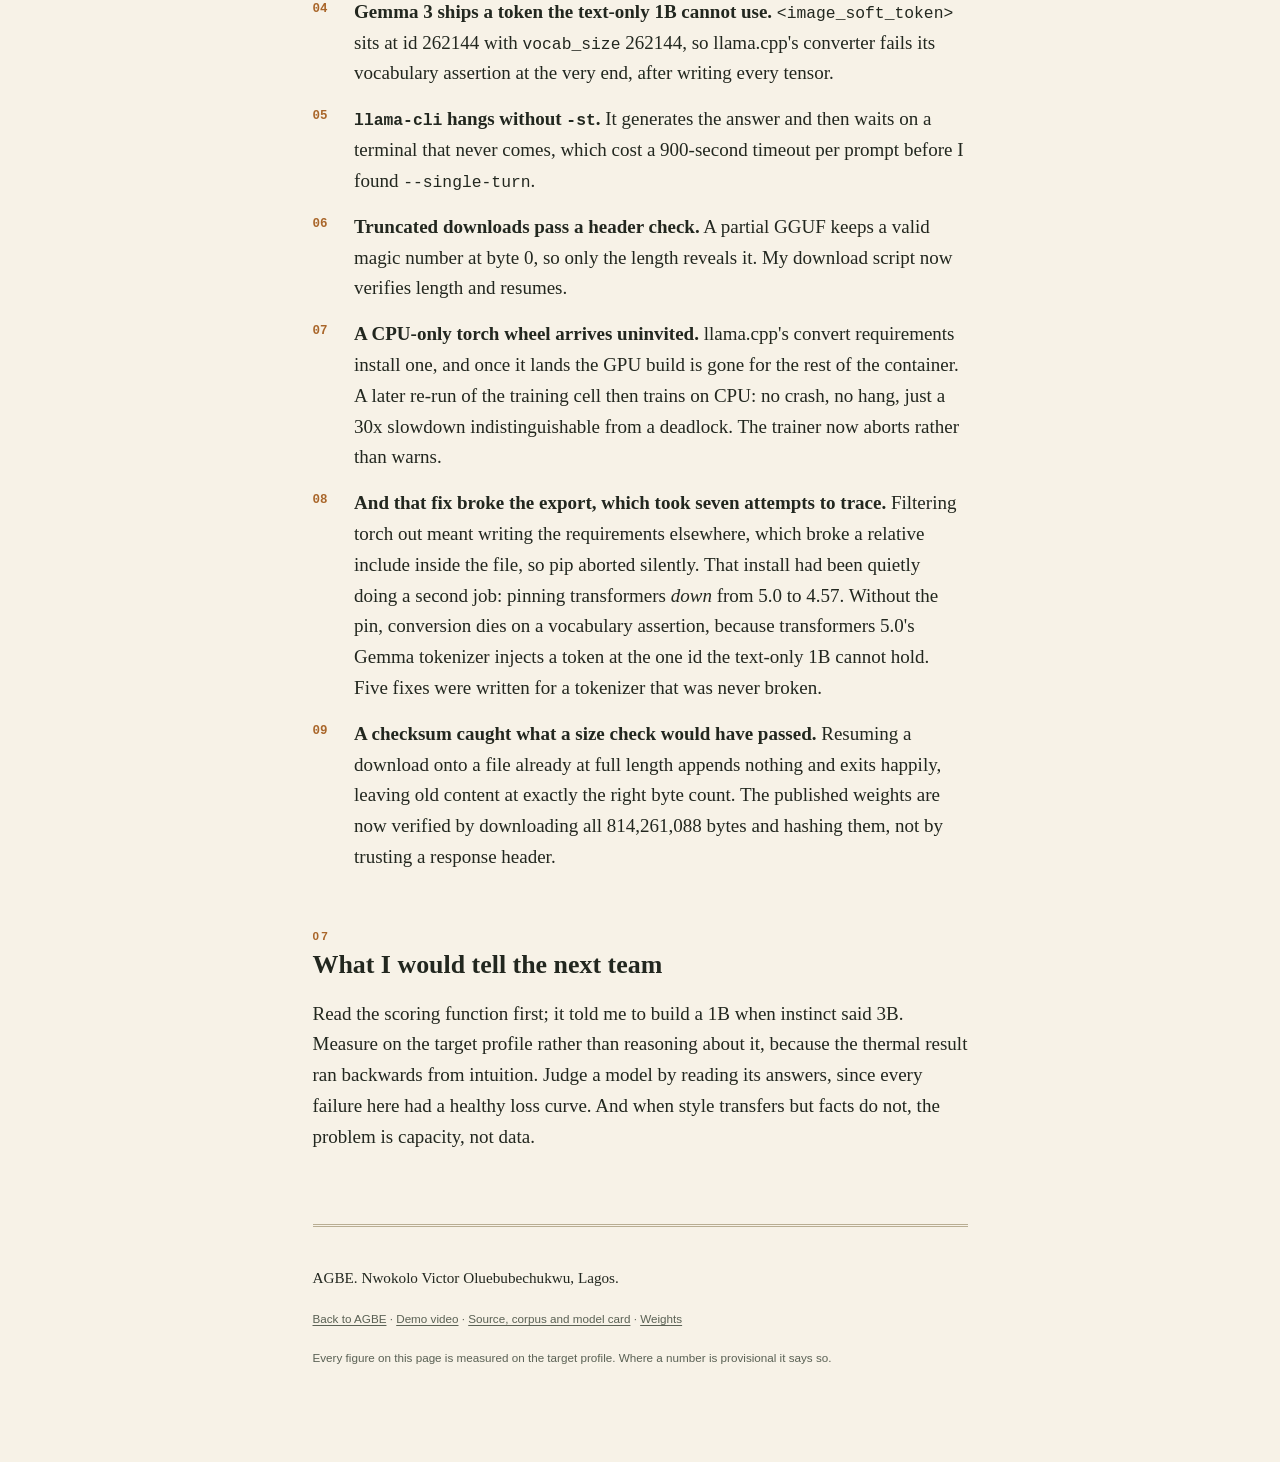
==== commit b4442ef9: "edited  AGBE site wording" ====
--- a/notes/index.html
+++ b/notes/index.html
@@ -4,7 +4,7 @@
 <meta charset="utf-8">
 <meta name="viewport" content="width=device-width, initial-scale=1">
 <title>AGBE build notes</title>
-<meta name="description" content="The engineering log behind AGBE: how the scoring formula picked the model, how the training corpus was built, and what thirteen model builds taught us about what a 1B model can and cannot learn.">
+<meta name="description" content="The engineering log behind AGBE: how the scoring formula picked the model, how the training corpus was built, and what thirteen model builds taught me about what a 1B model can and cannot learn.">
 <link rel="icon" href="/img/mark.svg" type="image/svg+xml">
 <link rel="stylesheet" href="/css/style.css">
 </head>
@@ -20,7 +20,7 @@
   <header class="notes-head">
     <a class="back" href="/">← AGBE</a>
     <h1 class="notes-title">Build notes</h1>
-    <p class="notes-sub">What we measured, what broke, and what thirteen model builds taught us about a 1B model's limits. Written as it happened, including the parts that did not work.</p>
+    <p class="notes-sub">What I measured, what broke, and what thirteen model builds taught me about a 1B model's limits. Written as it happened, including the parts that did not work.</p>
     <div class="hero-meta notes-meta">
       <span>Africa Deep Tech Challenge 2026</span>
       <span>Domain: Agriculture</span>
@@ -40,20 +40,20 @@
 S<span class="hi">eff</span>  = max(0, (7.0 − peak RAM GB) ÷ 7.0) × 100
 P<span class="hi">thermal</span> = 10 if the CPU throttles or exceeds 85°C</pre>
   </div>
-  <p>Two things fall out, and one of them we initially read wrong. Memory is charged linearly, so every gigabyte is paid for. We first misread the provisional 15 tok/s reference as a cap, which would have made surplus speed worthless. The published formula is <code>100 &times; (TPS<sub>act</sub> &divide; TPS<sub>max</sub>)</code>, so the denominator is the fastest submission and extra speed keeps paying. The instinct to run the largest model that fits in 8 GB is therefore backwards, and it is what most of a field of roughly 1,700 will do.</p>
+  <p>Two things fall out, and one of them I initially read wrong. Memory is charged linearly, so every gigabyte is paid for. I first misread the provisional 15 tok/s reference as a cap, which would have made surplus speed worthless. The published formula is <code>100 &times; (TPS<sub>act</sub> &divide; TPS<sub>max</sub>)</code>, so the denominator is the fastest submission and extra speed keeps paying. The instinct to run the largest model that fits in 8 GB is therefore backwards, and it is what most of a field of roughly 1,700 will do.</p>
 
   <h2>02</h2>
   <p class="h2sub">Measure five candidates, do not reason about them</p>
-  <p>We built a harness that holds the machine to the ADTC Standard Laptop profile: four threads, no GPU offload, memory capped to 7 GB, CPU-only <code>llama.cpp</code>.</p>
+  <p>I built a harness that holds the machine to the ADTC Standard Laptop profile: four threads, no GPU offload, memory capped to 7 GB, CPU-only <code>llama.cpp</code>.</p>
   <figure class="plate chart">
     <img src="/img/score-curve.png" loading="lazy" alt="Stacked bar chart of five models by engineering points.">
     <figcaption><span class="pn">Figure 1</span> Points available before any human accuracy judging, scored under the published formula. Qwen2.5 0.5B banks 48.6 of 50 and Gemma 3 1B 34.8. Qwen2.5 3B banks 18.1: it has the lowest measured throughput of the candidates and its 3.26 GB footprint collapses the memory term, so it loses on both terms at once.</figcaption>
   </figure>
-  <p>The 3B concedes <strong>16.7 points</strong> to Gemma 3 1B before answering a single question, which it would have to win back on accuracy alone. We chose Gemma 3 1B over the 0.5B believing it cost about one point. That was our own misreading of the provisional 15 tok/s reference: throughput is scored relative to the fastest submission, and under the published formula the choice cost <strong>13.77</strong> points, not one. We did not switch, because recovering that would need the 0.5B to lose fewer than 27.5 points of panel accuracy, and fitting agronomy into a 1B was the hard part of this project. The shipped figure elsewhere on this site is 1,039 MB, the official profiler's peak RSS for the final model: a different measurement of a different thing, and the one that counts for scoring.</p>
+  <p>The 3B concedes <strong>16.7 points</strong> to Gemma 3 1B before answering a single question, which it would have to win back on accuracy alone. I chose Gemma 3 1B over the 0.5B believing it cost about one point. That was my own misreading of the provisional 15 tok/s reference: throughput is scored relative to the fastest submission, and under the published formula the choice cost <strong>13.77</strong> points, not one. I did not switch, because recovering that would need the 0.5B to lose fewer than 27.5 points of panel accuracy, and fitting agronomy into a 1B was the hard part of this project. The shipped figure elsewhere on this site is 1,039 MB, the official profiler's peak RSS for the final model: a different measurement of a different thing, and the one that counts for scoring.</p>
 
   <h2>03</h2>
   <p class="h2sub">A thermal result that runs backwards</p>
-  <p>Our first clean run lost the full ten-point penalty at 91°C. Sweeping thread counts produced a result that looked wrong:</p>
+  <p>My first clean run lost the full ten-point penalty at 91°C. Sweeping thread counts produced a result that looked wrong:</p>
   <div class="tablewrap">
     <table>
       <thead><tr><th>Threads</th><th>tok/s</th><th>Peak °C</th><th>Penalty</th><th>Points</th></tr></thead>
@@ -66,12 +66,12 @@
       <caption>Fewer threads ran hotter. With only two or three cores loaded the CPU boosts toward its single-core turbo ceiling and per-core temperature spikes. At four or more the all-core power limit caps clocks, spreading the same work cooler. More parallelism, less heat, more throughput.</caption>
     </table>
   </div>
-  <p>We initially misread the provisional 15 tok/s reference as a cap, which made surplus
-  throughput look free to trade for thermal headroom. In our own harness that appeared
+  <p>I initially misread the provisional 15 tok/s reference as a cap, which made surplus
+  throughput look free to trade for thermal headroom. In my own harness that appeared
   to recover ten points. <strong>The cap was a misreading</strong>: the published formula is
   <code>100 &times; (TPS<sub>act</sub> &divide; TPS<sub>max</sub>)</code>, so throughput is scored against the
   fastest submission and surplus speed is never worthless. The thermal measurements below
-  stand; the trade we thought we were making does not.</p>
+  stand; the trade I thought I was making does not.</p>
   <p><strong>The official profiler then took them back.</strong> It runs a 512-token prompt-processing pass as well as generation, a much heavier sustained load, and on this i7-10850H that hits 100&deg;C and throttles from a 55&deg;C cold start with the case elevated and a fan running. Pinning to four physical cores, since the Standard Laptop is a four-core machine, made it worse: throughput fell to 14.88 tok/s, below the provisional 15 tok/s reference, and it throttled anyway.</p>
 
   <div class="tablewrap">
@@ -81,7 +81,7 @@
         <tr><td>in the audit sandbox</td><td>100</td><td>85.5</td><td>0</td><td><strong>47.1</strong></td></tr>
         <tr class="pick"><td>from participant telemetry</td><td>100</td><td>85.5</td><td>&minus;10</td><td><strong>37.1</strong></td></tr>
       </tbody>
-      <caption>Throughput and memory are identical in both rows and neither depends on temperature: throughput is 24.29 tok/s, and 1,039&nbsp;MB of a 7&nbsp;GB budget gives S_eff 85.5. Only the penalty moves. The judging FAQ describes a sandbox resource-capped to the Standard Laptop profile, and a cooled datacentre host does not throttle the way a thin laptop does, so the sandbox row is the likelier one. We quote the lower figure because it is the one we can prove: three profiler runs, from 88&deg;C, 44&deg;C and 54&deg;C, all peaked at 99 to 100&deg;C and all throttled. Starting cold does not help on this chassis, so the penalty is a property of the hardware rather than of the preparation.</caption>
+      <caption>Throughput and memory are identical in both rows and neither depends on temperature: throughput is 24.29 tok/s, and 1,039&nbsp;MB of a 7&nbsp;GB budget gives S_eff 85.5. Only the penalty moves. The judging FAQ describes a sandbox resource-capped to the Standard Laptop profile, and a cooled datacentre host does not throttle the way a thin laptop does, so the sandbox row is the likelier one. I quote the lower figure because it is the one I can prove: three profiler runs, from 88&deg;C, 44&deg;C and 54&deg;C, all peaked at 99 to 100&deg;C and all throttled. Starting cold does not help on this chassis, so the penalty is a property of the hardware rather than of the preparation.</caption>
     </table>
   </div>
 
@@ -98,7 +98,7 @@
     <table>
       <thead><tr><th>Build</th><th>Change</th><th>Result</th></tr></thead>
       <tbody>
-        <tr class="fail"><td>v1</td><td>rank 16, 3 epochs, 375 examples</td><td>Learned our answer scaffolding, not the agronomy. Told a parent to take a feverish child to an extension officer.</td></tr>
+        <tr class="fail"><td>v1</td><td>rank 16, 3 epochs, 375 examples</td><td>Learned my answer scaffolding, not the agronomy. Told a parent to take a feverish child to an extension officer.</td></tr>
         <tr class="fail"><td>v2</td><td>Removed repeated lead sentences; 568 examples</td><td>Stapled unrelated facts together, because the generator padded answers with other topics' facts.</td></tr>
         <tr><td>v3</td><td>Stopped cross-topic mixing; coherent fact base</td><td>Refusal and timing correct. Pest wrong ("pod borers"); Pidgin answered in English.</td></tr>
         <tr><td>v4</td><td>42 fall-armyworm mentions, Pidgin to 6.7%</td><td>Invented "fall army weevil". More examples did not fix a confusion.</td></tr>
@@ -109,9 +109,9 @@
         <tr class="fail"><td>v10</td><td>4 epochs, to recover those facts</td><td>Recovered some, and began inventing vocabulary: "mortjacket" for coccidiosis. The v5 failure again. Reverted.</td></tr>
         <tr><td>v11</td><td><strong>Symptom-first diagnosis</strong>, rare facts protected from the cap</td><td>Diagnosis 7/12 &rarr; 10/12. The corpus had only ever asked about <em>named</em> diseases, never about symptoms.</td></tr>
         <tr class="fail"><td>v12</td><td>Contrast exemplars for confusable livestock pairs</td><td>Gained one livestock prompt, gave back safety leaks. Rejected.</td></tr>
-        <tr class="pick"><td><strong>v13</strong></td><td><strong>Bidirectional</strong> contrast, armyworm vs stem borer</td><td><strong>Shipped.</strong> 49/66, zero safety leaks, and it names fall armyworm on our own submitted prompt where v11 and v12 both said stem borer.</td></tr>
+        <tr class="pick"><td><strong>v13</strong></td><td><strong>Bidirectional</strong> contrast, armyworm vs stem borer</td><td><strong>Shipped.</strong> 49/66, zero safety leaks, and it names fall armyworm on my own submitted prompt where v11 and v12 both said stem borer.</td></tr>
       </tbody>
-      <caption>Four corpus iterations preceded any change to the training configuration, and rank was the missing variable the whole time. Seven builds later the same shape recurred: we were counting conversations when what the model actually sees is sentences.</caption>
+      <caption>Four corpus iterations preceded any change to the training configuration, and rank was the missing variable the whole time. Seven builds later the same shape recurred: I was counting conversations when what the model actually sees is sentences.</caption>
     </table>
   </div>
 
@@ -137,9 +137,9 @@
   </div>
   <p><strong>Coherence</strong> is a third axis, and it degrades with over-training. v5 recalled facts and then filled the remaining tokens with fluent nonsense once it exhausted what it had learned. Adding examples cannot fix that, and neither can adding capacity. v10 proved the point twice by inventing "mortjacket" for coccidiosis five builds later.</p>
 
-  <p><strong>Sentence diversity</strong> is a fourth axis, and we were not measuring it for six more builds. An audit after v8 found 1,020 conversations built from only <strong>900 unique sentences</strong>: 5.6 reuses each, and one sentence appearing 40 times. At three epochs the model saw each one about seventeen times and memorised it as a unit, then emitted those units by topic rather than by question. That is how "roughly 143 palms per hectare", an oil palm figure, ended up inside an answer about maize. <strong>Growing the corpus from 642 to 1,020 conversations made the model worse</strong>, because the count grew and the diversity did not.</p>
+  <p><strong>Sentence diversity</strong> is a fourth axis, and I was not measuring it for six more builds. An audit after v8 found 1,020 conversations built from only <strong>900 unique sentences</strong>: 5.6 reuses each, and one sentence appearing 40 times. At three epochs the model saw each one about seventeen times and memorised it as a unit, then emitted those units by topic rather than by question. That is how "roughly 143 palms per hectare", an oil palm figure, ended up inside an answer about maize. <strong>Growing the corpus from 642 to 1,020 conversations made the model worse</strong>, because the count grew and the diversity did not.</p>
 
-  <p>The last of these is the subtlest. Contrast exemplars fix confusions: naming the alternative and rejecting it worked where volume had failed. But a contrast teaches a <em>direction</em>, not a boundary. Five examples reading "that is stem borer, not armyworm" and none of the reverse left v12 answering the textbook fall armyworm description with "that is stem borer", on our own submitted test prompt. An unbalanced contrast relocates a bias rather than removing it, and the corpus builder now audits every such pair for its opposite.</p>
+  <p>The last of these is the subtlest. Contrast exemplars fix confusions: naming the alternative and rejecting it worked where volume had failed. But a contrast teaches a <em>direction</em>, not a boundary. Five examples reading "that is stem borer, not armyworm" and none of the reverse left v12 answering the textbook fall armyworm description with "that is stem borer", on my own submitted test prompt. An unbalanced contrast relocates a bias rather than removing it, and the corpus builder now audits every such pair for its opposite.</p>
 
   <blockquote class="pull">
     A model that invents a pesticide name is more dangerous than one that admits it does not know. That is why refusal was trained first and guarded hardest.
@@ -147,7 +147,7 @@
 
   <h2>05b</h2>
   <p class="h2sub">Knowing when to stop, and what to withdraw</p>
-  <p>By the sixth build, English diagnosis and refusal behaviour were reliable. Nigerian Pidgin is not. It was correct in v5 and in v6 it named <em>amala</em>, a food, as a maize pest. Adding more Pidgin examples is exactly what we tried between v3 and v4 for pest naming, and it produced the invented "fall army weevil" rather than a fix.</p>
+  <p>By the sixth build, English diagnosis and refusal behaviour were reliable. Nigerian Pidgin is not. It was correct in v5 and in v6 it named <em>amala</em>, a food, as a maize pest. Adding more Pidgin examples is exactly what I tried between v3 and v4 for pest naming, and it produced the invented "fall army weevil" rather than a fix.</p>
   <p>So the Pidgin claim was withdrawn from <code>language_scope</code> rather than shipped and hoped for. The African use-case claim is unchanged, because it never rested on language: it rests on the domain being cassava mosaic, striga, aflatoxin, Newcastle disease and harmattan planting windows.</p>
   <p>A capability that works in one build and invents food names in the next is not a capability. Claiming it would have been the easiest thing on this page to get away with, and the fastest way to lose a judge who speaks the language.</p>
 
@@ -157,18 +157,18 @@
   <ol class="steps">
     <li><strong>Kaggle's base image contradicts itself.</strong> It ships <code>peft</code> 0.19.1 alongside <code>torchao</code> 0.10.0, and that <code>peft</code> raises on any <code>torchao</code> below 0.16 from inside its LoRA dispatcher.</li>
     <li><strong>Upgrading made it worse.</strong> <code>pip install -U</code> pulled versions that no longer matched the preinstalled <code>torchvision</code>, and disturbed TensorFlow's protobuf. Both break <code>import transformers</code> outright. The fix was to stop upgrading and remove what is unused.</li>
-    <li><strong><code>trl</code> broke inside its own chunked cross-entropy path</strong> on a PEFT-wrapped causal LM. We dropped it for plain <code>transformers.Trainer</code>, which also made the label masking explicit and verifiable.</li>
+    <li><strong><code>trl</code> broke inside its own chunked cross-entropy path</strong> on a PEFT-wrapped causal LM. I dropped it for plain <code>transformers.Trainer</code>, which also made the label masking explicit and verifiable.</li>
     <li><strong>Gemma 3 ships a token the text-only 1B cannot use.</strong> <code>&lt;image_soft_token&gt;</code> sits at id 262144 with <code>vocab_size</code> 262144, so llama.cpp's converter fails its vocabulary assertion at the very end, after writing every tensor.</li>
-    <li><strong><code>llama-cli</code> hangs without <code>-st</code>.</strong> It generates the answer and then waits on a terminal that never comes, which cost a 900-second timeout per prompt before we found <code>--single-turn</code>.</li>
-    <li><strong>Truncated downloads pass a header check.</strong> A partial GGUF keeps a valid magic number at byte 0, so only the length reveals it. Our download script now verifies length and resumes.</li>
+    <li><strong><code>llama-cli</code> hangs without <code>-st</code>.</strong> It generates the answer and then waits on a terminal that never comes, which cost a 900-second timeout per prompt before I found <code>--single-turn</code>.</li>
+    <li><strong>Truncated downloads pass a header check.</strong> A partial GGUF keeps a valid magic number at byte 0, so only the length reveals it. My download script now verifies length and resumes.</li>
     <li><strong>A CPU-only torch wheel arrives uninvited.</strong> llama.cpp's convert requirements install one, and once it lands the GPU build is gone for the rest of the container. A later re-run of the training cell then trains on CPU: no crash, no hang, just a 30x slowdown indistinguishable from a deadlock. The trainer now aborts rather than warns.</li>
     <li><strong>And that fix broke the export, which took seven attempts to trace.</strong> Filtering torch out meant writing the requirements elsewhere, which broke a relative include inside the file, so pip aborted silently. That install had been quietly doing a second job: pinning transformers <em>down</em> from 5.0 to 4.57. Without the pin, conversion dies on a vocabulary assertion, because transformers 5.0's Gemma tokenizer injects a token at the one id the text-only 1B cannot hold. Five fixes were written for a tokenizer that was never broken.</li>
     <li><strong>A checksum caught what a size check would have passed.</strong> Resuming a download onto a file already at full length appends nothing and exits happily, leaving old content at exactly the right byte count. The published weights are now verified by downloading all 814,261,088 bytes and hashing them, not by trusting a response header.</li>
   </ol>
 
   <h2>07</h2>
-  <p class="h2sub">What we would tell the next team</p>
-  <p>Read the scoring function first; it told us to build a 1B when instinct said 3B. Measure on the target profile rather than reasoning about it, because the thermal result ran backwards from intuition. Judge a model by reading its answers, since every failure here had a healthy loss curve. And when style transfers but facts do not, the problem is capacity, not data.</p>
+  <p class="h2sub">What I would tell the next team</p>
+  <p>Read the scoring function first; it told me to build a 1B when instinct said 3B. Measure on the target profile rather than reasoning about it, because the thermal result ran backwards from intuition. Judge a model by reading its answers, since every failure here had a healthy loss curve. And when style transfers but facts do not, the problem is capacity, not data.</p>
 
   <footer>
     <p class="sig">AGBE. Nwokolo Victor Oluebubechukwu, Lagos.</p>
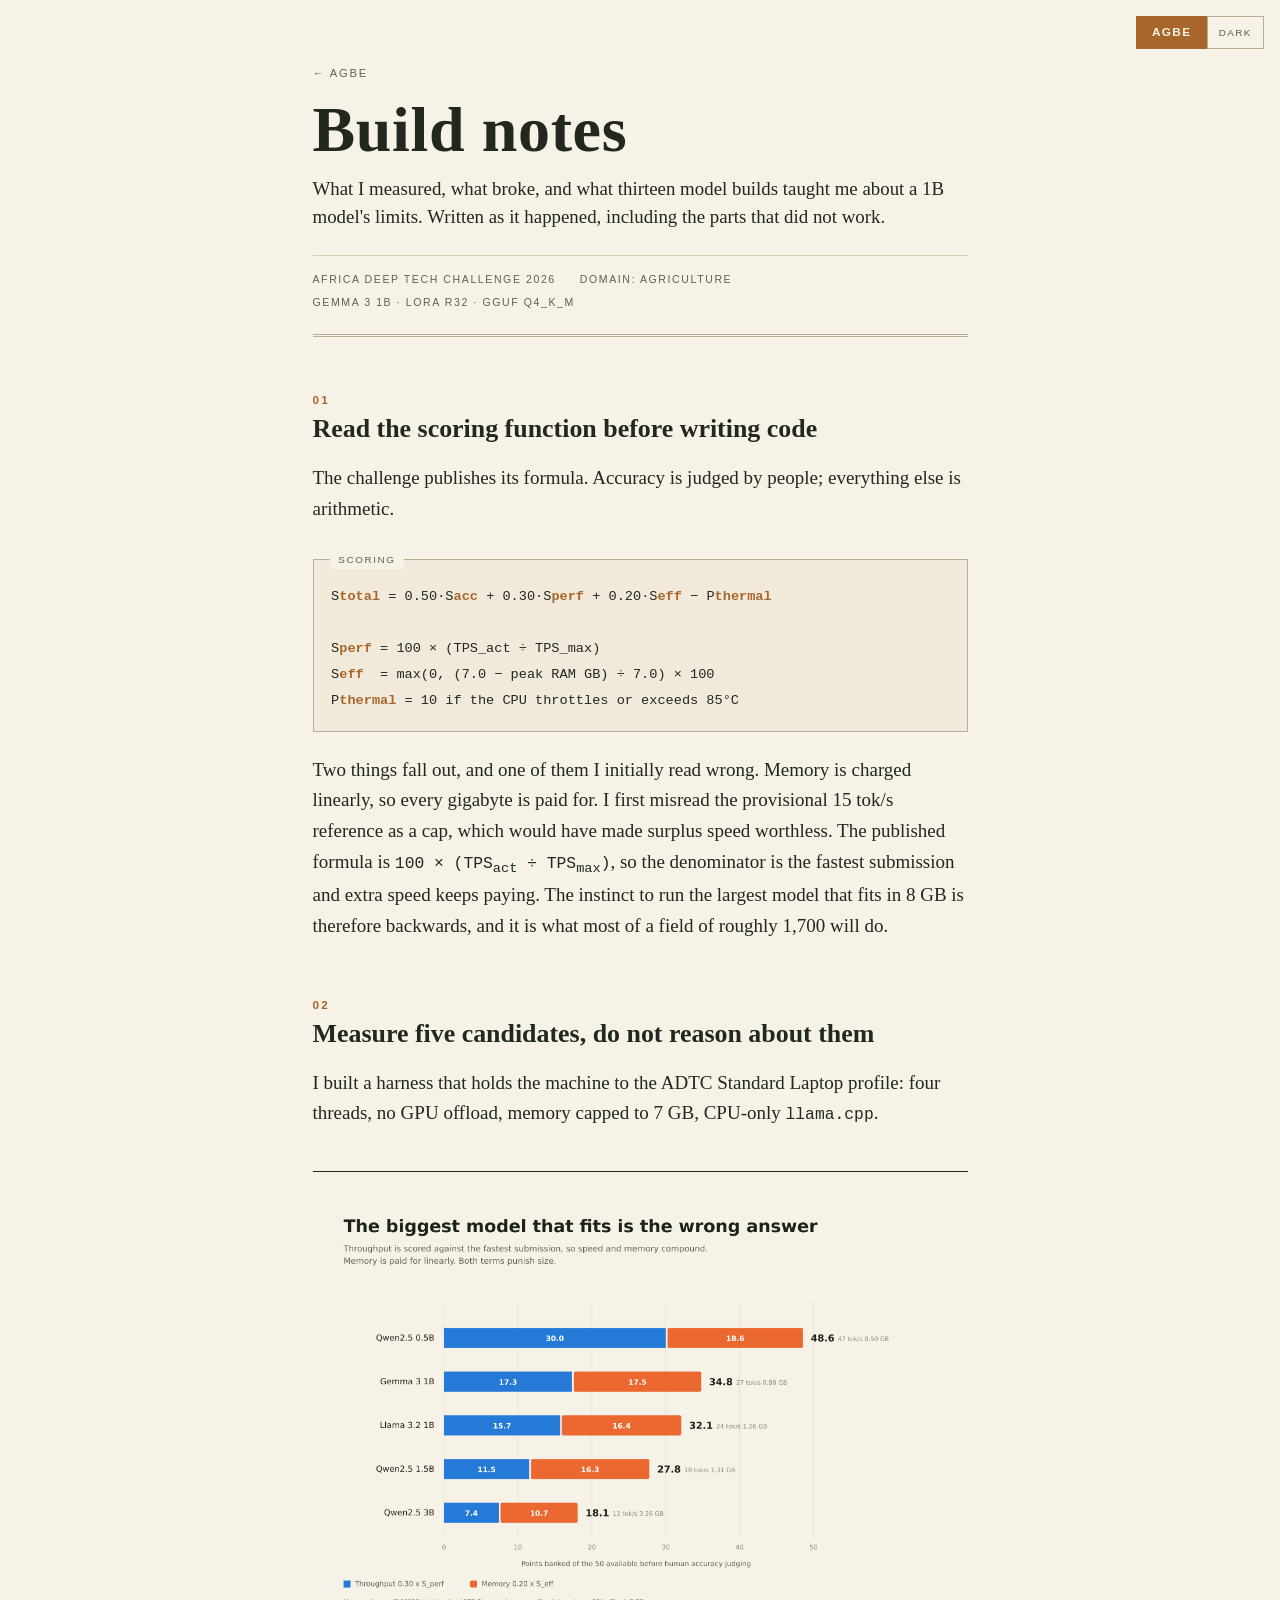
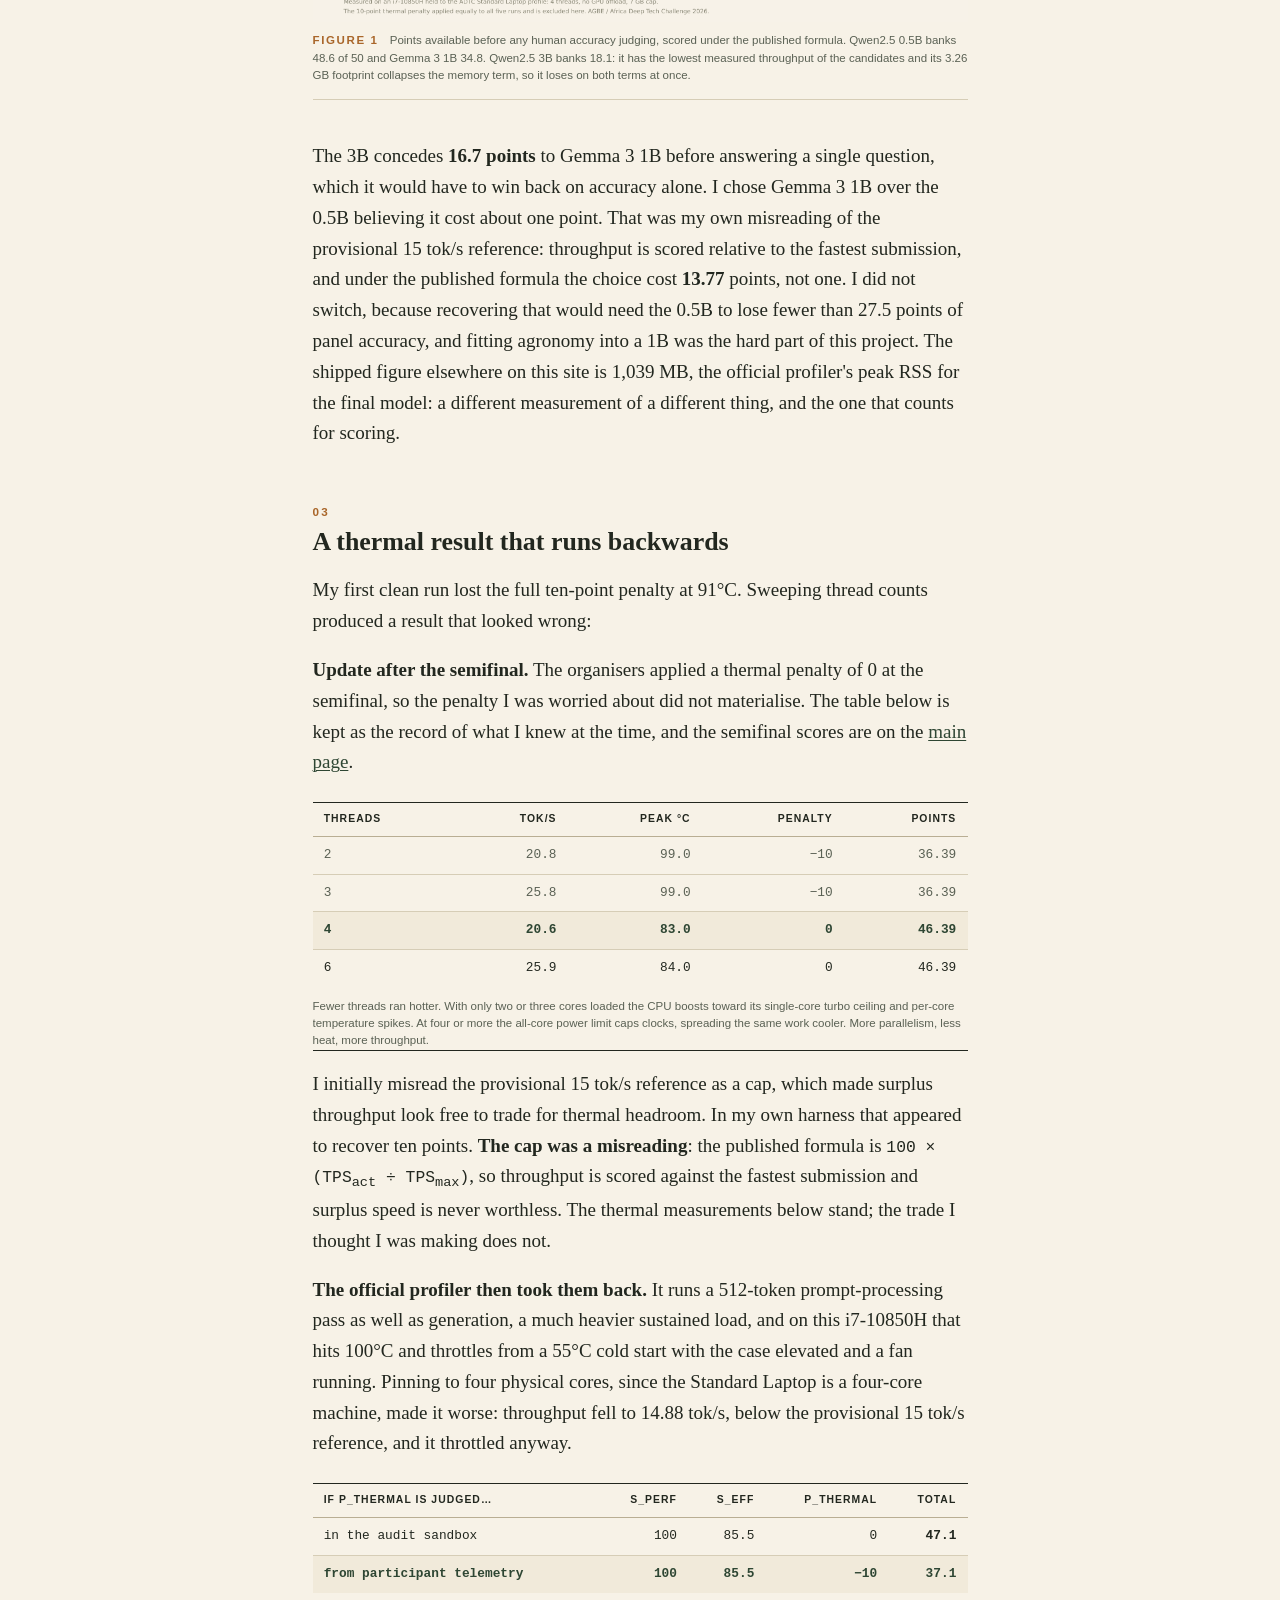
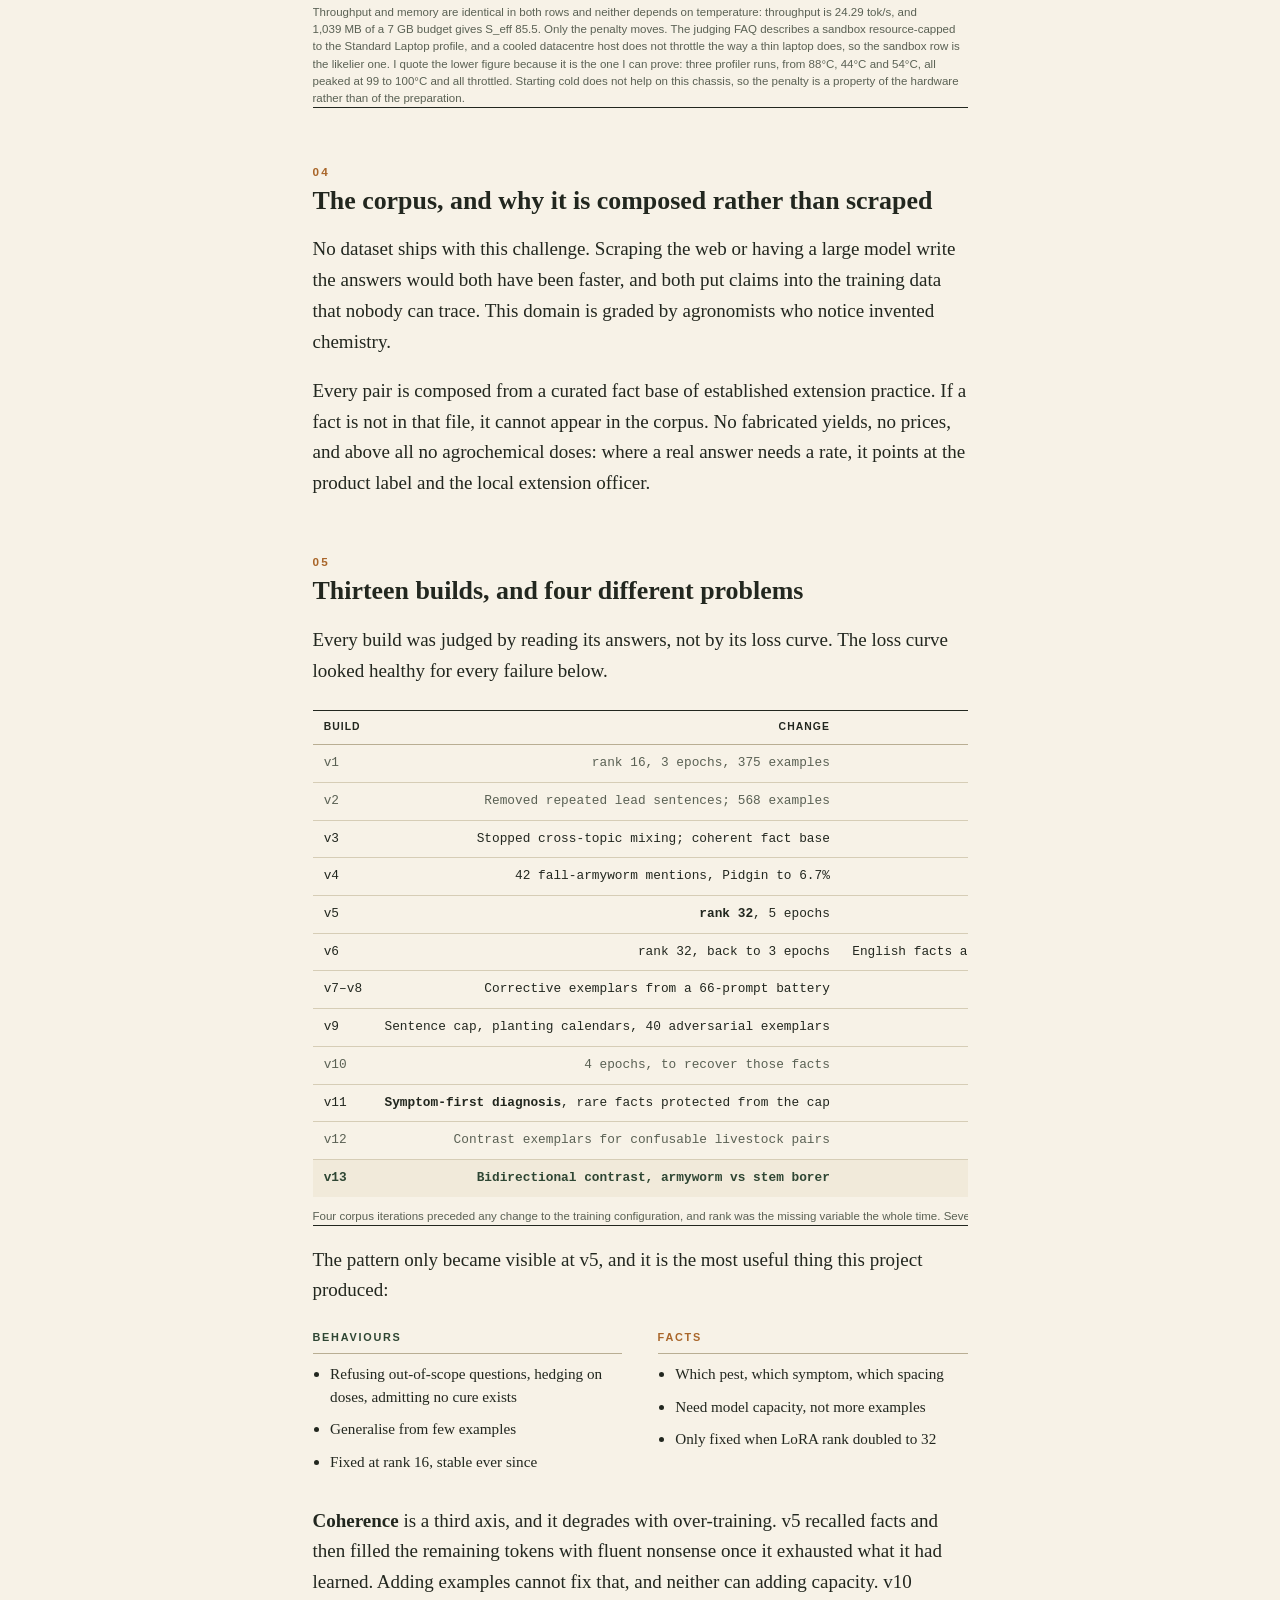
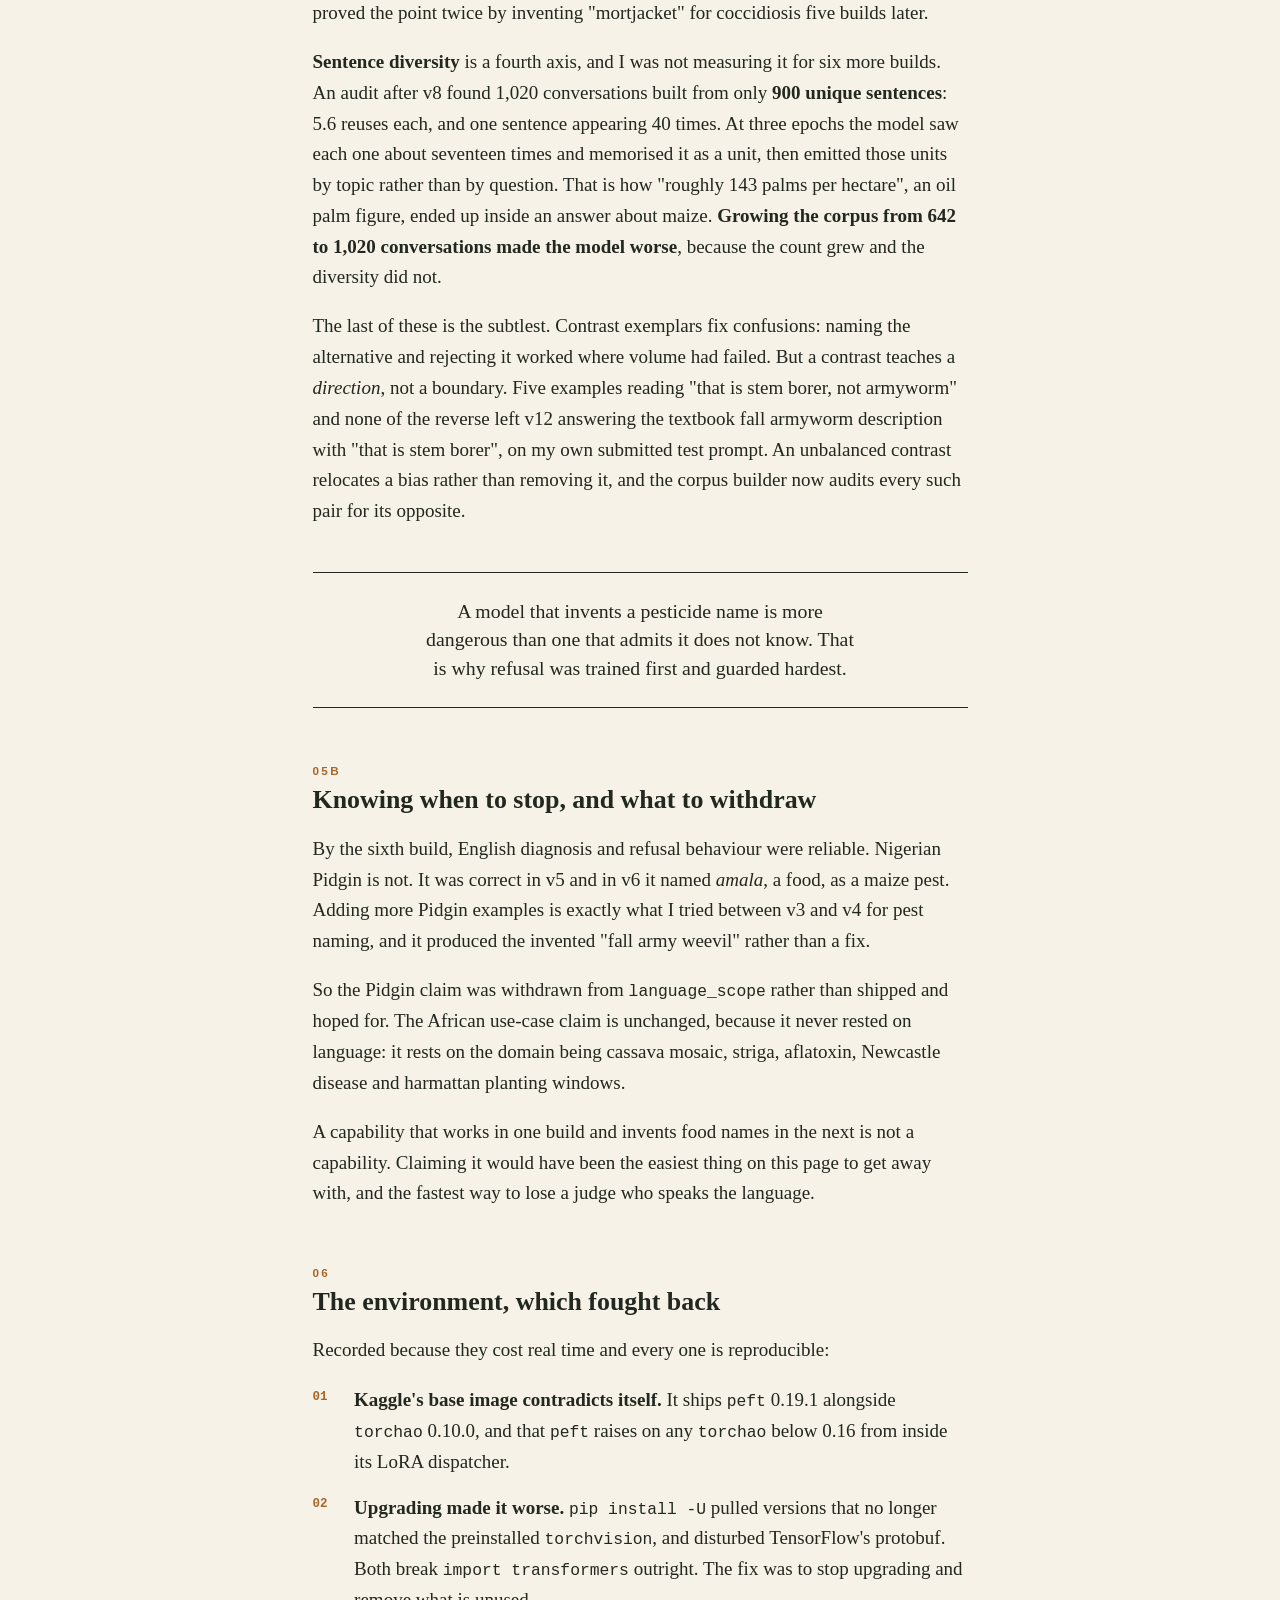
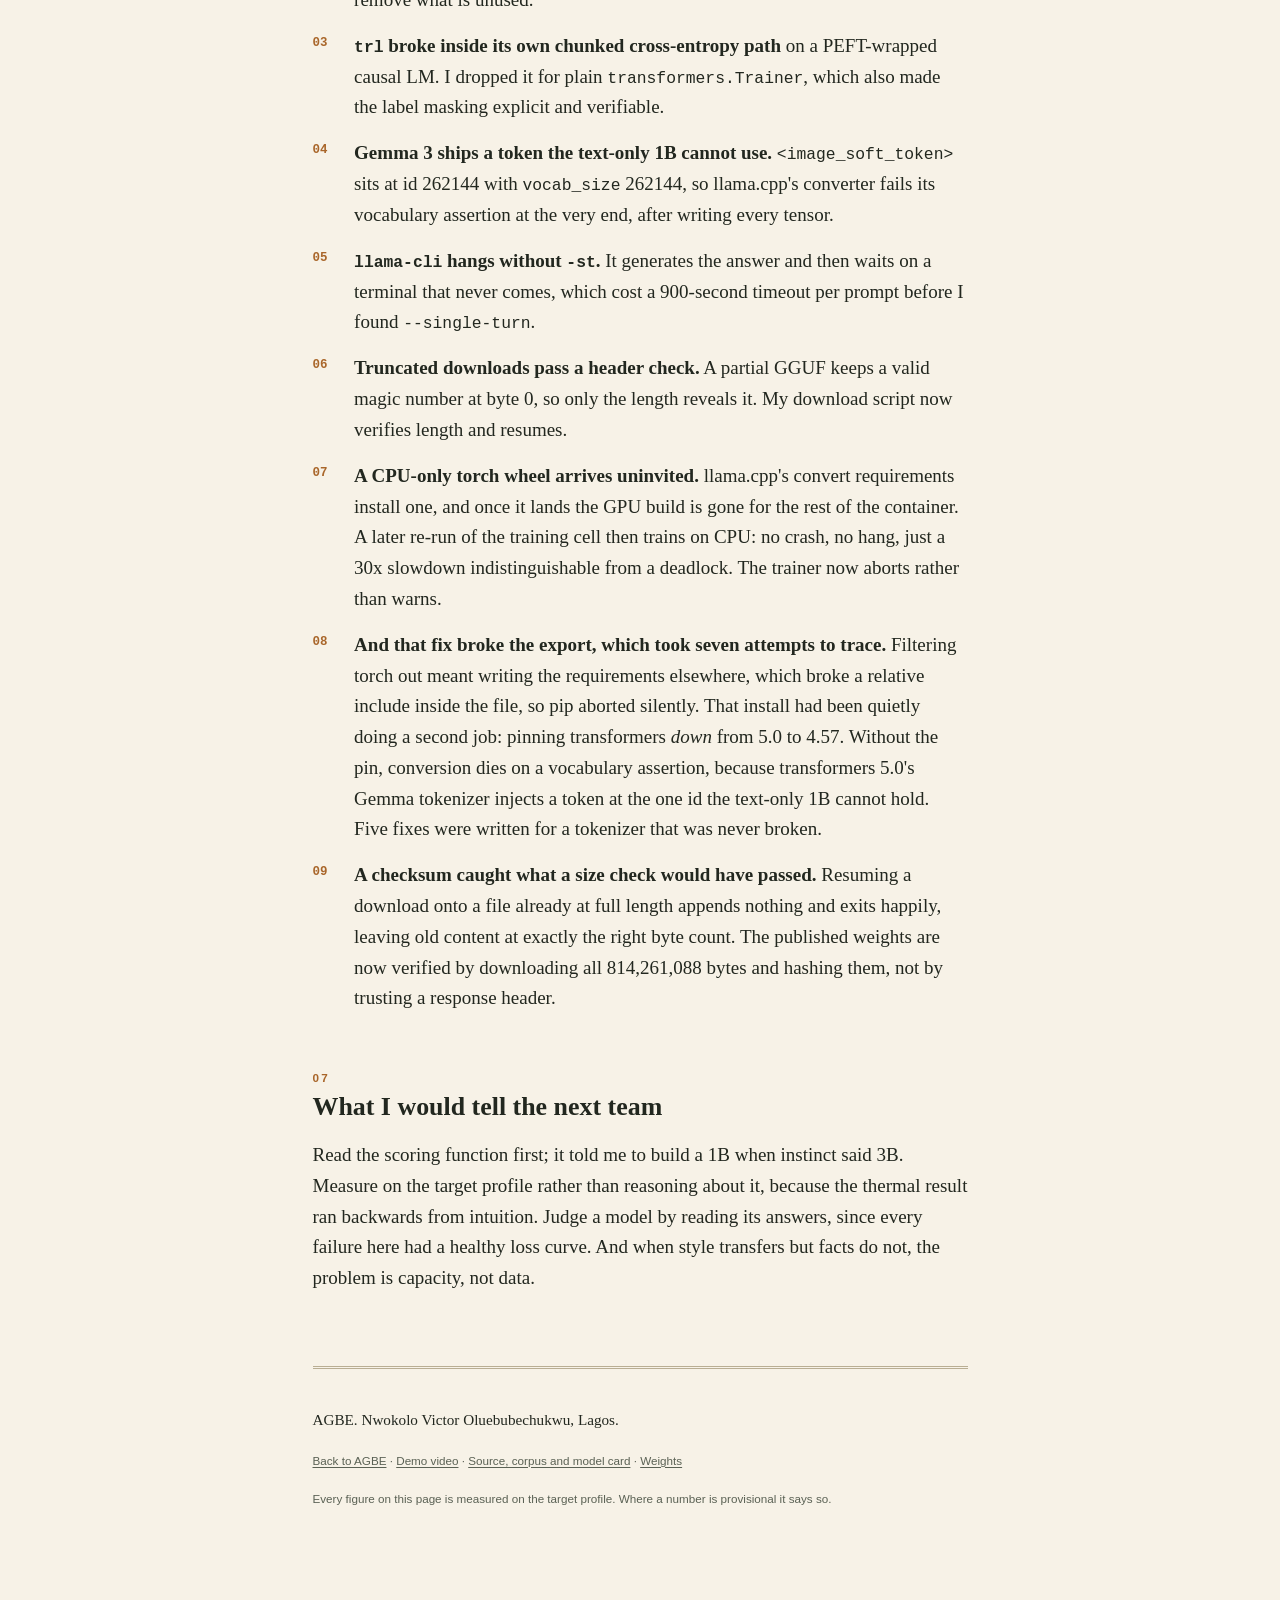
==== commit e4b6e1b3: "Rebuild the site as a product page: real answers, proof, build ledger, judges' verdict, roadmap and " ====
--- a/notes/index.html
+++ b/notes/index.html
@@ -54,6 +54,8 @@
   <h2>03</h2>
   <p class="h2sub">A thermal result that runs backwards</p>
   <p>My first clean run lost the full ten-point penalty at 91°C. Sweeping thread counts produced a result that looked wrong:</p>
+  <p><strong>Update after the semifinal.</strong> The organisers applied a thermal penalty of 0 at the semifinal, so the penalty I was worried about did not materialise. The table below is kept as the record of what I knew at the time, and the semifinal scores are on the <a href="/">main page</a>.</p>
+
   <div class="tablewrap">
     <table>
       <thead><tr><th>Threads</th><th>tok/s</th><th>Peak °C</th><th>Penalty</th><th>Points</th></tr></thead>
@@ -173,7 +175,7 @@
   <footer>
     <p class="sig">AGBE. Nwokolo Victor Oluebubechukwu, Lagos.</p>
     <p><a href="/">Back to AGBE</a> ·
-       <a href="https://youtu.be/iQCgCXdy6Ww">Demo video</a> &middot; <a href="https://github.com/nevodesigns/agbe">Source, corpus and model card</a> ·
+       <a href="https://youtu.be/sevKpLqCt-E">Demo video</a> &middot; <a href="https://github.com/nevodesigns/agbe">Source, corpus and model card</a> ·
        <a href="https://huggingface.co/NEVODESIGN/agbe-1b">Weights</a></p>
     <p>Every figure on this page is measured on the target profile. Where a number is provisional it says so.</p>
   </footer>
--- a/css/style.css
+++ b/css/style.css
@@ -305,3 +305,71 @@
   padding-right:2rem;
 }
 .faq details p a{color:var(--green)}
+
+/* ---------- documentation emphasis ----------
+   The build notes answer most of what a reader asks next, so the link to them
+   is a filled button rather than a quiet label, it rings a few times on arrival,
+   and a card offers it once to anyone who has not opened it. */
+.topnav-link{
+  font-size:.74rem; font-weight:700; letter-spacing:.11em;
+  background:var(--ochre); color:var(--paper); border-color:var(--ochre);
+  padding:.6rem .95rem; gap:.45rem; position:relative;
+}
+.topnav-link:hover{ color:var(--paper); background:var(--ink); border-color:var(--ink) }
+.topnav-link .tn-arrow{ transition:transform .25s }
+.topnav-link:hover .tn-arrow{ transform:translateX(3px) }
+.topnav-link::after{
+  content:""; position:absolute; inset:-4px; border:2px solid var(--ochre);
+  opacity:0; pointer-events:none; animation:docring 2.6s ease-out 1.4s 4;
+}
+@keyframes docring{
+  0%{ transform:scale(1); opacity:.6 }
+  70%{ transform:scale(1.3); opacity:0 }
+  100%{ opacity:0 }
+}
+.topnav-link:hover::after, .topnav-link:focus-visible::after, .docseen .topnav-link::after{ animation:none; opacity:0 }
+
+.docnudge{
+  position:fixed; top:4.2rem; right:1rem; z-index:21;
+  width:min(330px, calc(100vw - 2rem));
+  background:var(--paper); border:1px solid var(--ink);
+  padding:.95rem 1.05rem; box-shadow:0 16px 44px rgba(0,0,0,.2);
+  display:grid; gap:.55rem; opacity:0; transform:translateY(-10px);
+  transition:opacity .45s ease, transform .45s cubic-bezier(.2,.9,.3,1);
+  pointer-events:none;
+}
+.docnudge.show{ opacity:1; transform:none; pointer-events:auto }
+.docnudge::before{
+  content:""; position:absolute; top:-7px; right:30px; width:12px; height:12px;
+  background:var(--paper); border-left:1px solid var(--ink); border-top:1px solid var(--ink);
+  transform:rotate(45deg);
+}
+.docnudge b{ font-size:.98rem; line-height:1.35 }
+.docnudge p{ font-family:var(--sans); font-size:.79rem; color:var(--ink-soft); margin:0; line-height:1.55 }
+.docnudge .nudge-row{ display:flex; align-items:center; justify-content:space-between; gap:.8rem }
+.docnudge a{
+  font-family:var(--sans); font-size:.71rem; letter-spacing:.13em; text-transform:uppercase;
+  font-weight:700; color:var(--ochre); text-decoration:none; border-bottom:2px solid var(--ochre); padding-bottom:1px;
+}
+.docnudge a:hover{ color:var(--ink); border-color:var(--ink) }
+.docnudge button{
+  font-family:var(--sans); font-size:.68rem; letter-spacing:.1em; text-transform:uppercase;
+  color:var(--ink-soft); background:none; border:0; cursor:pointer; padding:.2rem;
+}
+.docnudge button:hover{ color:var(--ink) }
+@media (max-width:520px){
+  .docnudge{ top:auto; bottom:4.4rem; right:1rem }
+  .docnudge::before{ top:auto; bottom:-7px; transform:rotate(225deg) }
+}
+
+.docbanner{ border-width:2px; border-color:var(--ochre); align-items:center }
+.docbanner:hover{ border-color:var(--ink); background:var(--paper) }
+.docbanner .rm-go{ display:inline-flex; align-items:center; gap:.45rem }
+.rm-arrow{ display:inline-block; animation:docnudgearrow 1.9s ease-in-out infinite }
+@keyframes docnudgearrow{ 0%,100%{ transform:translateX(0) } 50%{ transform:translateX(5px) } }
+
+@media (prefers-reduced-motion:reduce){
+  .topnav-link::after{ animation:none; opacity:0 }
+  .rm-arrow{ animation:none }
+  .docnudge{ transition:none }
+}
